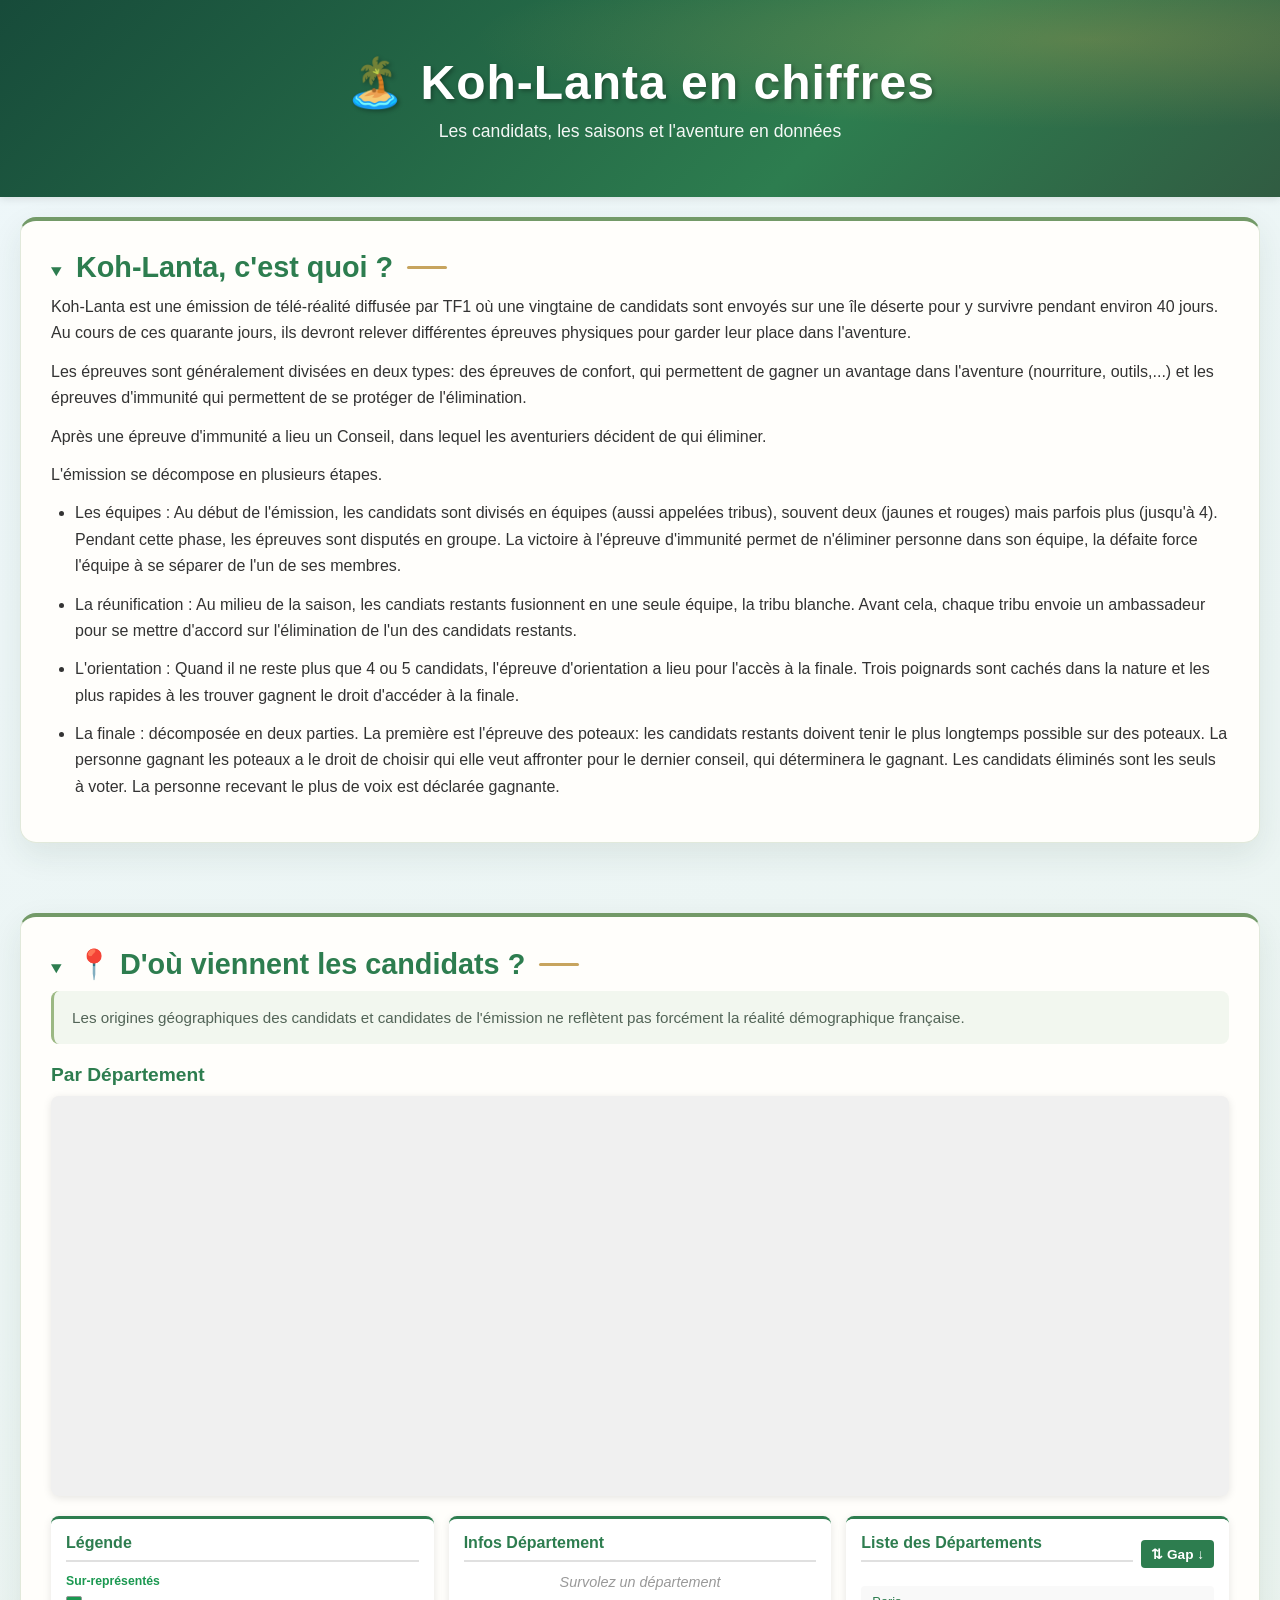
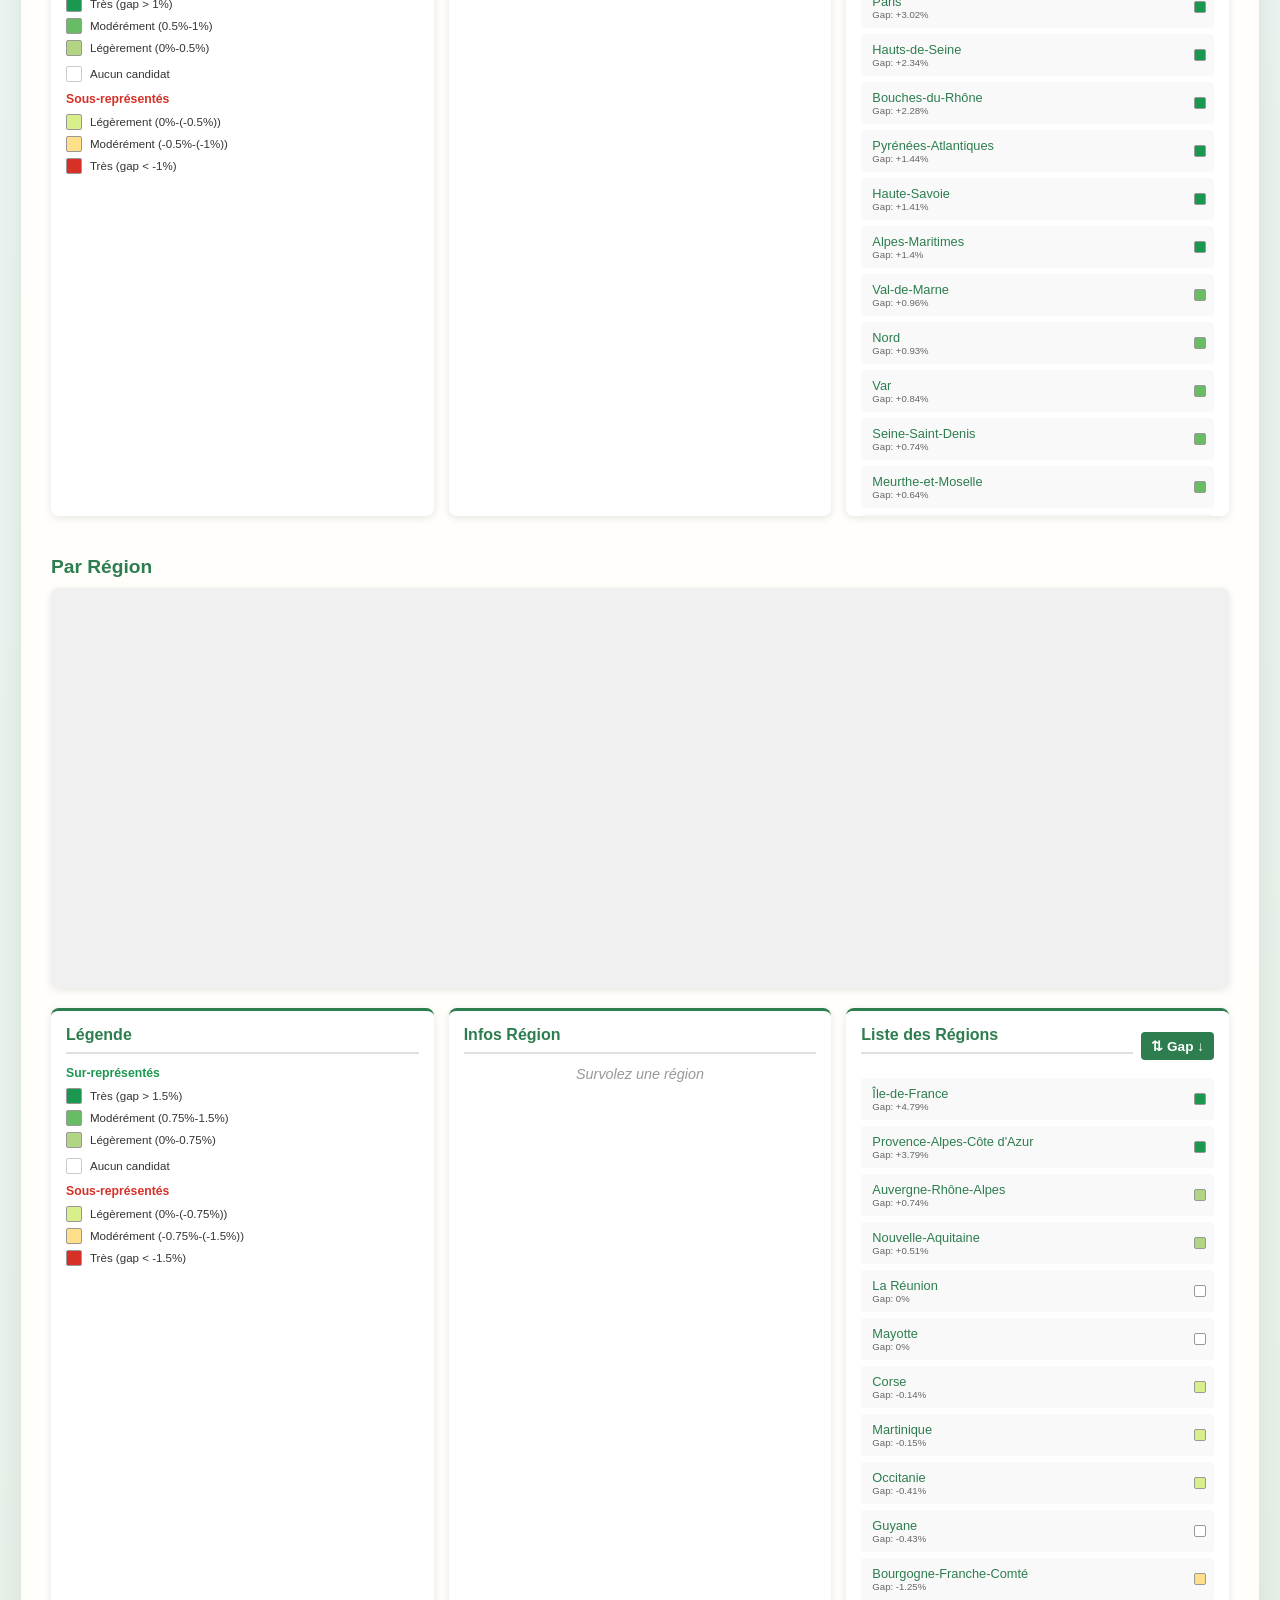
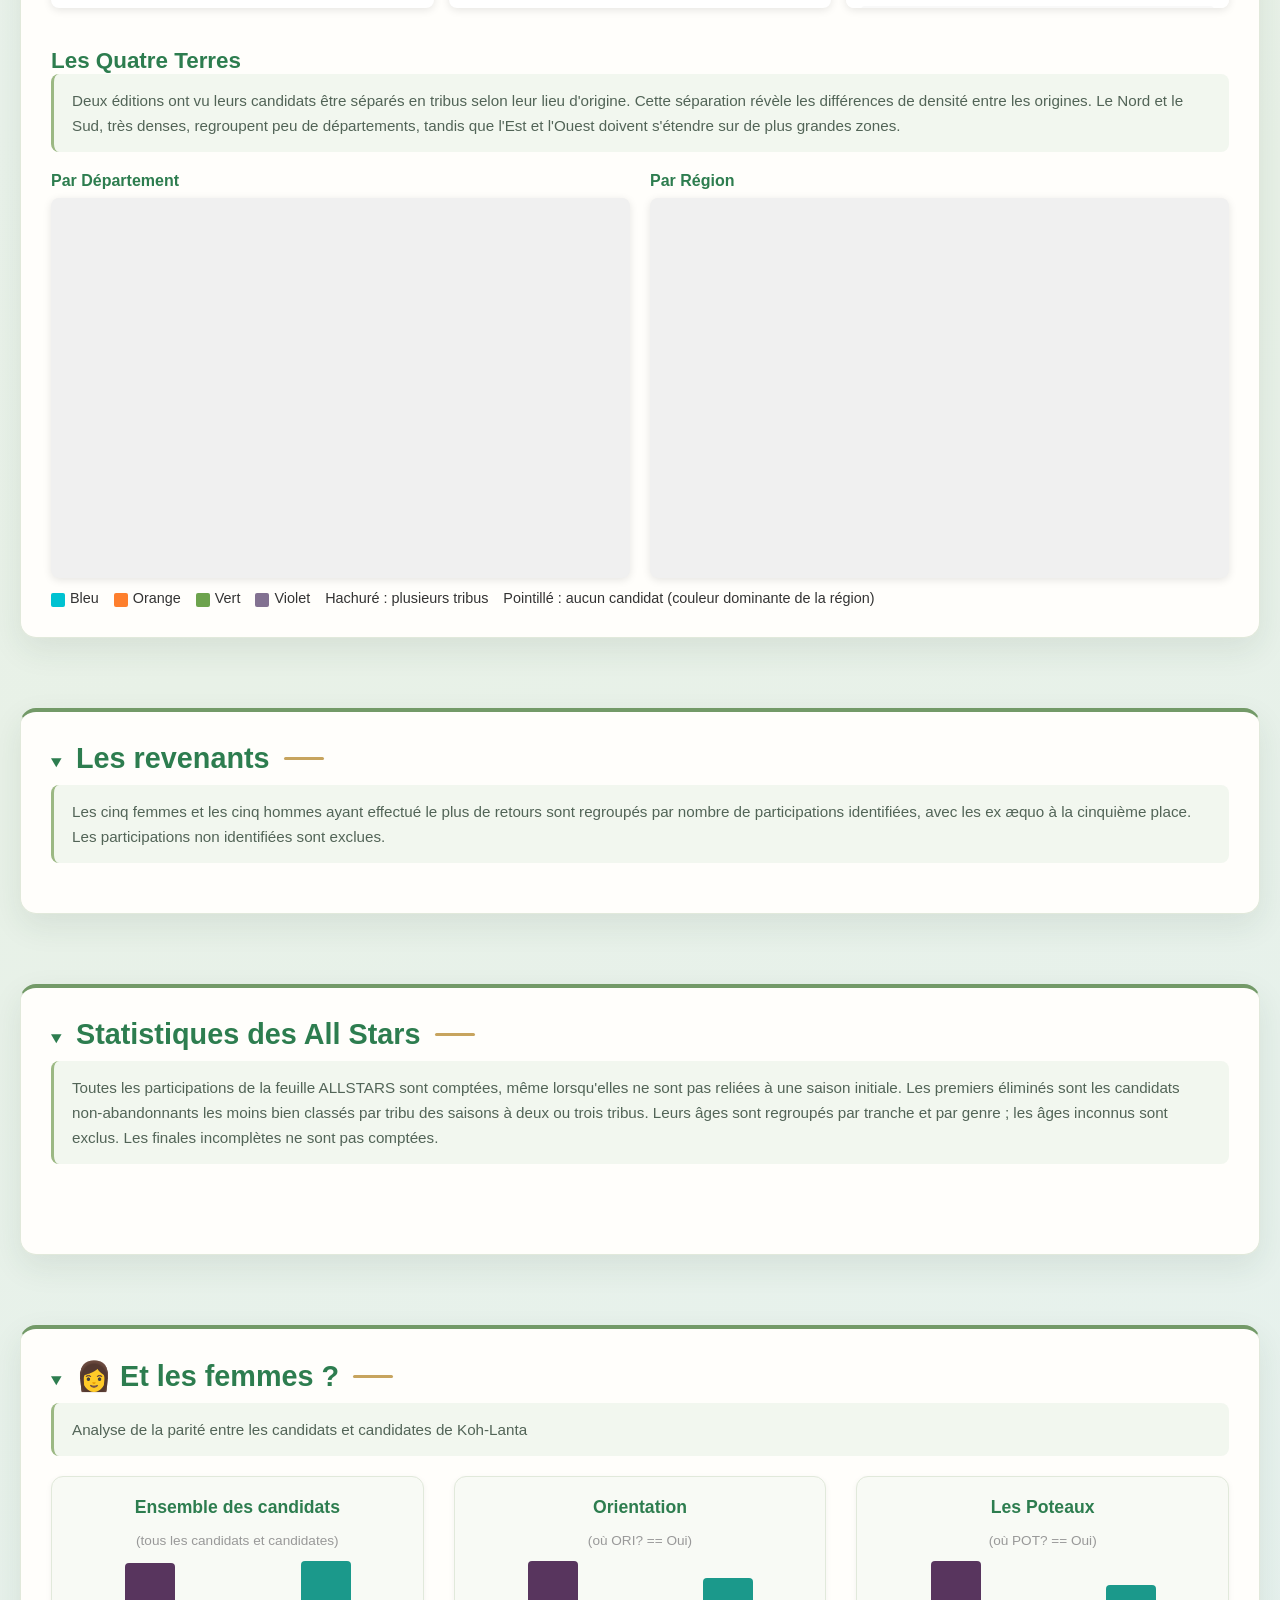
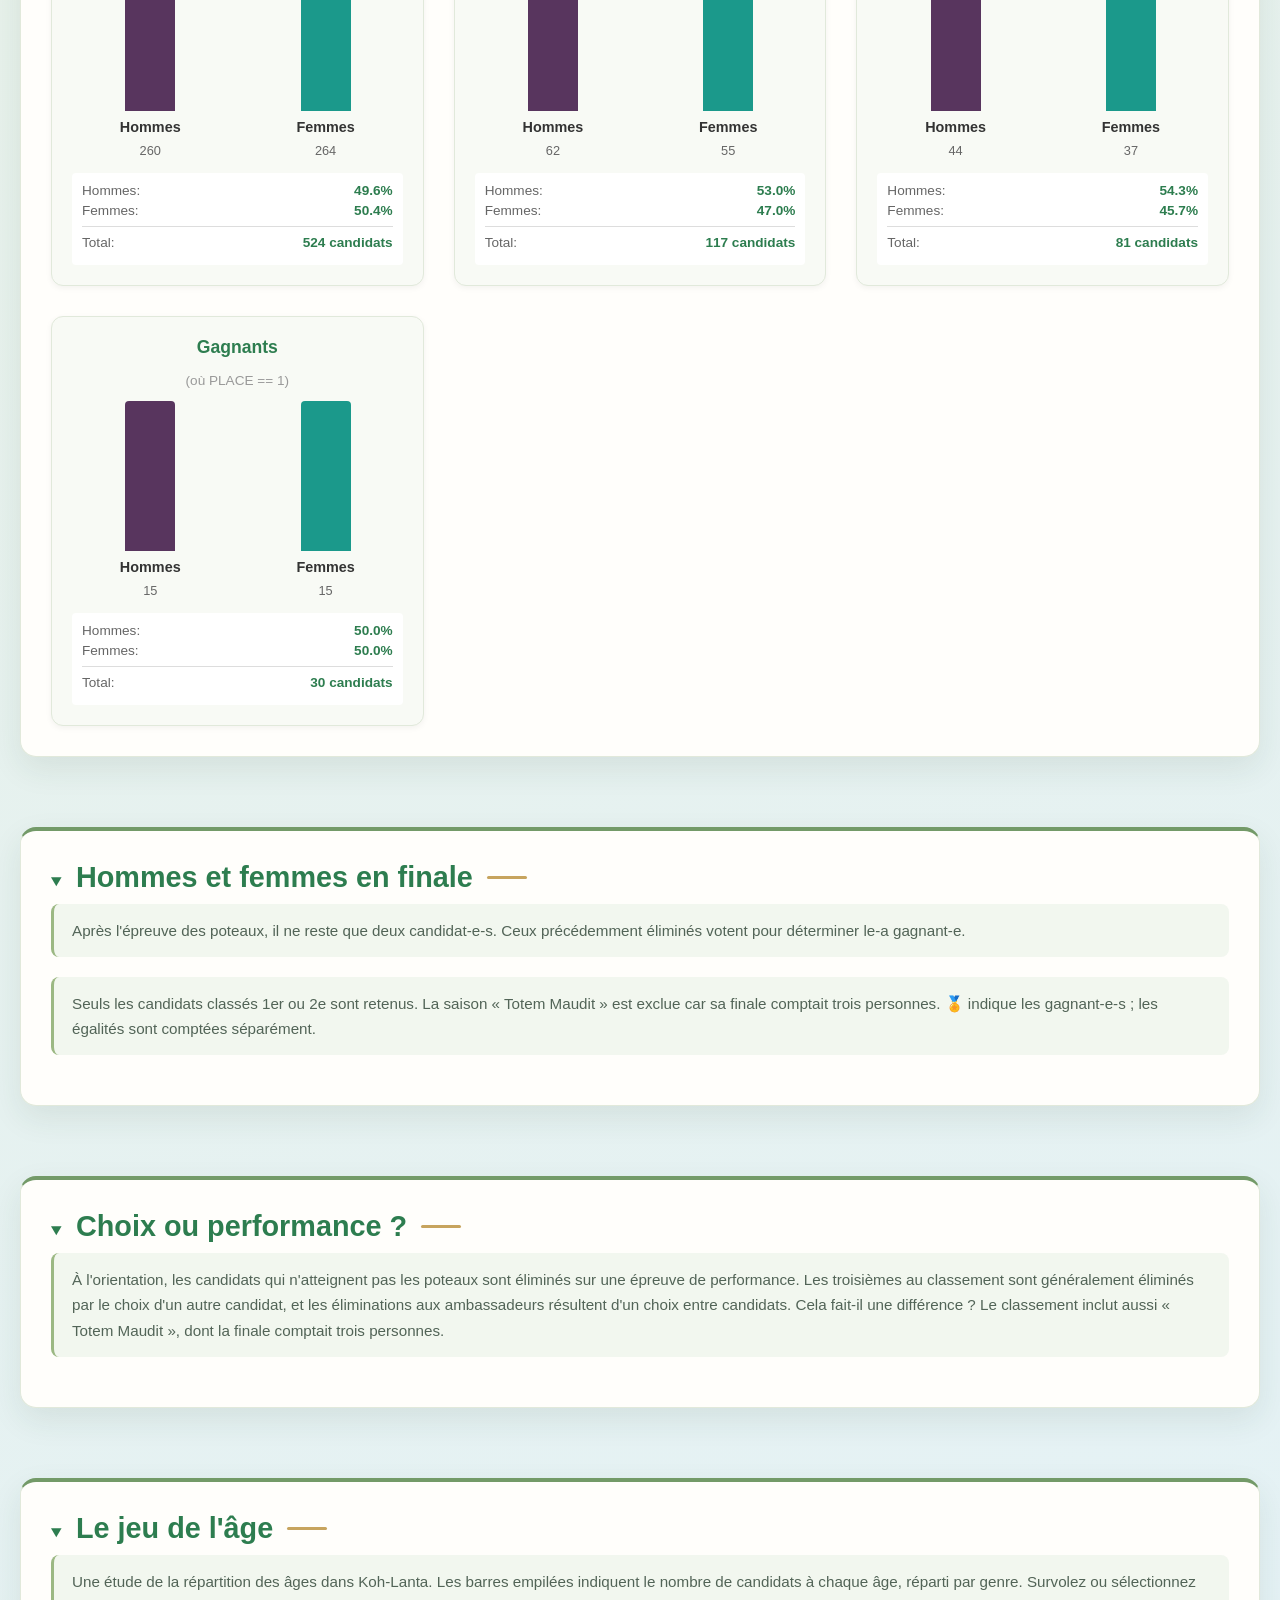
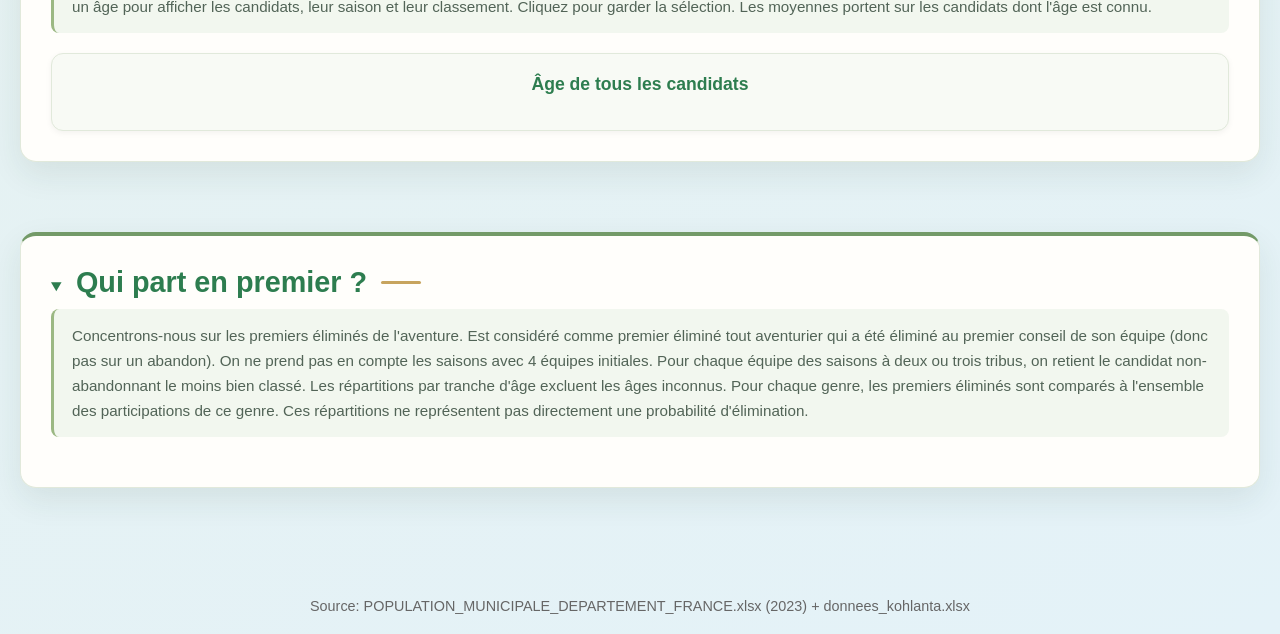
==== index.html @ 8ea06be0 "ajout stats all stars" ====
<!DOCTYPE html>
<html lang="fr">
<head>
    <meta charset="UTF-8">
    <meta name="viewport" content="width=device-width, initial-scale=1.0">
    <title>Koh-Lanta en chiffres</title>
    <style>
        * {
            margin: 0;
            padding: 0;
            box-sizing: border-box;
        }

        body {
            font-family: 'Segoe UI', Tahoma, Geneva, Verdana, sans-serif;
            background: linear-gradient(155deg, #eef7fa 0%, #e8f1e7 52%, #e4f2f8 100%);
            min-height: 100vh;
            color: #333;
        }

        .header {
            background: radial-gradient(ellipse at 85% 20%, rgba(196, 163, 83, 0.3), transparent 40%),
                        linear-gradient(135deg, #174b3a 0%, #2d7d4f 65%, #315c42 100%);
            color: white;
            padding: 55px 20px;
            text-align: center;
            box-shadow: 0 2px 8px rgba(0, 0, 0, 0.1);
        }

        .header h1 {
            font-size: 3em;
            margin-bottom: 10px;
            text-shadow: 2px 2px 4px rgba(0, 0, 0, 0.3);
            font-weight: 700;
            letter-spacing: 1px;
        }

        .header p {
            font-size: 1.1em;
            opacity: 0.95;
        }

        .container {
            max-width: 1800px;
            margin: 0 auto;
            padding: 20px 20px;
        }

        .section {
            background: #fffefb;
            border-radius: 16px;
            box-shadow: 0 12px 32px rgba(34, 69, 46, 0.09);
            padding: 30px;
            margin-bottom: 30px;
            border: 1px solid #e1e9db;
            border-top: 4px solid #739a68;
        }
        .section > summary { cursor: pointer; color: #2d7d4f; }
        .section > summary h2 { display: inline-flex; margin-left: 8px; }
        .section > summary:focus-visible { outline: 3px solid #247aa1; outline-offset: 4px; }
        .introduction p, .introduction li { line-height: 1.65; margin-bottom: 12px; }
        .introduction ul { padding-left: 24px; }

        .section h2 {
            font-size: 1.8em;
            color: #2d7d4f;
            margin-bottom: 10px;
            display: flex;
            align-items: center;
            gap: 10px;
        }

        .section h2::after {
            content: '';
            width: 40px;
            height: 3px;
            background: #c7a45e;
            border-radius: 3px;
            margin-left: 4px;
        }

        .section-description {
            color: #526457;
            font-size: 0.95em;
            margin-bottom: 20px;
            line-height: 1.65;
            padding: 14px 18px;
            background: #f2f7ef;
            border-radius: 8px;
            border-left: 3px solid #9bb883;
        }

        .maps-container {
            display: flex;
            gap: 20px;
            margin-top: 20px;
        }

        .map-item {
            flex: 1;
            display: flex;
            flex-direction: column;
        }

        .tribe-maps {
            display: flex;
            gap: 20px;
            margin-top: 15px;
        }

        .tribe-map-item {
            flex: 1;
            min-width: 0;
        }

        .tribe-map-item h4 {
            color: #2d7d4f;
            margin-bottom: 8px;
        }

        .tribe-map {
            height: 380px;
            border-radius: 8px;
            background: #f0f0f0;
            box-shadow: 0 2px 8px rgba(0, 0, 0, 0.1);
        }

        .tribe-legend {
            display: flex;
            flex-wrap: wrap;
            gap: 15px;
            margin-top: 12px;
            font-size: 0.9em;
        }

        .tribe-legend i {
            display: inline-block;
            width: 14px;
            height: 14px;
            margin-right: 5px;
            vertical-align: middle;
            border-radius: 2px;
        }

        .subsection-title {
            font-size: 1.4em;
            color: #2d7d4f;
            margin-top: 40px;
        }

        .map-item h3 {
            font-size: 1.2em;
            color: #2d7d4f;
            margin-bottom: 10px;
        }

        .map-wrapper {
            flex: 1;
            display: flex;
            gap: 20px;
            min-height: 600px;
        }

        #map-dept, #map-region {
            flex: 2;
            border-radius: 8px;
            background: #f0f0f0;
            box-shadow: 0 2px 8px rgba(0, 0, 0, 0.1);
            min-height: 600px;
            min-width: 400px;
        }

        #map-dept svg, #map-region svg {
            width: 100%;
            height: 100%;
        }

        .department {
            stroke: #999;
            stroke-width: 0.5px;
            cursor: pointer;
            transition: all 0.2s ease;
        }

        .department:hover {
            stroke: #2d7d4f;
            stroke-width: 1.5px;
            filter: brightness(0.95);
        }

        .region {
            stroke: #999;
            stroke-width: 0.5px;
            cursor: pointer;
            transition: all 0.2s ease;
        }

        .region:hover {
            stroke: #2d7d4f;
            stroke-width: 1.5px;
            filter: brightness(0.95);
        }

        .sidebars {
            flex: 0 0 900px;
            display: flex;
            flex-direction: row;
            gap: 15px;
            max-height: 600px;
        }

        .sidebar {
            background: white;
            padding: 15px;
            border-radius: 8px;
            box-shadow: 0 2px 8px rgba(0, 0, 0, 0.1);
            overflow-y: auto;
            flex: 1 1 280px;
            min-height: 200px;
            max-height: 600px;
            border-top: 3px solid #2d7d4f;
        }

        .sidebar h3 {
            font-size: 1em;
            color: #2d7d4f;
            margin-bottom: 12px;
            font-weight: 600;
            padding-bottom: 8px;
            border-bottom: 2px solid #e0e0e0;
        }

        .legend {
            font-size: 0.85em;
        }

        .legend h4 {
            font-size: 0.9em;
            margin-top: 10px;
            margin-bottom: 8px;
            font-weight: 600;
            color: #333;
        }

        .legend-item {
            display: flex;
            align-items: center;
            margin-bottom: 6px;
        }

        .legend-color {
            width: 16px;
            height: 16px;
            border-radius: 2px;
            margin-right: 8px;
            border: 1px solid #999;
            flex-shrink: 0;
        }

        .legend-item span {
            font-size: 0.85em;
        }

        .info-row {
            display: flex;
            justify-content: space-between;
            padding: 6px 0;
            border-bottom: 1px solid #e8e8e8;
            gap: 10px;
            font-size: 0.85em;
        }

        .info-row:last-of-type {
            border-bottom: none;
        }

        .label {
            font-weight: 600;
            color: #555;
            flex-shrink: 0;
        }

        .value {
            color: #333;
            text-align: right;
        }

        .candidates-list {
            margin-top: 12px;
            padding-top: 12px;
            border-top: 2px solid #2d7d4f;
        }

        .candidates-list h4 {
            color: #2d7d4f;
            font-size: 0.85em;
            margin-bottom: 6px;
        }

        .candidate-name {
            padding: 2px 0;
            font-size: 0.8em;
            color: #555;
        }

        .placeholder {
            color: #999;
            font-style: italic;
            text-align: center;
            font-size: 0.9em;
        }

        .dept-list {
            display: flex;
            flex-direction: column;
            gap: 6px;
            font-size: 0.8em;
            overflow-y: visible;
        }

        .dept-item {
            padding: 8px;
            background: #f9f9f9;
            border-radius: 4px;
            cursor: pointer;
            transition: all 0.2s ease;
            display: flex;
            justify-content: space-between;
            align-items: center;
            border-left: 3px solid transparent;
        }

        .dept-item.locked {
            background: #fff3e0;
            border-left-color: #d73027;
        }

        .dept-item:hover {
            background: #f0f8f5;
            border-left-color: #2d7d4f;
            padding-left: 12px;
        }

        .dept-name {
            font-weight: 500;
            color: #2d7d4f;
        }

        .dept-gap {
            font-size: 0.75em;
            color: #666;
        }

        .dept-color {
            width: 12px;
            height: 12px;
            border-radius: 2px;
            border: 1px solid #999;
        }

        .gender-charts-container {
            display: grid;
            grid-template-columns: repeat(auto-fit, minmax(300px, 1fr));
            gap: 30px;
            margin-top: 20px;
        }

        .gender-chart {
            background: #f8faf5;
            border-radius: 12px;
            padding: 20px;
            text-align: center;
            box-shadow: 0 2px 6px rgba(0, 0, 0, 0.05);
            border: 1px solid #e1e9db;
        }

        .gender-chart h3 {
            font-size: 1.1em;
            color: #2d7d4f;
            margin-bottom: 15px;
        }

        .returnee-group h3 { color: #2d7d4f; margin-bottom: 12px; }
        .returnee-card { background: #f8faf5; border: 1px solid #e1e9db; border-radius: 12px; padding: 16px; margin-bottom: 12px; }
        .returnee-card h4 { color: #2d7d4f; margin-bottom: 8px; }
        .returnee-card p { line-height: 1.6; }

        .chart-bars {
            display: flex;
            justify-content: space-around;
            align-items: flex-end;
            height: 200px;
            margin-bottom: 15px;
            gap: 20px;
        }

        .bar-container {
            display: flex;
            flex-direction: column;
            align-items: center;
            gap: 8px;
        }

        .bar {
            width: 50px;
            background: #58355e;
            border-radius: 4px 4px 0 0;
            transition: all 0.3s ease;
            position: relative;
        }

        .bar.female {
            background: #1b998b;
        }

        .age-charts-container {
            display: grid;
            grid-template-columns: 1fr;
            gap: 30px;
        }

        .age-chart-layout { display: flex; gap: 16px; align-items: flex-start; }
        .age-chart-graph { flex: 2; min-width: 0; }
        .age-details { flex: 1; min-width: 180px; max-height: 300px; overflow-y: auto; text-align: left; background: white; border-radius: 6px; padding: 12px; font-size: 0.85em; }
        .age-details ul { padding-left: 18px; margin: 8px 0 0; }
        .age-details li { margin-bottom: 5px; }
        .age-hit-area { cursor: pointer; }
        .age-hit-area:hover, .age-hit-area:focus, .age-hit-area.selected { fill: rgba(0, 0, 0, 0.12); outline: none; }
        .chart-note { color: #526457; font-size: 0.9em; margin: 10px 0 16px; }
        .finale-note { grid-column: 1 / -1; margin: 0; }
        .percentage-row { display: grid; grid-template-columns: minmax(110px, 1fr) 2fr auto; gap: 10px; align-items: center; width: 100%; padding: 8px 4px; border: 0; background: transparent; text-align: left; cursor: pointer; font: inherit; font-size: 0.85em; }
        .percentage-row:hover, .percentage-row:focus { background: #e6ece2; outline: 2px solid #2d7d4f; }
        .percentage-track { height: 20px; background: #e6ece2; border-radius: 3px; overflow: hidden; }
        .percentage-fill { display: block; height: 100%; }
        .finale-details { margin-top: 12px; padding: 10px; background: white; border-radius: 6px; text-align: left; font-size: 0.85em; max-height: 220px; overflow-y: auto; }
        .finale-details ul { padding-left: 18px; margin-top: 8px; }
        .finale-details li { margin-bottom: 5px; }
        #first-out-charts { display: flex; flex-direction: column; }
        .first-out-gender-chart { max-width: 500px; width: 100%; align-self: center; }
        .pie-comparison-section { background: #f8faf5; border: 1px solid #e1e9db; border-radius: 12px; padding: 24px; }
        .pie-comparison-section > h3 { color: #2d7d4f; text-align: center; margin-bottom: 20px; font-size: 1.15em; }
        .pie-comparison { display: grid; grid-template-columns: repeat(2, minmax(0, 1fr)); gap: 30px; }
        .pie-comparison-chart { text-align: center; min-width: 0; }
        .pie-comparison-chart h4 { color: #526457; font-size: 1em; margin-bottom: 12px; }
        .pie-comparison-chart + .pie-comparison-chart { border-left: 1px solid #dce7d7; }
        .pie-slice { cursor: pointer; }
        .pie-slice:hover, .pie-slice:focus { filter: brightness(1.15); stroke: #333; outline: none; }
        .pie-hover-info { min-height: 1.5em; font-size: 0.85em; margin: 5px 0 10px; }
        @media (max-width: 700px) {
            .age-chart-layout { flex-direction: column; }
            .age-chart-graph, .age-details { width: 100%; }
            .pie-comparison { grid-template-columns: 1fr; }
            .pie-comparison-chart + .pie-comparison-chart { border-left: 0; border-top: 1px solid #dce7d7; padding-top: 24px; }
        }

        .stats-svg { width: 100%; height: auto; font-size: 12px; }
        .pie-svg { width: min(100%, 240px); height: auto; }
        .stats-legend { display: flex; flex-wrap: wrap; justify-content: center; gap: 8px 16px; font-size: 0.85em; }
        .stats-legend span { display: inline-flex; align-items: center; gap: 5px; }
        .stats-legend i { width: 12px; height: 12px; flex: none; border-radius: 2px; }

        .bar:hover {
            filter: brightness(1.1);
            box-shadow: 0 2px 8px rgba(0, 0, 0, 0.2);
        }

        .bar-label {
            font-weight: 600;
            color: #333;
            font-size: 0.9em;
        }

        .bar-count {
            font-size: 0.8em;
            color: #666;
        }

        .chart-stats {
            text-align: left;
            background: white;
            padding: 10px;
            border-radius: 4px;
            font-size: 0.85em;
        }

        .chart-stats div {
            display: flex;
            justify-content: space-between;
            margin-bottom: 5px;
            color: #666;
        }

        .chart-stats strong {
            color: #2d7d4f;
        }

        .footer {
            text-align: center;
            color: #666;
            font-size: 0.9em;
            margin-top: 40px;
            padding: 20px;
        }

        @media (max-width: 1400px) {
            .maps-container {
                flex-direction: column;
            }

            .map-wrapper {
                flex-direction: column;
            }

            #map-dept, #map-region {
                min-height: 400px;
            }

            .sidebars {
                min-width: 100%;
                flex-direction: row;
            }
        }

        .sidebar-header {
            display: flex;
            align-items: center;
            justify-content: space-between;
            margin-bottom: 12px;
            gap: 8px;
        }

        .sidebar h3 {
            flex: 1;
        }

        .sort-btn {
            background: #2d7d4f;
            color: white;
            border: none;
            padding: 6px 10px;
            border-radius: 4px;
            cursor: pointer;
            font-size: 0.85em;
            font-weight: 600;
            transition: all 0.2s ease;
            display: flex;
            align-items: center;
            gap: 4px;
            position: relative;
        }

        .sort-btn:hover {
            background: #1b5e3f;
            transform: scale(1.05);
        }

        .sort-menu {
            display: none;
            position: absolute;
            top: 100%;
            right: 0;
            background: white;
            border: 1px solid #2d7d4f;
            border-radius: 4px;
            box-shadow: 0 4px 12px rgba(0, 0, 0, 0.15);
            z-index: 1000;
            min-width: 200px;
        }

        .sort-menu.open {
            display: block;
        }

        .sort-item {
            padding: 10px 16px;
            cursor: pointer;
            border: none;
            background: none;
            width: 100%;
            text-align: left;
            font-size: 0.9em;
            color: #333;
            transition: background 0.2s ease;
        }

        .sort-item:first-child {
            border-radius: 4px 4px 0 0;
        }

        .sort-item:last-child {
            border-radius: 0 0 4px 4px;
        }

        .sort-item:hover {
            background: #f0f8f5;
        }

        .sort-item.active {
            background: #e0f2ec;
            color: #2d7d4f;
            font-weight: 600;
        }

        .highlighted-region {
            stroke: #1f77b4 !important;
            stroke-width: 2.5px !important;
            filter: brightness(1.1) !important;
        }

        .locked-label {
            font-size: 0.75em;
            color: #d73027;
            margin-top: 4px;
            font-weight: 600;
        }
    </style>
</head>
<body>
    <div class="header">
        <h1>🏝️ Koh-Lanta en chiffres</h1>
        <p>Les candidats, les saisons et l'aventure en données</p>
    </div>

    <div class="container">
        <details class="section" open>
            <summary><h2>Koh-Lanta, c'est quoi ?</h2></summary>
            <div class="introduction">
                <p>Koh-Lanta est une émission de télé-réalité diffusée par TF1 où une vingtaine de candidats sont envoyés sur une île déserte pour y survivre pendant environ 40 jours. Au cours de ces quarante jours, ils devront relever différentes épreuves physiques pour garder leur place dans l'aventure.</p>
                <p>Les épreuves sont généralement divisées en deux types: des épreuves de confort, qui permettent de gagner un avantage dans l'aventure (nourriture, outils,...) et les épreuves d'immunité qui permettent de se protéger de l'élimination.</p>
                <p>Après une épreuve d'immunité a lieu un Conseil, dans lequel les aventuriers décident de qui éliminer.</p>
                <p>L'émission se décompose en plusieurs étapes.</p>
                <ul>
                    <li>Les équipes : Au début de l'émission, les candidats sont divisés en équipes (aussi appelées tribus), souvent deux (jaunes et rouges) mais parfois plus (jusqu'à 4). Pendant cette phase, les épreuves sont disputés en groupe. La victoire à l'épreuve d'immunité permet de n'éliminer personne dans son équipe, la défaite force l'équipe à se séparer de l'un de ses membres.</li>
                    <li>La réunification : Au milieu de la saison, les candiats restants fusionnent en une seule équipe, la tribu blanche. Avant cela, chaque tribu envoie un ambassadeur pour se mettre d'accord sur l'élimination de l'un des candidats restants.</li>
                    <li>L'orientation : Quand il ne reste plus que 4 ou 5 candidats, l'épreuve d'orientation a lieu pour l'accès à la finale. Trois poignards sont cachés dans la nature et les plus rapides à les trouver gagnent le droit d'accéder à la finale.</li>
                    <li>La finale : décomposée en deux parties. La première est l'épreuve des poteaux: les candidats restants doivent tenir le plus longtemps possible sur des poteaux. La personne gagnant les poteaux a le droit de choisir qui elle veut affronter pour le dernier conseil, qui déterminera le gagnant. Les candidats éliminés sont les seuls à voter. La personne recevant le plus de voix est déclarée gagnante.</li>
                </ul>
            </div>
        </details>
    </div>

    <div class="container">
        <details class="section" open>
            <summary><h2>📍 D'où viennent les candidats ?</h2></summary>
            <div class="section-description">
                Les origines géographiques des candidats et candidates de l'émission ne reflètent pas forcément la réalité démographique française.
            </div>

            <div class="maps-container">
                <!-- Departments Map -->
                <div class="map-item">
                    <h3>Par Département</h3>
                    <div class="map-wrapper">
                        <div id="map-dept"></div>
                        <div class="sidebars">
                            <div class="sidebar">
                                <h3>Légende</h3>
                                <div class="legend">
                                    <h4 style="color: #1a9850;">Sur-représentés</h4>
                                    <div class="legend-item">
                                        <div class="legend-color" style="background: #1a9850;"></div>
                                        <span>Très (gap > 1%)</span>
                                    </div>
                                    <div class="legend-item">
                                        <div class="legend-color" style="background: #66bd63;"></div>
                                        <span>Modérément (0.5%-1%)</span>
                                    </div>
                                    <div class="legend-item">
                                        <div class="legend-color" style="background: #b1d582;"></div>
                                        <span>Légèrement (0%-0.5%)</span>
                                    </div>

                                    <div class="legend-item" style="margin-top: 10px;">
                                        <div class="legend-color" style="background: #ffffff; border: 1px solid #ccc;"></div>
                                        <span>Aucun candidat</span>
                                    </div>

                                    <h4 style="color: #d73027; margin-top: 10px;">Sous-représentés</h4>
                                    <div class="legend-item">
                                        <div class="legend-color" style="background: #d9ef8b;"></div>
                                        <span>Légèrement (0%-(-0.5%))</span>
                                    </div>
                                    <div class="legend-item">
                                        <div class="legend-color" style="background: #fee08b;"></div>
                                        <span>Modérément (-0.5%-(-1%))</span>
                                    </div>
                                    <div class="legend-item">
                                        <div class="legend-color" style="background: #d73027;"></div>
                                        <span>Très (gap < -1%)</span>
                                    </div>
                                </div>
                            </div>

                            <div class="sidebar">
                                <h3>Infos Département</h3>
                                <div class="info-content" id="dept-info">
                                    <p class="placeholder">Survolez un département</p>
                                </div>
                            </div>

                            <div class="sidebar">
                                <div class="sidebar-header">
                                    <h3>Liste des Départements</h3>
                                    <div class="sort-btn" onclick="toggleDeptSortMenu(event)" title="Trier par">
                                        ⇅ <span id="dept-sort-label">Gap ↓</span>
                                    </div>
                                    <div class="sort-menu" id="dept-sort-menu">
                                        <button class="sort-item active" onclick="setDeptSort('gap-desc')">Gap (Plus → Moins)</button>
                                        <button class="sort-item" onclick="setDeptSort('gap-asc')">Gap (Moins → Plus)</button>
                                        <button class="sort-item" onclick="setDeptSort('alpha')">Alphabétique (A → Z)</button>
                                    </div>
                                </div>
                                <div class="dept-list" id="dept-list"></div>
                            </div>
                        </div>
                    </div>
                </div>
            </div>

            <div class="maps-container" style="margin-top: 40px;">
                <!-- Regions Map -->
                <div class="map-item">
                    <h3>Par Région</h3>
                    <div class="map-wrapper">
                        <div id="map-region"></div>
                        <div class="sidebars">
                            <div class="sidebar">
                                <h3>Légende</h3>
                                <div class="legend">
                                    <h4 style="color: #1a9850;">Sur-représentés</h4>
                                    <div class="legend-item">
                                        <div class="legend-color" style="background: #1a9850;"></div>
                                        <span>Très (gap > 1.5%)</span>
                                    </div>
                                    <div class="legend-item">
                                        <div class="legend-color" style="background: #66bd63;"></div>
                                        <span>Modérément (0.75%-1.5%)</span>
                                    </div>
                                    <div class="legend-item">
                                        <div class="legend-color" style="background: #b1d582;"></div>
                                        <span>Légèrement (0%-0.75%)</span>
                                    </div>

                                    <div class="legend-item" style="margin-top: 10px;">
                                        <div class="legend-color" style="background: #ffffff; border: 1px solid #ccc;"></div>
                                        <span>Aucun candidat</span>
                                    </div>

                                    <h4 style="color: #d73027; margin-top: 10px;">Sous-représentés</h4>
                                    <div class="legend-item">
                                        <div class="legend-color" style="background: #d9ef8b;"></div>
                                        <span>Légèrement (0%-(-0.75%))</span>
                                    </div>
                                    <div class="legend-item">
                                        <div class="legend-color" style="background: #fee08b;"></div>
                                        <span>Modérément (-0.75%-(-1.5%))</span>
                                    </div>
                                    <div class="legend-item">
                                        <div class="legend-color" style="background: #d73027;"></div>
                                        <span>Très (gap < -1.5%)</span>
                                    </div>
                                </div>
                            </div>

                            <div class="sidebar">
                                <h3>Infos Région</h3>
                                <div class="info-content" id="region-info">
                                    <p class="placeholder">Survolez une région</p>
                                </div>
                            </div>

                            <div class="sidebar">
                                <div class="sidebar-header">
                                    <h3>Liste des Régions</h3>
                                    <div class="sort-btn" onclick="toggleRegionSortMenu(event)" title="Trier par">
                                        ⇅ <span id="region-sort-label">Gap ↓</span>
                                    </div>
                                    <div class="sort-menu" id="region-sort-menu">
                                        <button class="sort-item active" onclick="setRegionSort('gap-desc')">Gap (Plus → Moins)</button>
                                        <button class="sort-item" onclick="setRegionSort('gap-asc')">Gap (Moins → Plus)</button>
                                        <button class="sort-item" onclick="setRegionSort('alpha')">Alphabétique (A → Z)</button>
                                    </div>
                                </div>
                                <div class="dept-list" id="region-list"></div>
                            </div>
                        </div>
                    </div>
                </div>
            </div>

            <h3 class="subsection-title">Les Quatre Terres</h3>
            <p class="section-description">Deux éditions ont vu leurs candidats être séparés en tribus selon leur lieu d'origine. Cette séparation révèle les différences de densité entre les origines. Le Nord et le Sud, très denses, regroupent peu de départements, tandis que l'Est et l'Ouest doivent s'étendre sur de plus grandes zones.</p>
            <div class="tribe-maps">
                <div class="tribe-map-item">
                    <h4>Par Département</h4>
                    <div id="map-tribe-dept" class="tribe-map"></div>
                </div>
                <div class="tribe-map-item">
                    <h4>Par Région</h4>
                    <div id="map-tribe-region" class="tribe-map"></div>
                </div>
            </div>
            <div class="tribe-legend">
                <span><i style="background:#00C2D1"></i>Bleu</span>
                <span><i style="background:#FE7F2D"></i>Orange</span>
                <span><i style="background:#6DA34D"></i>Vert</span>
                <span><i style="background:#827191"></i>Violet</span>
                <span>Hachuré : plusieurs tribus</span>
                <span>Pointillé : aucun candidat (couleur dominante de la région)</span>
            </div>
        </details>
    </div>

    <div class="container">
        <details class="section" open>
            <summary><h2>Les revenants</h2></summary>
            <p class="section-description">Les cinq femmes et les cinq hommes ayant effectué le plus de retours sont regroupés par nombre de participations identifiées, avec les ex æquo à la cinquième place. Les participations non identifiées sont exclues.</p>
            <div id="returnee-charts" class="gender-charts-container"></div>
        </details>
    </div>

    <div class="container">
        <details class="section" open>
            <summary><h2>Statistiques des All Stars</h2></summary>
            <p class="section-description">Toutes les participations de la feuille ALLSTARS sont comptées, même lorsqu'elles ne sont pas reliées à une saison initiale. Les premiers éliminés sont les candidats non-abandonnants les moins bien classés par tribu des saisons à deux ou trois tribus. Leurs âges sont regroupés par tranche et par genre ; les âges inconnus sont exclus. Les finales incomplètes ne sont pas comptées.</p>
            <div id="allstar-age-charts" class="gender-charts-container"></div>
            <div id="allstar-gender-charts" class="gender-charts-container"></div>
            <div id="allstar-finale-charts" class="gender-charts-container"></div>
        </details>
    </div>

    <!-- New section: Et les femmes ? -->
    <div class="container">
        <details class="section" open>
            <summary><h2>👩 Et les femmes ?</h2></summary>
            <p class="section-description">Analyse de la parité entre les candidats et candidates de Koh-Lanta</p>
            
            <div id="gender-charts" class="gender-charts-container"></div>
        </details>
    </div>

    <div class="container">
        <details class="section" open>
            <summary><h2>Hommes et femmes en finale</h2></summary>
            <p class="section-description">Après l'épreuve des poteaux, il ne reste que deux candidat-e-s. Ceux précédemment éliminés votent pour déterminer le-a gagnant-e.</p>
            <p class="section-description">Seuls les candidats classés 1er ou 2e sont retenus. La saison « Totem Maudit » est exclue car sa finale comptait trois personnes. 🏅 indique les gagnant-e-s ; les égalités sont comptées séparément.</p>
            <div id="finale-charts" class="gender-charts-container"></div>
        </details>
    </div>

    <div class="container">
        <details class="section" open>
            <summary><h2>Choix ou performance ?</h2></summary>
            <p class="section-description">À l'orientation, les candidats qui n'atteignent pas les poteaux sont éliminés sur une épreuve de performance. Les troisièmes au classement sont généralement éliminés par le choix d'un autre candidat, et les éliminations aux ambassadeurs résultent d'un choix entre candidats. Cela fait-il une différence ? Le classement inclut aussi « Totem Maudit », dont la finale comptait trois personnes.</p>
            <div id="choice-charts" class="gender-charts-container"></div>
        </details>
    </div>

    <div class="container">
        <details class="section" open>
            <summary><h2>Le jeu de l'âge</h2></summary>
            <p class="section-description">Une étude de la répartition des âges dans Koh-Lanta. Les barres empilées indiquent le nombre de candidats à chaque âge, réparti par genre. Survolez ou sélectionnez un âge pour afficher les candidats, leur saison et leur classement. Cliquez pour garder la sélection. Les moyennes portent sur les candidats dont l'âge est connu.</p>
            <div id="age-charts" class="age-charts-container"></div>
        </details>
    </div>

    <div class="container">
        <details class="section" open>
            <summary><h2>Qui part en premier ?</h2></summary>
            <p class="section-description">Concentrons-nous sur les premiers éliminés de l'aventure. Est considéré comme premier éliminé tout aventurier qui a été éliminé au premier conseil de son équipe (donc pas sur un abandon). On ne prend pas en compte les saisons avec 4 équipes initiales. Pour chaque équipe des saisons à deux ou trois tribus, on retient le candidat non-abandonnant le moins bien classé. Les répartitions par tranche d'âge excluent les âges inconnus. Pour chaque genre, les premiers éliminés sont comparés à l'ensemble des participations de ce genre. Ces répartitions ne représentent pas directement une probabilité d'élimination.</p>
            <div id="first-out-charts" class="gender-charts-container"></div>
        </details>
    </div>

    <div class="footer">
        <p>Source: POPULATION_MUNICIPALE_DEPARTEMENT_FRANCE.xlsx (2023) + donnees_kohlanta.xlsx</p>
    </div>

    <script src="https://d3js.org/d3.v7.min.js"></script>
    <script src="app.js"></script>

</body>
</html>
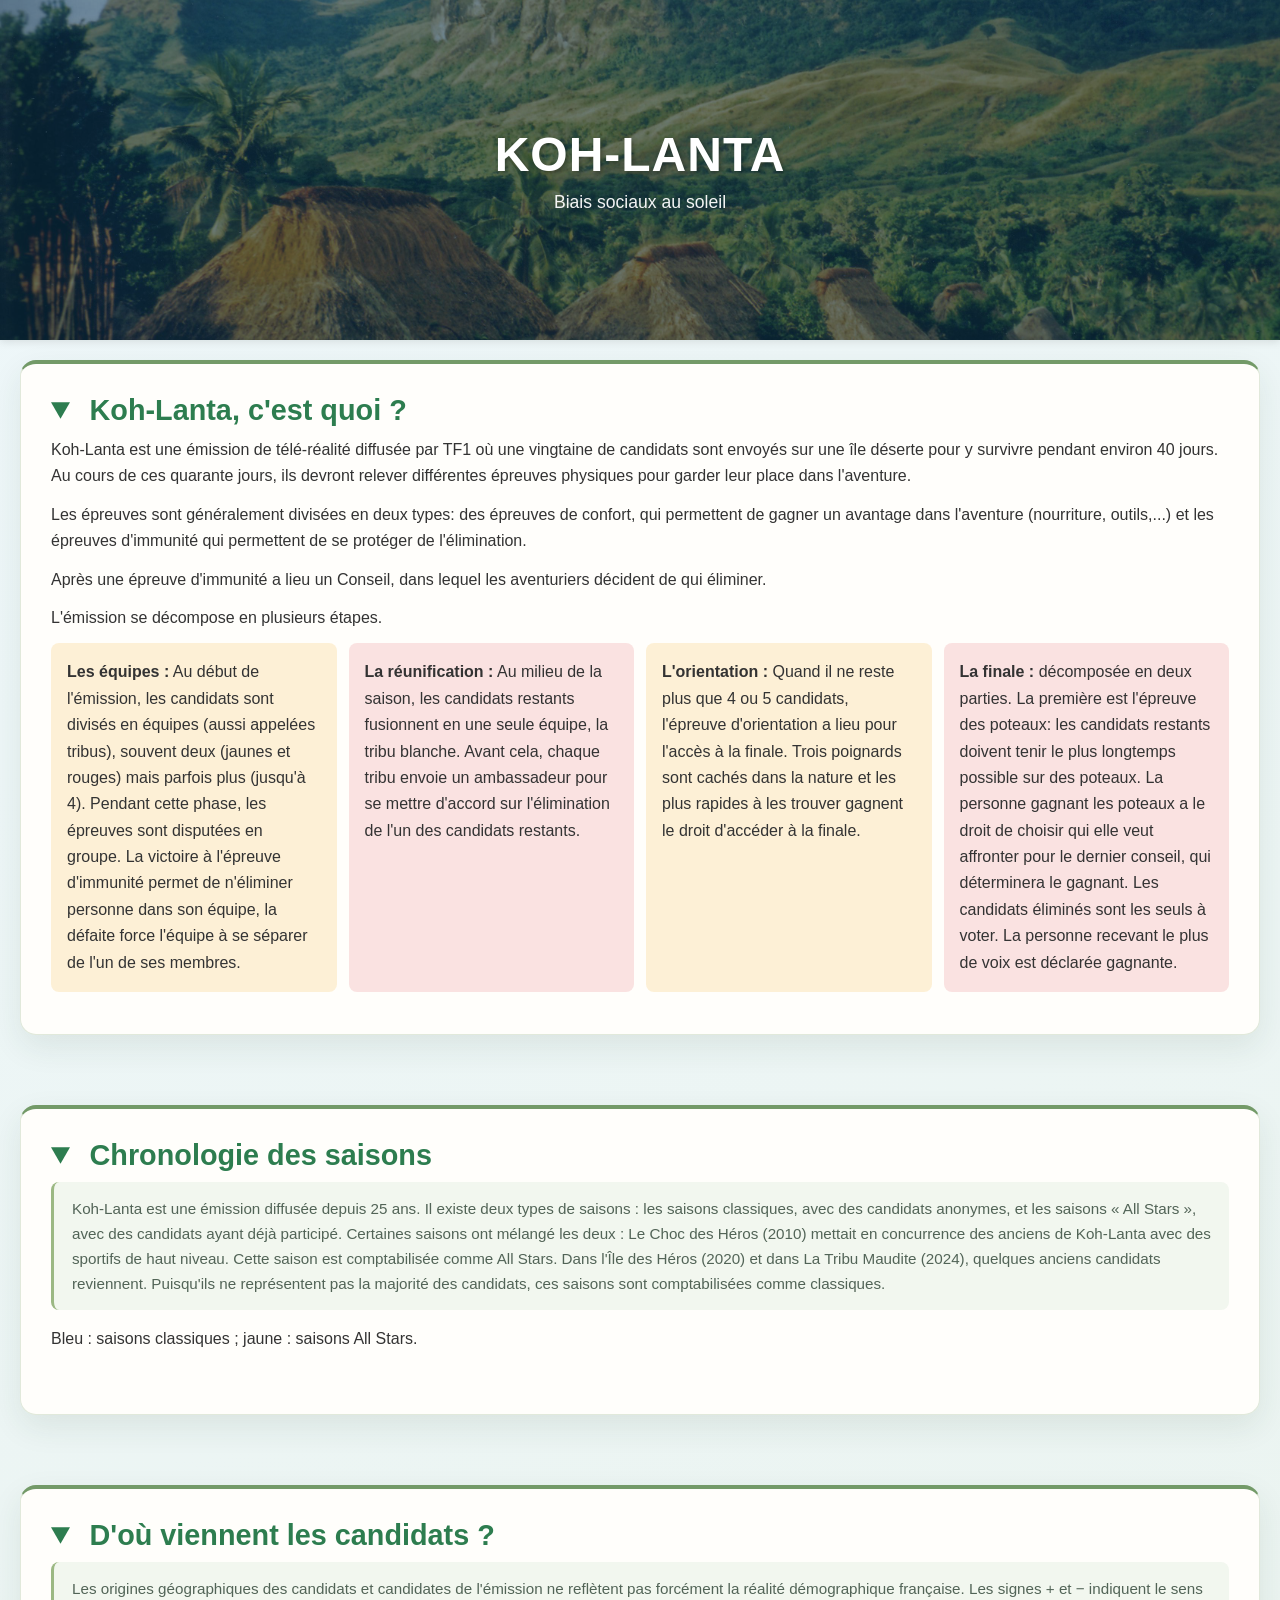
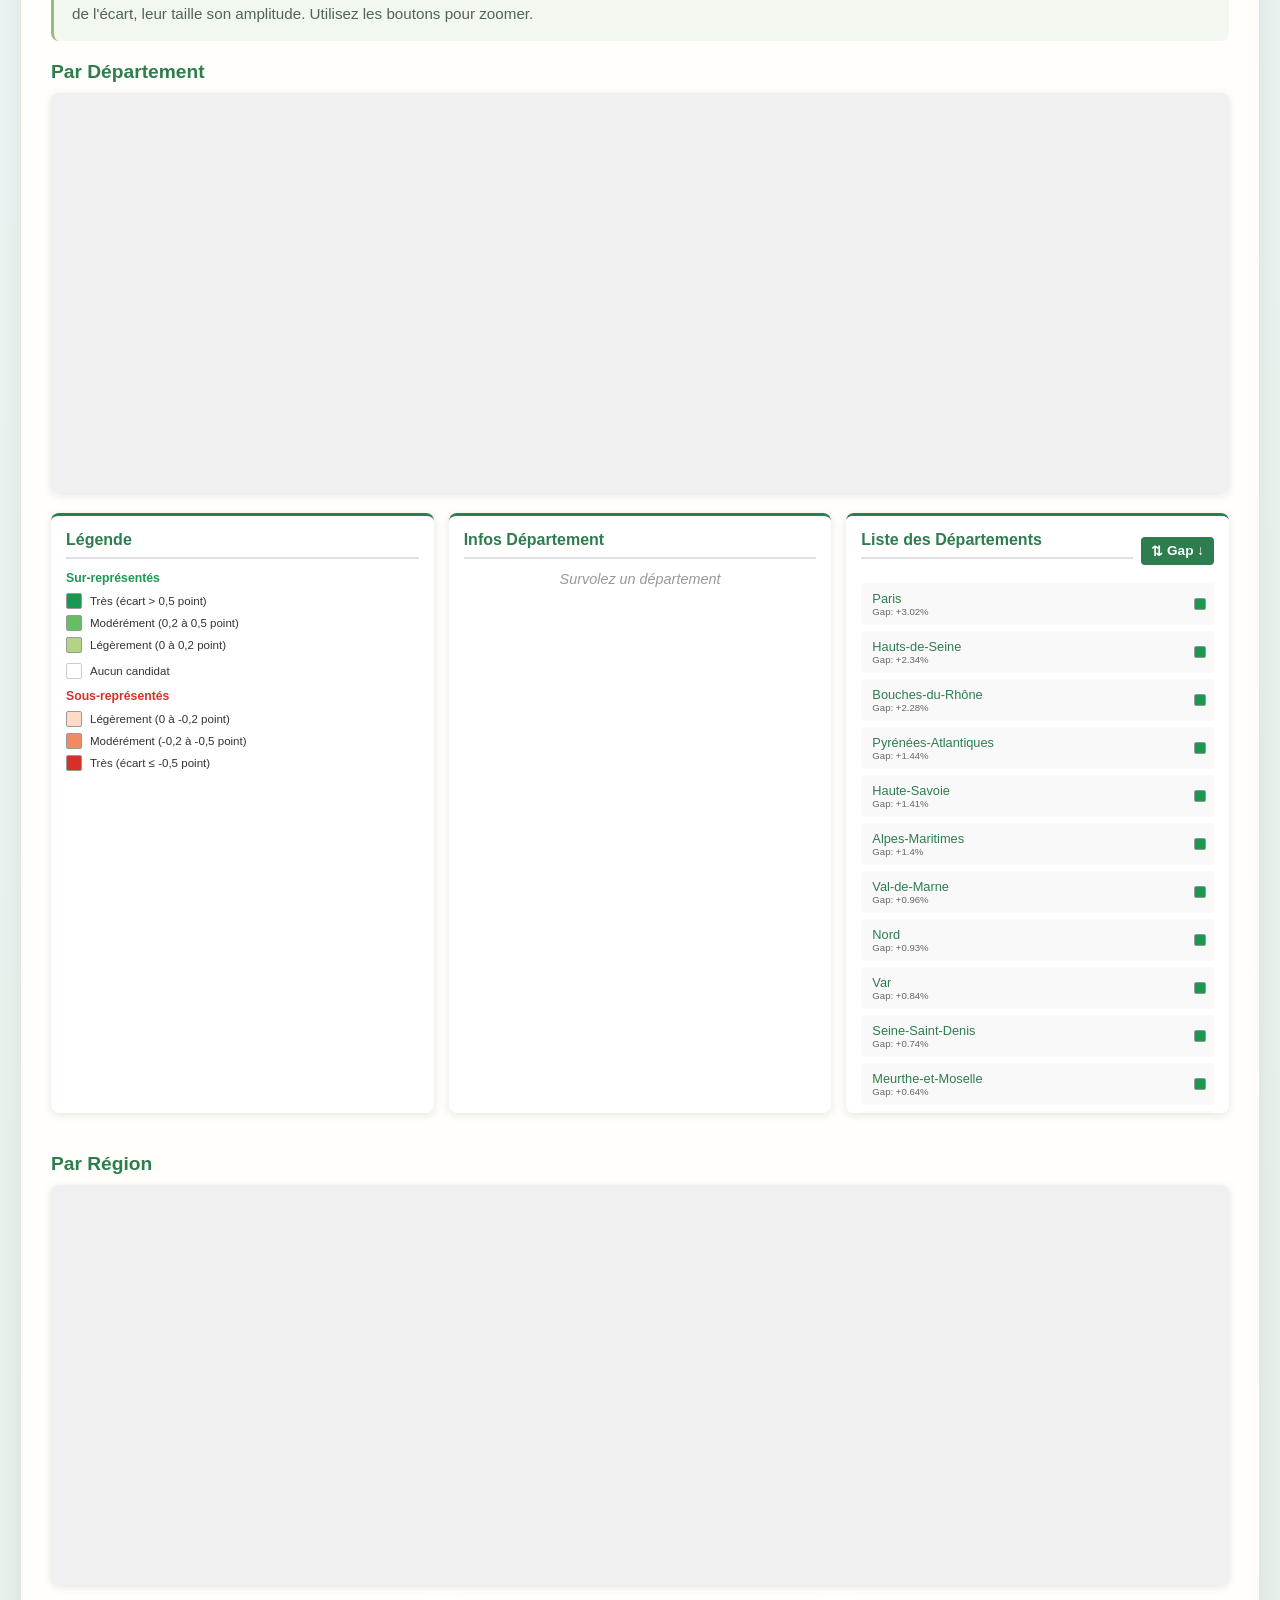
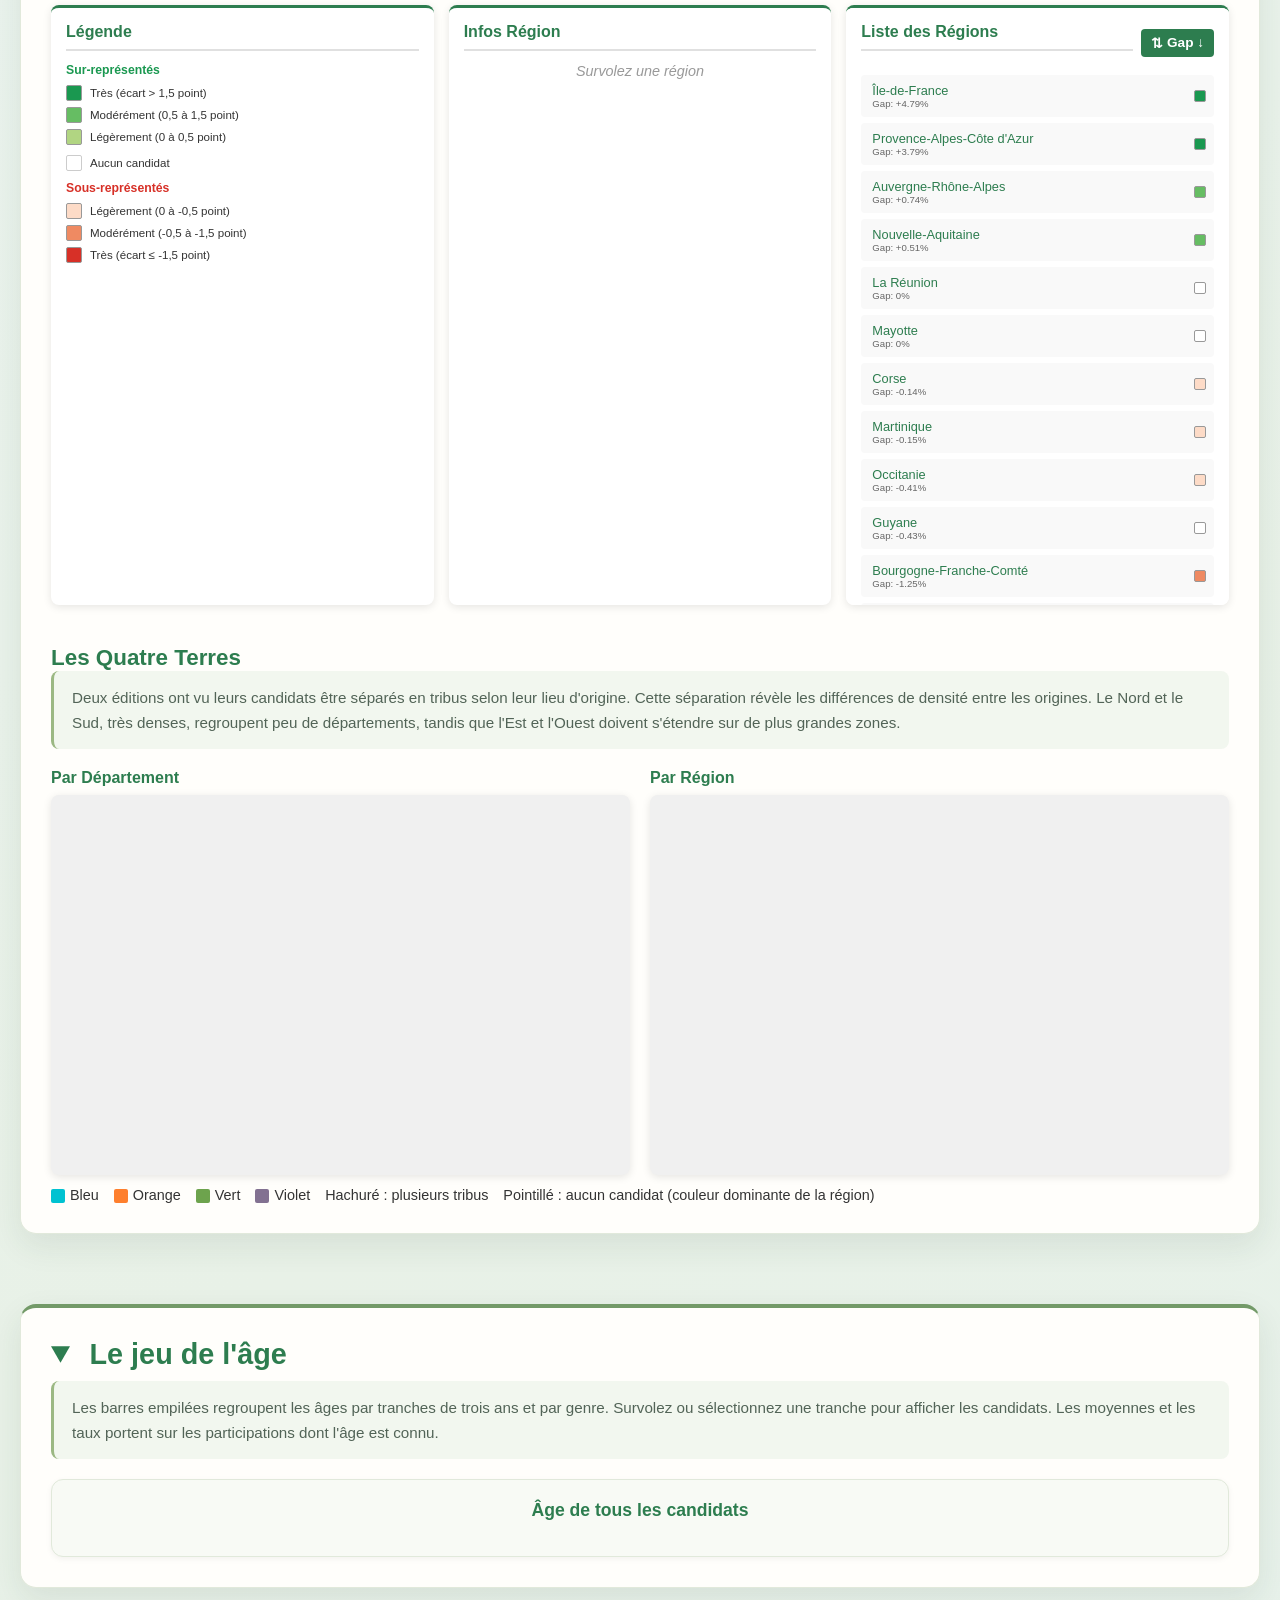
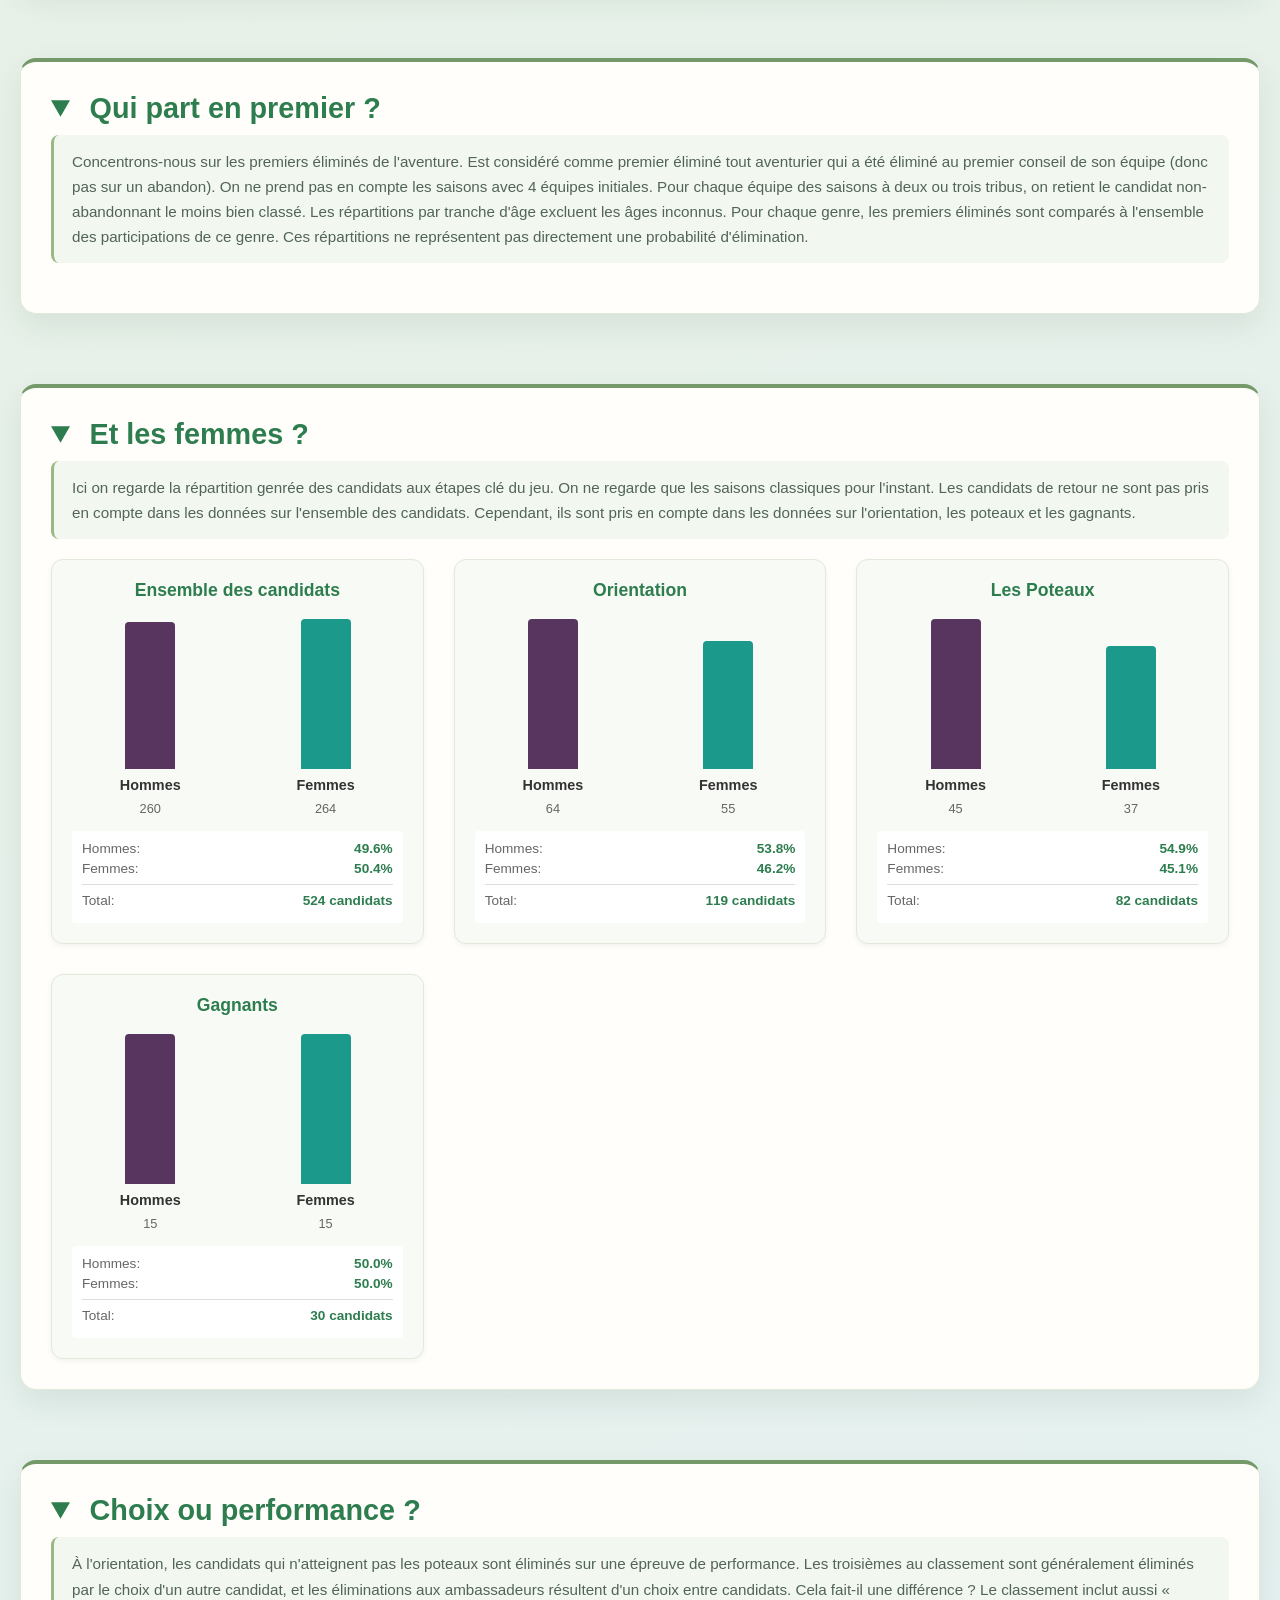
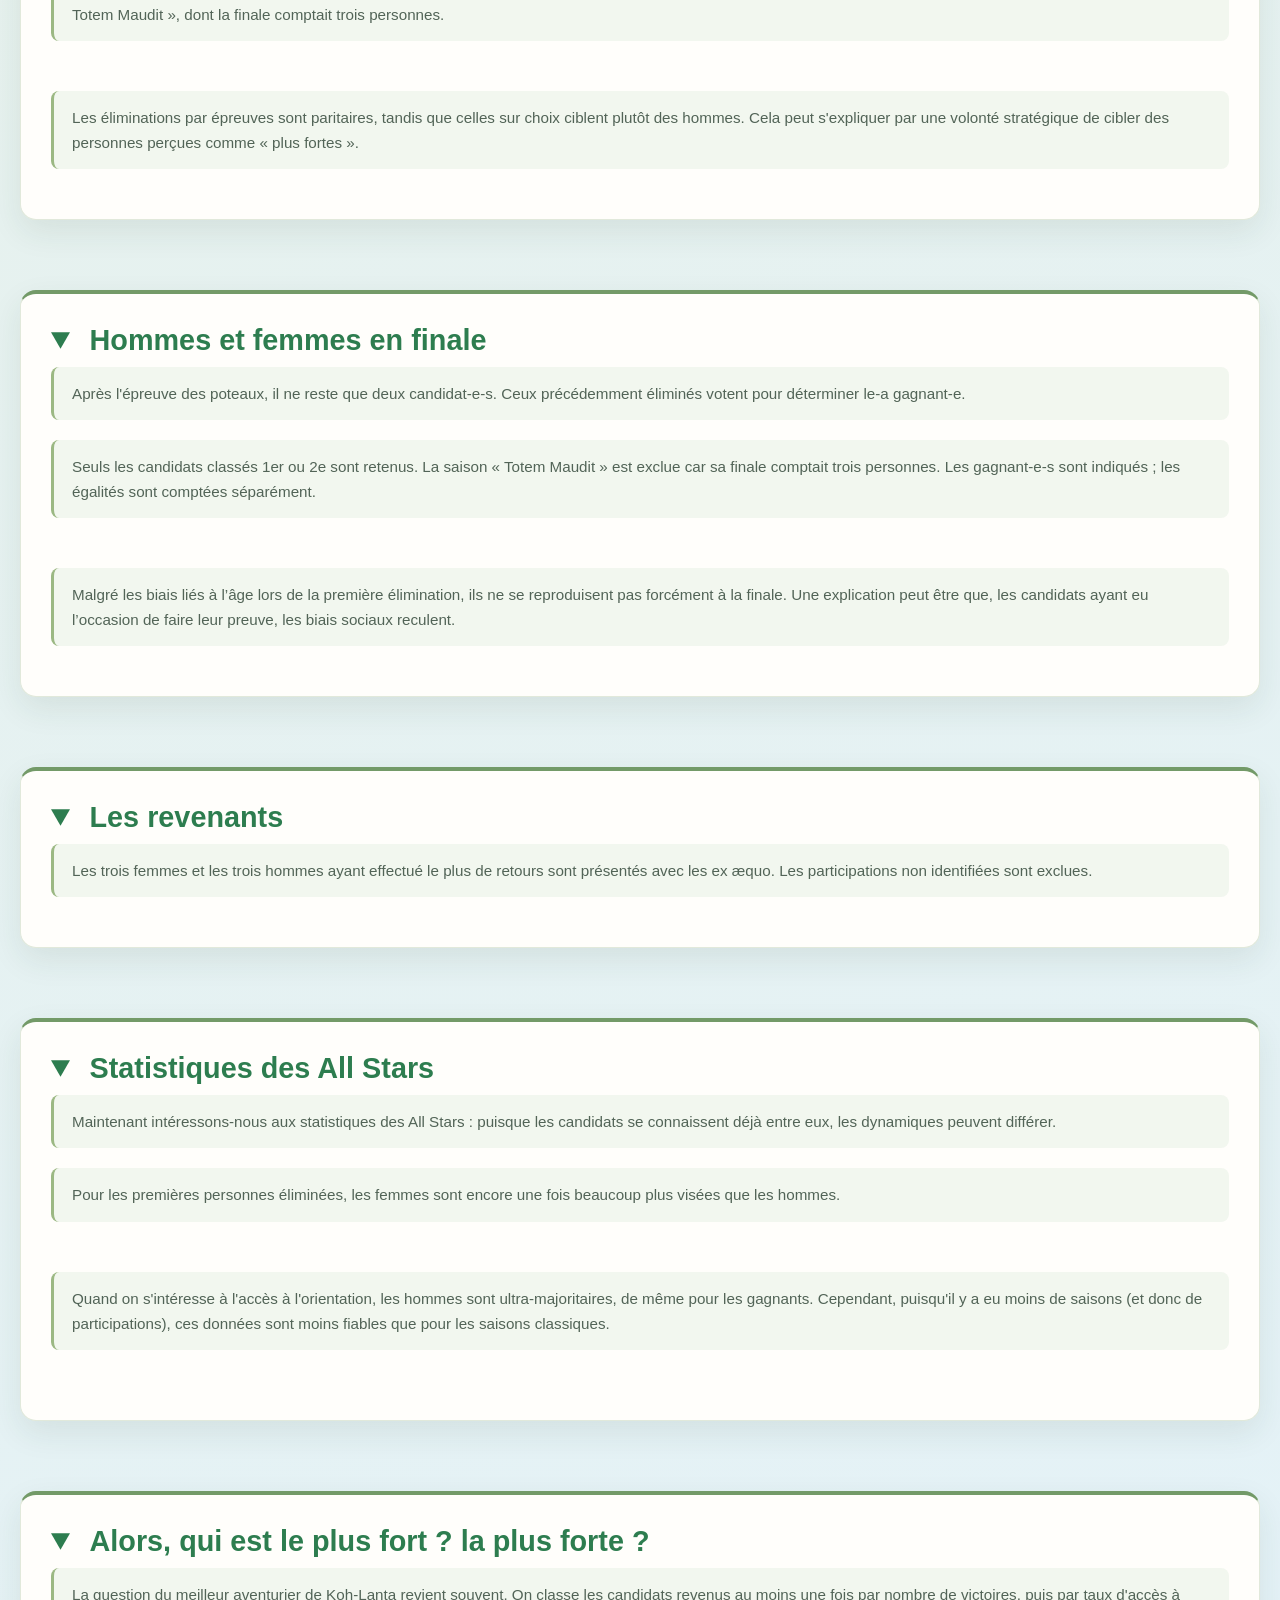
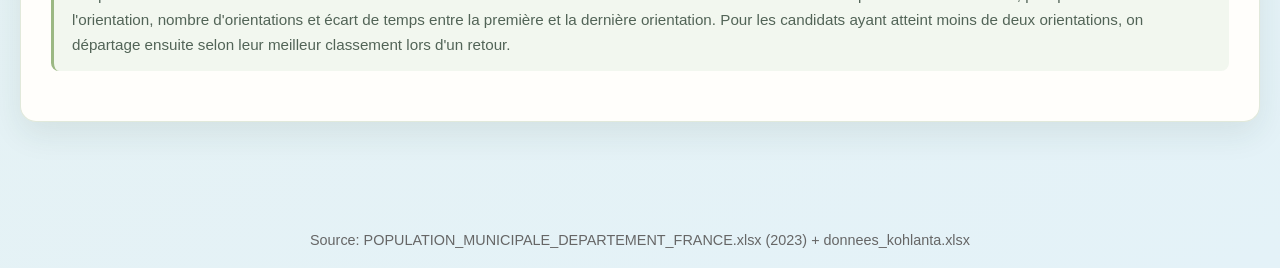
==== commit 248a7233: "mise en page bcp" ====
--- a/index.html
+++ b/index.html
@@ -19,13 +19,17 @@
         }
 
         .header {
-            background: radial-gradient(ellipse at 85% 20%, rgba(196, 163, 83, 0.3), transparent 40%),
-                        linear-gradient(135deg, #174b3a 0%, #2d7d4f 65%, #315c42 100%);
+            position: relative;
+            background: #0B3954;
             color: white;
-            padding: 55px 20px;
+            min-height: 340px;
+            display: grid;
+            place-items: center;
             text-align: center;
             box-shadow: 0 2px 8px rgba(0, 0, 0, 0.1);
         }
+        .header::after { content: ''; position: absolute; inset: 0; background: rgba(11, 57, 84, 0.55); }
+        .header-text { position: relative; z-index: 1; padding: 30px 20px; }
 
         .header h1 {
             font-size: 3em;
@@ -39,6 +43,7 @@
             font-size: 1.1em;
             opacity: 0.95;
         }
+        .header img { position: absolute; inset: 0; width: 100%; height: 100%; object-fit: cover; }
 
         .container {
             max-width: 1800px;
@@ -56,6 +61,7 @@
             border-top: 4px solid #739a68;
         }
         .section > summary { cursor: pointer; color: #2d7d4f; }
+        .section > summary::marker { font-size: 1.8em; }
         .section > summary h2 { display: inline-flex; margin-left: 8px; }
         .section > summary:focus-visible { outline: 3px solid #247aa1; outline-offset: 4px; }
         .introduction p, .introduction li { line-height: 1.65; margin-bottom: 12px; }
@@ -70,14 +76,29 @@
             gap: 10px;
         }
 
-        .section h2::after {
-            content: '';
-            width: 40px;
-            height: 3px;
-            background: #c7a45e;
-            border-radius: 3px;
-            margin-left: 4px;
-        }
+        .introduction ul { list-style: none; padding: 0; display: grid; grid-template-columns: repeat(auto-fit, minmax(min(240px, 100%), 1fr)); gap: 12px; }
+        .introduction li { padding: 16px; border-radius: 8px; background: rgba(244, 185, 66, 0.2); color: #333; }
+        .introduction li:nth-child(even) { background: rgba(209, 29, 35, 0.12); color: #333; }
+        .map-zoom { position: absolute; top: 10px; left: 10px; z-index: 1; display: flex; gap: 4px; }
+        .map-zoom button { width: 36px; height: 36px; font-size: 1.4em; cursor: pointer; }
+        #map-dept, #map-region, .tribe-map { position: relative; overflow: hidden; }
+        .map-sign { pointer-events: none; font-weight: bold; text-anchor: middle; dominant-baseline: central; paint-order: stroke; stroke: white; stroke-width: 3px; stroke-linejoin: round; fill: #111; }
+        .timeline { display: flex; gap: 12px; overflow-x: auto; padding: 18px 0; }
+        .timeline-year { min-width: 155px; border-top: 3px solid #0B3954; padding-top: 10px; }
+        .timeline-season { padding: 8px; margin-top: 8px; border-radius: 5px; background: #0B3954; color: white; }
+        .timeline-season.allstar { background: #F4B942; color: #222; }
+        .timeline-season small { display: block; margin-top: 5px; }
+        .ranking { list-style: none; padding: 0; display: grid; gap: 12px; }
+        .ranking li { text-align: left; background: #f8faf5; border: 1px solid #e1e9db; border-radius: 10px; padding: 14px; }
+        .ranking-name { color: #2d7d4f; font-size: 1.05em; }
+        .ranking-metrics { display: flex; flex-wrap: wrap; gap: 8px 18px; margin-top: 8px; font-size: 0.9em; }
+        .data-table { width: 100%; border-collapse: collapse; text-align: left; }
+        .data-table th, .data-table td { border-bottom: 1px solid #dce7d7; padding: 10px; }
+        .data-table th { color: #2d7d4f; }
+        .chart-scroll { overflow-x: auto; }
+        .chart-scroll > svg, .age-chart-graph svg { min-width: 550px; }
+        #returnee-flow .gender-chart { overflow-x: auto; }
+        #returnee-flow svg { min-width: 800px; }
 
         .section-description {
             color: #526457;
@@ -170,7 +191,7 @@
             min-width: 400px;
         }
 
-        #map-dept svg, #map-region svg {
+        #map-dept svg, #map-region svg, .tribe-map svg {
             width: 100%;
             height: 100%;
         }
@@ -360,12 +381,14 @@
 
         .gender-charts-container {
             display: grid;
-            grid-template-columns: repeat(auto-fit, minmax(300px, 1fr));
+            grid-template-columns: repeat(auto-fit, minmax(min(300px, 100%), 1fr));
             gap: 30px;
             margin-top: 20px;
         }
+        .gender-charts-container + .section-description { margin-top: 30px; }
 
         .gender-chart {
+            min-width: 0;
             background: #f8faf5;
             border-radius: 12px;
             padding: 20px;
@@ -415,12 +438,12 @@
 
         .age-charts-container {
             display: grid;
-            grid-template-columns: 1fr;
+            grid-template-columns: minmax(0, 1fr);
             gap: 30px;
         }
 
         .age-chart-layout { display: flex; gap: 16px; align-items: flex-start; }
-        .age-chart-graph { flex: 2; min-width: 0; }
+        .age-chart-graph { flex: 2; min-width: 0; overflow-x: auto; }
         .age-details { flex: 1; min-width: 180px; max-height: 300px; overflow-y: auto; text-align: left; background: white; border-radius: 6px; padding: 12px; font-size: 0.85em; }
         .age-details ul { padding-left: 18px; margin: 8px 0 0; }
         .age-details li { margin-bottom: 5px; }
@@ -500,12 +523,30 @@
             font-size: 0.9em;
             margin-top: 40px;
             padding: 20px;
+            overflow-wrap: anywhere;
         }
 
         @media (max-width: 1400px) {
             .maps-container {
                 flex-direction: column;
             }
+            @media (max-width: 700px) {
+                .header { min-height: 260px; }
+                .header h1 { font-size: 2.2em; }
+                .container { padding: 10px; }
+                .section { padding: 18px; margin-bottom: 10px; }
+                .section h2 { font-size: 1.4em; }
+                .map-item, .map-wrapper { min-width: 0; }
+                .map-wrapper { min-height: 0; }
+                #map-dept, #map-region { min-width: 0; width: 100%; flex: none; height: 380px; min-height: 380px; }
+                .sidebars { flex: none; min-width: 0; max-height: none; display: grid; grid-template-columns: 1fr; }
+                .sidebar { min-width: 0; max-height: 320px; }
+                .tribe-maps { flex-direction: column; }
+                .tribe-map-item { width: 100%; }
+                .percentage-row { grid-template-columns: minmax(70px, 1fr) minmax(50px, 1fr) auto; gap: 5px; }
+                .gender-chart { min-width: 0; padding: 14px; }
+                .data-table th, .data-table td { padding: 6px; font-size: 0.85em; }
+            }
 
             .map-wrapper {
                 flex-direction: column;
@@ -518,7 +559,11 @@
             .sidebars {
                 min-width: 100%;
                 flex-direction: row;
+                flex: none;
+                flex-wrap: wrap;
+                max-height: none;
             }
+            .sidebar { flex: 1 1 240px; min-width: 0; }
         }
 
         .sidebar-header {
@@ -617,8 +662,11 @@
 </head>
 <body>
     <div class="header">
-        <h1>🏝️ Koh-Lanta en chiffres</h1>
-        <p>Les candidats, les saisons et l'aventure en données</p>
+        <img src="pictures/BureNavala2.jpg" alt="Paysage de Bure Navala">
+        <div class="header-text">
+            <h1>KOH-LANTA</h1>
+            <p>Biais sociaux au soleil</p>
+        </div>
     </div>
 
     <div class="container">
@@ -630,10 +678,10 @@
                 <p>Après une épreuve d'immunité a lieu un Conseil, dans lequel les aventuriers décident de qui éliminer.</p>
                 <p>L'émission se décompose en plusieurs étapes.</p>
                 <ul>
-                    <li>Les équipes : Au début de l'émission, les candidats sont divisés en équipes (aussi appelées tribus), souvent deux (jaunes et rouges) mais parfois plus (jusqu'à 4). Pendant cette phase, les épreuves sont disputés en groupe. La victoire à l'épreuve d'immunité permet de n'éliminer personne dans son équipe, la défaite force l'équipe à se séparer de l'un de ses membres.</li>
-                    <li>La réunification : Au milieu de la saison, les candiats restants fusionnent en une seule équipe, la tribu blanche. Avant cela, chaque tribu envoie un ambassadeur pour se mettre d'accord sur l'élimination de l'un des candidats restants.</li>
-                    <li>L'orientation : Quand il ne reste plus que 4 ou 5 candidats, l'épreuve d'orientation a lieu pour l'accès à la finale. Trois poignards sont cachés dans la nature et les plus rapides à les trouver gagnent le droit d'accéder à la finale.</li>
-                    <li>La finale : décomposée en deux parties. La première est l'épreuve des poteaux: les candidats restants doivent tenir le plus longtemps possible sur des poteaux. La personne gagnant les poteaux a le droit de choisir qui elle veut affronter pour le dernier conseil, qui déterminera le gagnant. Les candidats éliminés sont les seuls à voter. La personne recevant le plus de voix est déclarée gagnante.</li>
+                    <li><strong>Les équipes :</strong> Au début de l'émission, les candidats sont divisés en équipes (aussi appelées tribus), souvent deux (jaunes et rouges) mais parfois plus (jusqu'à 4). Pendant cette phase, les épreuves sont disputées en groupe. La victoire à l'épreuve d'immunité permet de n'éliminer personne dans son équipe, la défaite force l'équipe à se séparer de l'un de ses membres.</li>
+                    <li><strong>La réunification :</strong> Au milieu de la saison, les candidats restants fusionnent en une seule équipe, la tribu blanche. Avant cela, chaque tribu envoie un ambassadeur pour se mettre d'accord sur l'élimination de l'un des candidats restants.</li>
+                    <li><strong>L'orientation :</strong> Quand il ne reste plus que 4 ou 5 candidats, l'épreuve d'orientation a lieu pour l'accès à la finale. Trois poignards sont cachés dans la nature et les plus rapides à les trouver gagnent le droit d'accéder à la finale.</li>
+                    <li><strong>La finale :</strong> décomposée en deux parties. La première est l'épreuve des poteaux: les candidats restants doivent tenir le plus longtemps possible sur des poteaux. La personne gagnant les poteaux a le droit de choisir qui elle veut affronter pour le dernier conseil, qui déterminera le gagnant. Les candidats éliminés sont les seuls à voter. La personne recevant le plus de voix est déclarée gagnante.</li>
                 </ul>
             </div>
         </details>
@@ -641,9 +689,19 @@
 
     <div class="container">
         <details class="section" open>
-            <summary><h2>📍 D'où viennent les candidats ?</h2></summary>
+            <summary><h2>Chronologie des saisons</h2></summary>
+            <p class="section-description">Koh-Lanta est une émission diffusée depuis 25 ans. Il existe deux types de saisons : les saisons classiques, avec des candidats anonymes, et les saisons « All Stars », avec des candidats ayant déjà participé. Certaines saisons ont mélangé les deux : Le Choc des Héros (2010) mettait en concurrence des anciens de Koh-Lanta avec des sportifs de haut niveau. Cette saison est comptabilisée comme All Stars. Dans l'Île des Héros (2020) et dans La Tribu Maudite (2024), quelques anciens candidats reviennent. Puisqu'ils ne représentent pas la majorité des candidats, ces saisons sont comptabilisées comme classiques.</p>
+            <p>Bleu : saisons classiques ; jaune : saisons All Stars.</p>
+            <div id="timeline" class="timeline"></div>
+        </details>
+    </div>
+
+    <div class="container">
+        <details class="section" open>
+            <summary><h2>D'où viennent les candidats ?</h2></summary>
             <div class="section-description">
                 Les origines géographiques des candidats et candidates de l'émission ne reflètent pas forcément la réalité démographique française.
+                Les signes + et − indiquent le sens de l'écart, leur taille son amplitude. Utilisez les boutons pour zoomer.
             </div>
 
             <div class="maps-container">
@@ -659,15 +717,15 @@
                                     <h4 style="color: #1a9850;">Sur-représentés</h4>
                                     <div class="legend-item">
                                         <div class="legend-color" style="background: #1a9850;"></div>
-                                        <span>Très (gap > 1%)</span>
+                                        <span>Très (écart &gt; 0,5 point)</span>
                                     </div>
                                     <div class="legend-item">
                                         <div class="legend-color" style="background: #66bd63;"></div>
-                                        <span>Modérément (0.5%-1%)</span>
+                                        <span>Modérément (0,2 à 0,5 point)</span>
                                     </div>
                                     <div class="legend-item">
                                         <div class="legend-color" style="background: #b1d582;"></div>
-                                        <span>Légèrement (0%-0.5%)</span>
+                                        <span>Légèrement (0 à 0,2 point)</span>
                                     </div>
 
                                     <div class="legend-item" style="margin-top: 10px;">
@@ -677,16 +735,16 @@
 
                                     <h4 style="color: #d73027; margin-top: 10px;">Sous-représentés</h4>
                                     <div class="legend-item">
-                                        <div class="legend-color" style="background: #d9ef8b;"></div>
-                                        <span>Légèrement (0%-(-0.5%))</span>
-                                    </div>
-                                    <div class="legend-item">
-                                        <div class="legend-color" style="background: #fee08b;"></div>
-                                        <span>Modérément (-0.5%-(-1%))</span>
+                                        <div class="legend-color" style="background: #fddbc7;"></div>
+                                        <span>Légèrement (0 à -0,2 point)</span>
+                                    </div>
+                                    <div class="legend-item">
+                                        <div class="legend-color" style="background: #ef8a62;"></div>
+                                        <span>Modérément (-0,2 à -0,5 point)</span>
                                     </div>
                                     <div class="legend-item">
                                         <div class="legend-color" style="background: #d73027;"></div>
-                                        <span>Très (gap < -1%)</span>
+                                        <span>Très (écart ≤ -0,5 point)</span>
                                     </div>
                                 </div>
                             </div>
@@ -730,15 +788,15 @@
                                     <h4 style="color: #1a9850;">Sur-représentés</h4>
                                     <div class="legend-item">
                                         <div class="legend-color" style="background: #1a9850;"></div>
-                                        <span>Très (gap > 1.5%)</span>
+                                        <span>Très (écart &gt; 1,5 point)</span>
                                     </div>
                                     <div class="legend-item">
                                         <div class="legend-color" style="background: #66bd63;"></div>
-                                        <span>Modérément (0.75%-1.5%)</span>
+                                        <span>Modérément (0,5 à 1,5 point)</span>
                                     </div>
                                     <div class="legend-item">
                                         <div class="legend-color" style="background: #b1d582;"></div>
-                                        <span>Légèrement (0%-0.75%)</span>
+                                        <span>Légèrement (0 à 0,5 point)</span>
                                     </div>
 
                                     <div class="legend-item" style="margin-top: 10px;">
@@ -748,16 +806,16 @@
 
                                     <h4 style="color: #d73027; margin-top: 10px;">Sous-représentés</h4>
                                     <div class="legend-item">
-                                        <div class="legend-color" style="background: #d9ef8b;"></div>
-                                        <span>Légèrement (0%-(-0.75%))</span>
-                                    </div>
-                                    <div class="legend-item">
-                                        <div class="legend-color" style="background: #fee08b;"></div>
-                                        <span>Modérément (-0.75%-(-1.5%))</span>
+                                        <div class="legend-color" style="background: #fddbc7;"></div>
+                                        <span>Légèrement (0 à -0,5 point)</span>
+                                    </div>
+                                    <div class="legend-item">
+                                        <div class="legend-color" style="background: #ef8a62;"></div>
+                                        <span>Modérément (-0,5 à -1,5 point)</span>
                                     </div>
                                     <div class="legend-item">
                                         <div class="legend-color" style="background: #d73027;"></div>
-                                        <span>Très (gap < -1.5%)</span>
+                                        <span>Très (écart ≤ -1,5 point)</span>
                                     </div>
                                 </div>
                             </div>
@@ -813,38 +871,26 @@
 
     <div class="container">
         <details class="section" open>
-            <summary><h2>Les revenants</h2></summary>
-            <p class="section-description">Les cinq femmes et les cinq hommes ayant effectué le plus de retours sont regroupés par nombre de participations identifiées, avec les ex æquo à la cinquième place. Les participations non identifiées sont exclues.</p>
-            <div id="returnee-charts" class="gender-charts-container"></div>
-        </details>
-    </div>
-
-    <div class="container">
-        <details class="section" open>
-            <summary><h2>Statistiques des All Stars</h2></summary>
-            <p class="section-description">Toutes les participations de la feuille ALLSTARS sont comptées, même lorsqu'elles ne sont pas reliées à une saison initiale. Les premiers éliminés sont les candidats non-abandonnants les moins bien classés par tribu des saisons à deux ou trois tribus. Leurs âges sont regroupés par tranche et par genre ; les âges inconnus sont exclus. Les finales incomplètes ne sont pas comptées.</p>
-            <div id="allstar-age-charts" class="gender-charts-container"></div>
-            <div id="allstar-gender-charts" class="gender-charts-container"></div>
-            <div id="allstar-finale-charts" class="gender-charts-container"></div>
-        </details>
-    </div>
-
-    <!-- New section: Et les femmes ? -->
-    <div class="container">
-        <details class="section" open>
-            <summary><h2>👩 Et les femmes ?</h2></summary>
-            <p class="section-description">Analyse de la parité entre les candidats et candidates de Koh-Lanta</p>
+            <summary><h2>Le jeu de l'âge</h2></summary>
+            <p class="section-description">Les barres empilées regroupent les âges par tranches de trois ans et par genre. Survolez ou sélectionnez une tranche pour afficher les candidats. Les moyennes et les taux portent sur les participations dont l'âge est connu.</p>
+            <div id="age-charts" class="age-charts-container"></div>
+        </details>
+    </div>
+
+    <div class="container">
+        <details class="section" open>
+            <summary><h2>Qui part en premier ?</h2></summary>
+            <p class="section-description">Concentrons-nous sur les premiers éliminés de l'aventure. Est considéré comme premier éliminé tout aventurier qui a été éliminé au premier conseil de son équipe (donc pas sur un abandon). On ne prend pas en compte les saisons avec 4 équipes initiales. Pour chaque équipe des saisons à deux ou trois tribus, on retient le candidat non-abandonnant le moins bien classé. Les répartitions par tranche d'âge excluent les âges inconnus. Pour chaque genre, les premiers éliminés sont comparés à l'ensemble des participations de ce genre. Ces répartitions ne représentent pas directement une probabilité d'élimination.</p>
+            <div id="first-out-charts" class="gender-charts-container"></div>
+        </details>
+    </div>
+
+    <div class="container">
+        <details class="section" open>
+            <summary><h2>Et les femmes ?</h2></summary>
+            <p class="section-description">Ici on regarde la répartition genrée des candidats aux étapes clé du jeu. On ne regarde que les saisons classiques pour l'instant. Les candidats de retour ne sont pas pris en compte dans les données sur l'ensemble des candidats. Cependant, ils sont pris en compte dans les données sur l'orientation, les poteaux et les gagnants.</p>
             
             <div id="gender-charts" class="gender-charts-container"></div>
-        </details>
-    </div>
-
-    <div class="container">
-        <details class="section" open>
-            <summary><h2>Hommes et femmes en finale</h2></summary>
-            <p class="section-description">Après l'épreuve des poteaux, il ne reste que deux candidat-e-s. Ceux précédemment éliminés votent pour déterminer le-a gagnant-e.</p>
-            <p class="section-description">Seuls les candidats classés 1er ou 2e sont retenus. La saison « Totem Maudit » est exclue car sa finale comptait trois personnes. 🏅 indique les gagnant-e-s ; les égalités sont comptées séparément.</p>
-            <div id="finale-charts" class="gender-charts-container"></div>
         </details>
     </div>
 
@@ -853,22 +899,46 @@
             <summary><h2>Choix ou performance ?</h2></summary>
             <p class="section-description">À l'orientation, les candidats qui n'atteignent pas les poteaux sont éliminés sur une épreuve de performance. Les troisièmes au classement sont généralement éliminés par le choix d'un autre candidat, et les éliminations aux ambassadeurs résultent d'un choix entre candidats. Cela fait-il une différence ? Le classement inclut aussi « Totem Maudit », dont la finale comptait trois personnes.</p>
             <div id="choice-charts" class="gender-charts-container"></div>
-        </details>
-    </div>
-
-    <div class="container">
-        <details class="section" open>
-            <summary><h2>Le jeu de l'âge</h2></summary>
-            <p class="section-description">Une étude de la répartition des âges dans Koh-Lanta. Les barres empilées indiquent le nombre de candidats à chaque âge, réparti par genre. Survolez ou sélectionnez un âge pour afficher les candidats, leur saison et leur classement. Cliquez pour garder la sélection. Les moyennes portent sur les candidats dont l'âge est connu.</p>
-            <div id="age-charts" class="age-charts-container"></div>
-        </details>
-    </div>
-
-    <div class="container">
-        <details class="section" open>
-            <summary><h2>Qui part en premier ?</h2></summary>
-            <p class="section-description">Concentrons-nous sur les premiers éliminés de l'aventure. Est considéré comme premier éliminé tout aventurier qui a été éliminé au premier conseil de son équipe (donc pas sur un abandon). On ne prend pas en compte les saisons avec 4 équipes initiales. Pour chaque équipe des saisons à deux ou trois tribus, on retient le candidat non-abandonnant le moins bien classé. Les répartitions par tranche d'âge excluent les âges inconnus. Pour chaque genre, les premiers éliminés sont comparés à l'ensemble des participations de ce genre. Ces répartitions ne représentent pas directement une probabilité d'élimination.</p>
-            <div id="first-out-charts" class="gender-charts-container"></div>
+            <p class="section-description">Les éliminations par épreuves sont paritaires, tandis que celles sur choix ciblent plutôt des hommes. Cela peut s'expliquer par une volonté stratégique de cibler des personnes perçues comme « plus fortes ».</p>
+        </details>
+    </div>
+
+    <div class="container">
+        <details class="section" open>
+            <summary><h2>Hommes et femmes en finale</h2></summary>
+            <p class="section-description">Après l'épreuve des poteaux, il ne reste que deux candidat-e-s. Ceux précédemment éliminés votent pour déterminer le-a gagnant-e.</p>
+            <p class="section-description">Seuls les candidats classés 1er ou 2e sont retenus. La saison « Totem Maudit » est exclue car sa finale comptait trois personnes. Les gagnant-e-s sont indiqués ; les égalités sont comptées séparément.</p>
+            <div id="finale-charts" class="gender-charts-container"></div>
+            <p class="section-description">Malgré les biais liés à l’âge lors de la première élimination, ils ne se reproduisent pas forcément à la finale. Une explication peut être que, les candidats ayant eu l’occasion de faire leur preuve, les biais sociaux reculent.</p>
+        </details>
+    </div>
+
+    <div class="container">
+        <details class="section" open>
+            <summary><h2>Les revenants</h2></summary>
+            <p class="section-description">Les trois femmes et les trois hommes ayant effectué le plus de retours sont présentés avec les ex æquo. Les participations non identifiées sont exclues.</p>
+            <div id="returnee-flow"></div>
+            <div id="returnee-charts" class="gender-charts-container"></div>
+        </details>
+    </div>
+
+    <div class="container">
+        <details class="section" open>
+            <summary><h2>Statistiques des All Stars</h2></summary>
+            <p class="section-description">Maintenant intéressons-nous aux statistiques des All Stars : puisque les candidats se connaissent déjà entre eux, les dynamiques peuvent différer.</p>
+            <p class="section-description">Pour les premières personnes éliminées, les femmes sont encore une fois beaucoup plus visées que les hommes.</p>
+            <div id="allstar-age-charts" class="gender-charts-container"></div>
+            <p class="section-description">Quand on s'intéresse à l'accès à l'orientation, les hommes sont ultra-majoritaires, de même pour les gagnants. Cependant, puisqu'il y a eu moins de saisons (et donc de participations), ces données sont moins fiables que pour les saisons classiques.</p>
+            <div id="allstar-gender-charts" class="gender-charts-container"></div>
+            <div id="allstar-finale-charts" class="gender-charts-container"></div>
+        </details>
+    </div>
+
+    <div class="container">
+        <details class="section" open>
+            <summary><h2>Alors, qui est le plus fort ? la plus forte ?</h2></summary>
+            <p class="section-description">La question du meilleur aventurier de Koh-Lanta revient souvent. On classe les candidats revenus au moins une fois par nombre de victoires, puis par taux d'accès à l'orientation, nombre d'orientations et écart de temps entre la première et la dernière orientation. Pour les candidats ayant atteint moins de deux orientations, on départage ensuite selon leur meilleur classement lors d'un retour.</p>
+            <div id="ranking"></div>
         </details>
     </div>
 
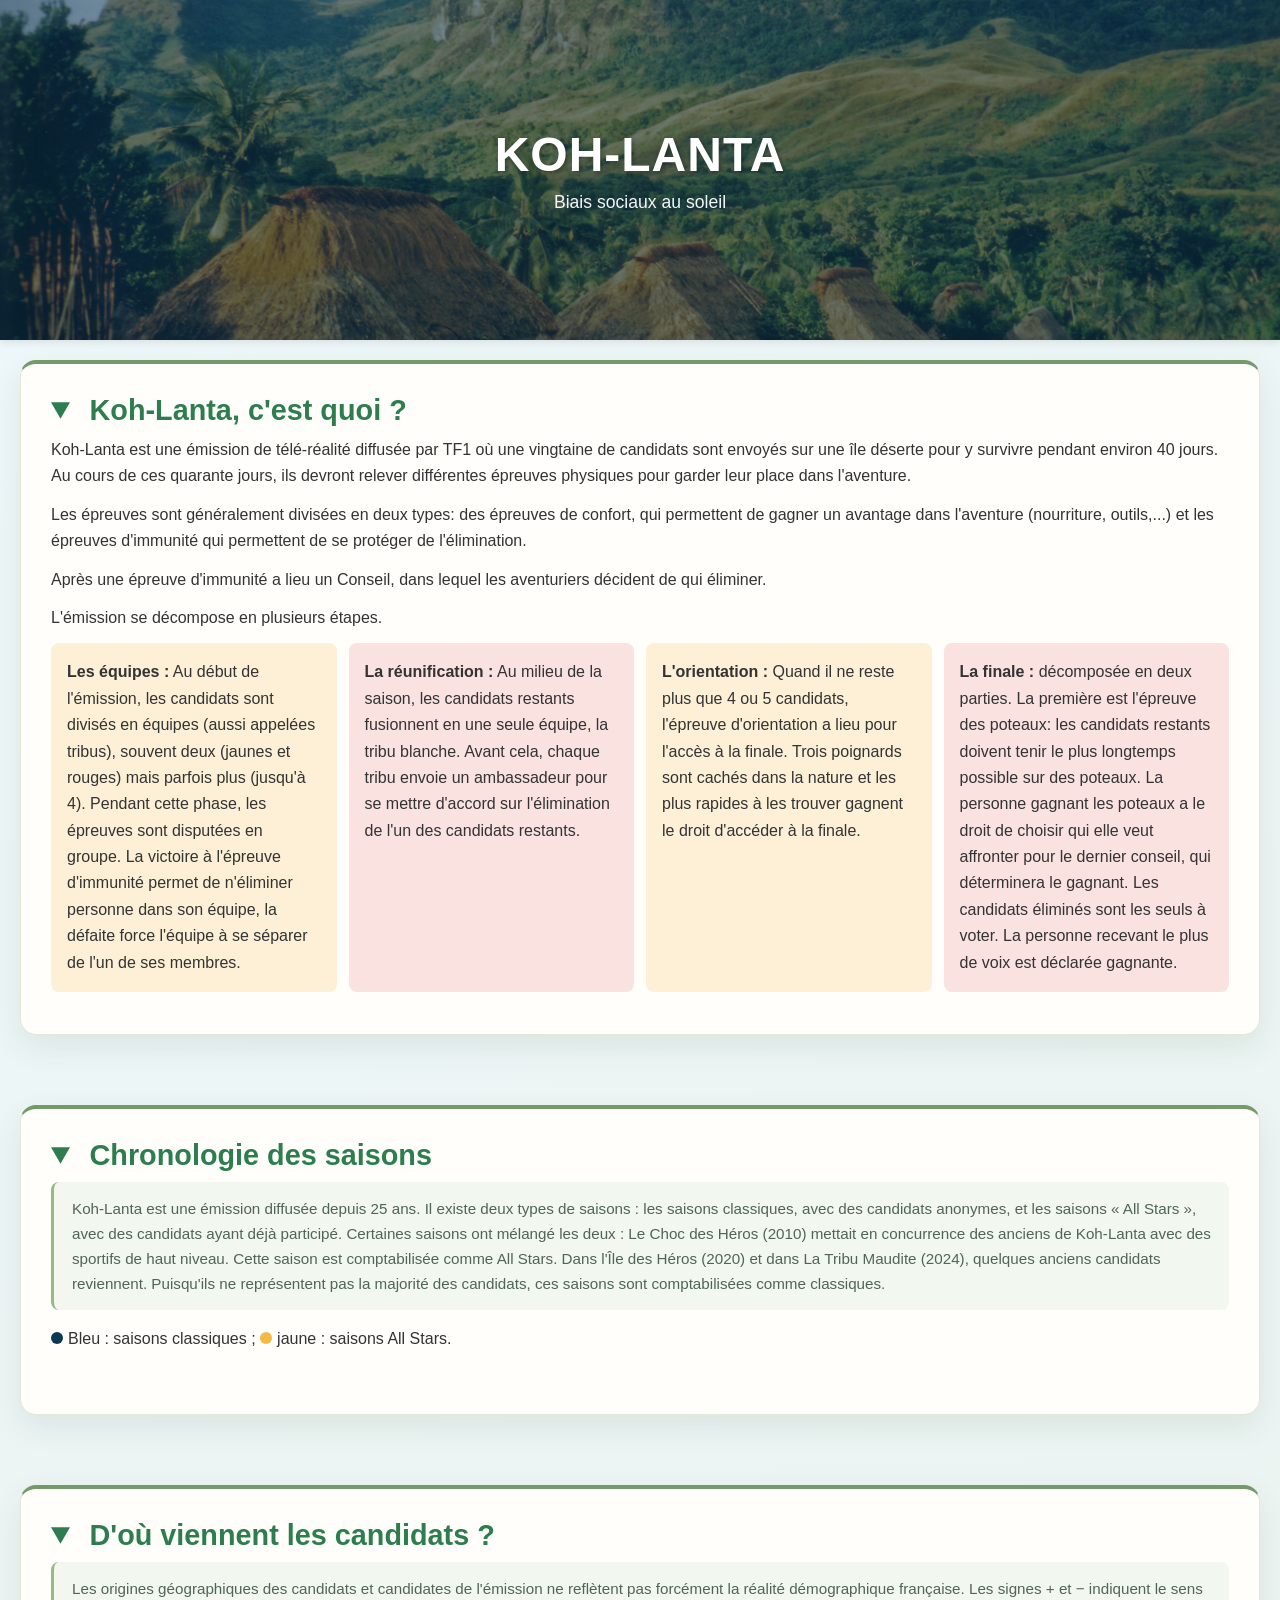
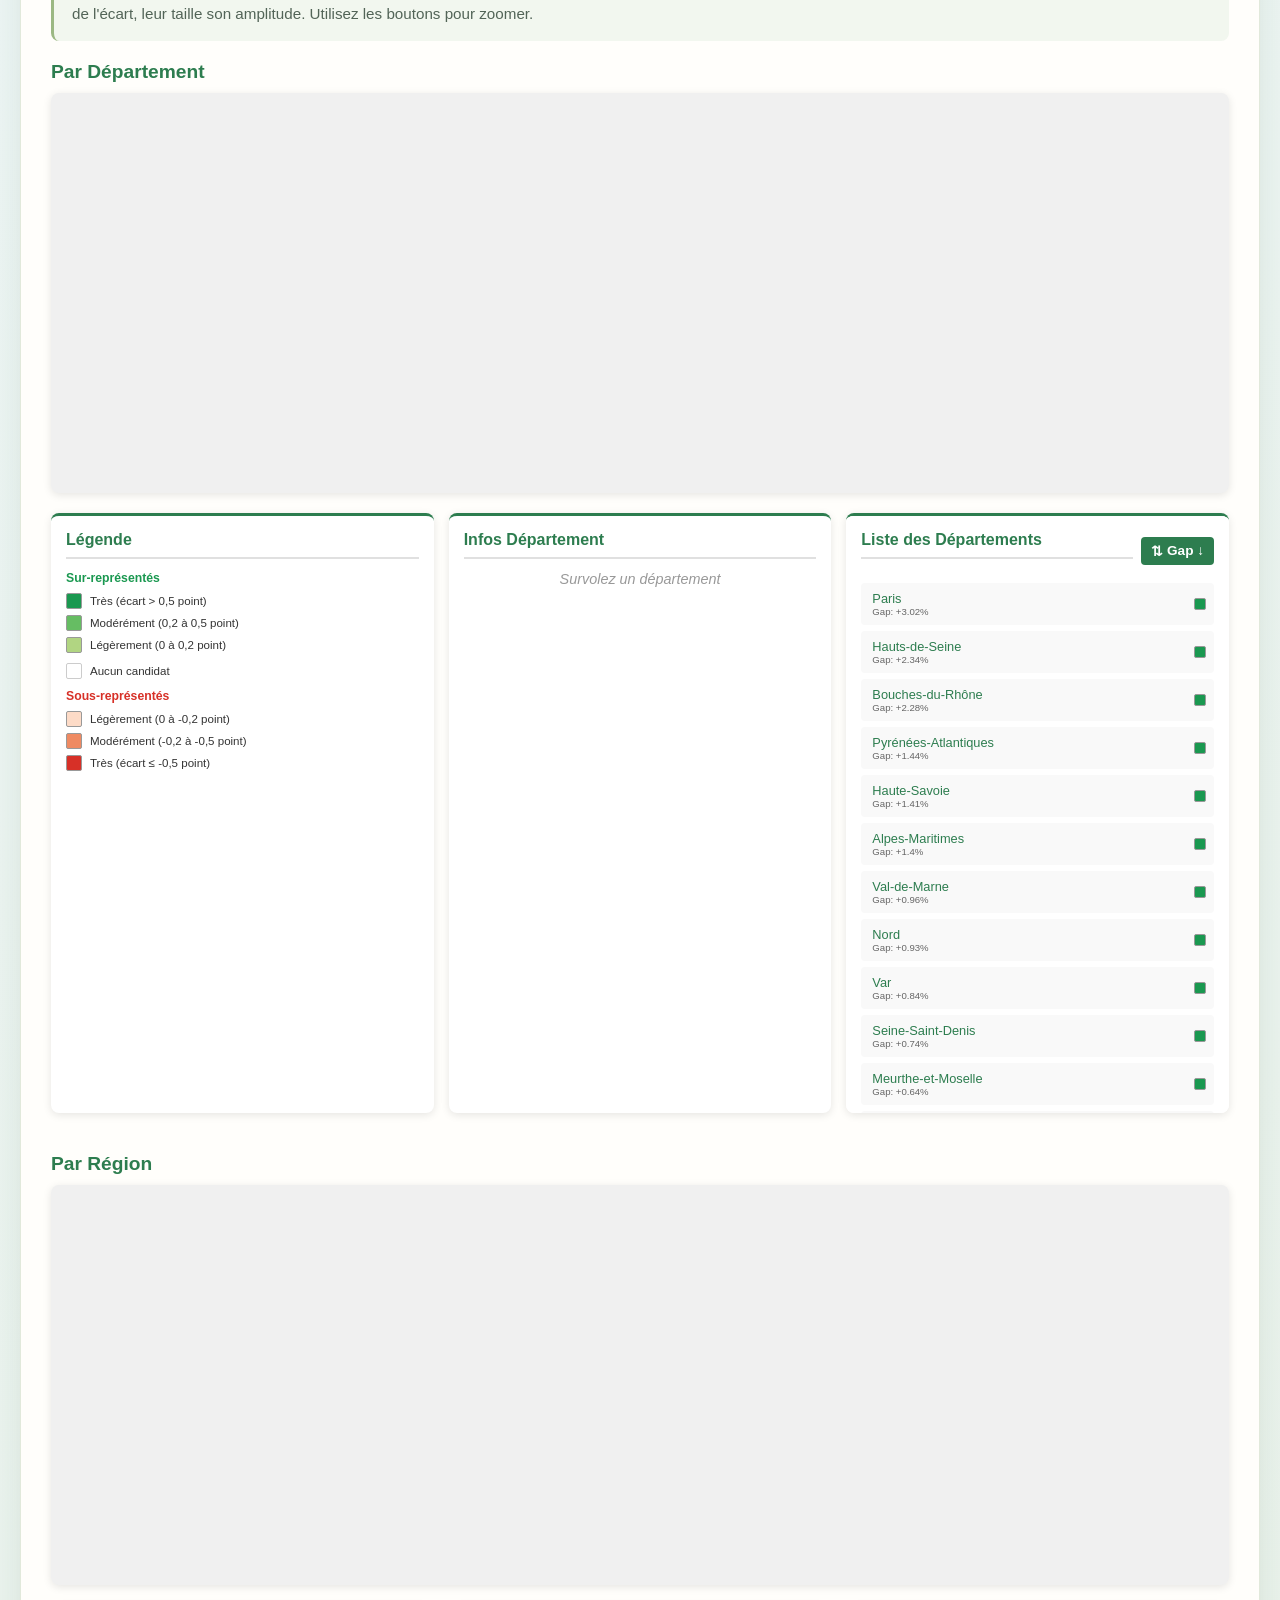
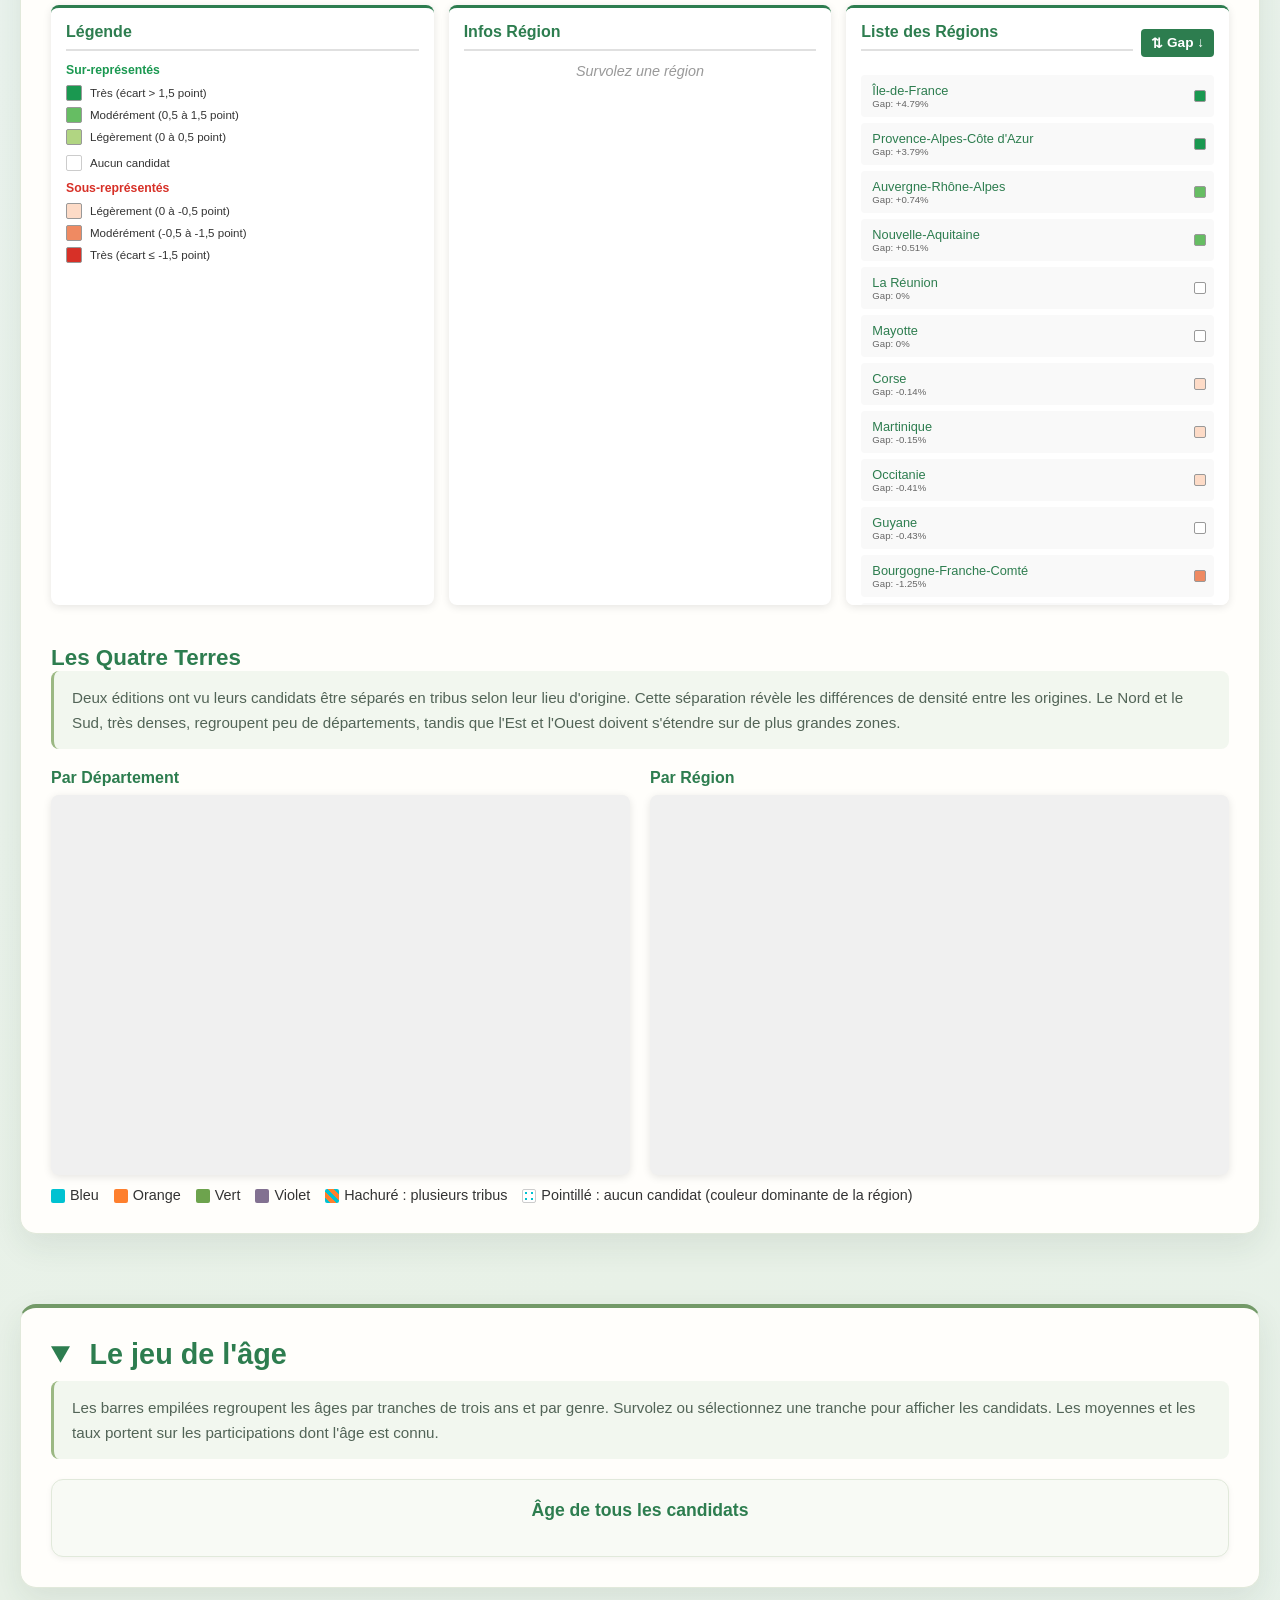
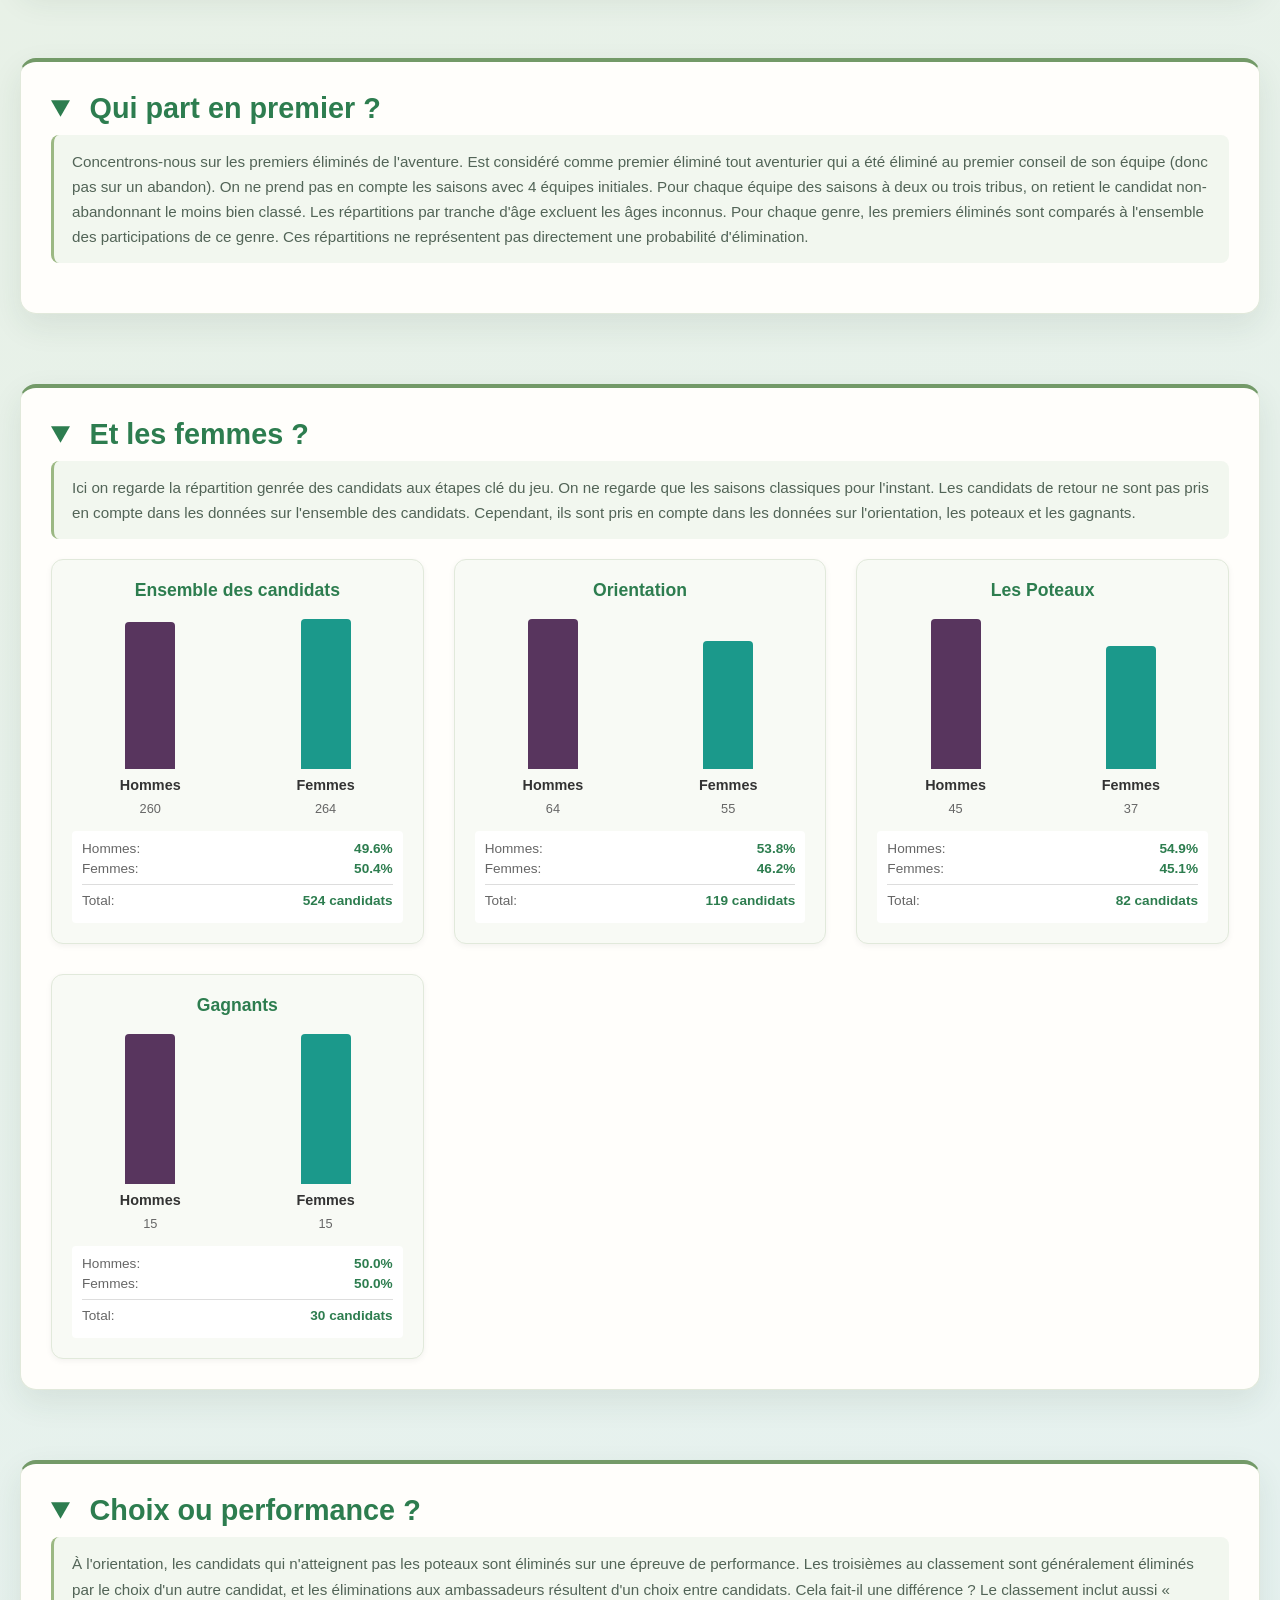
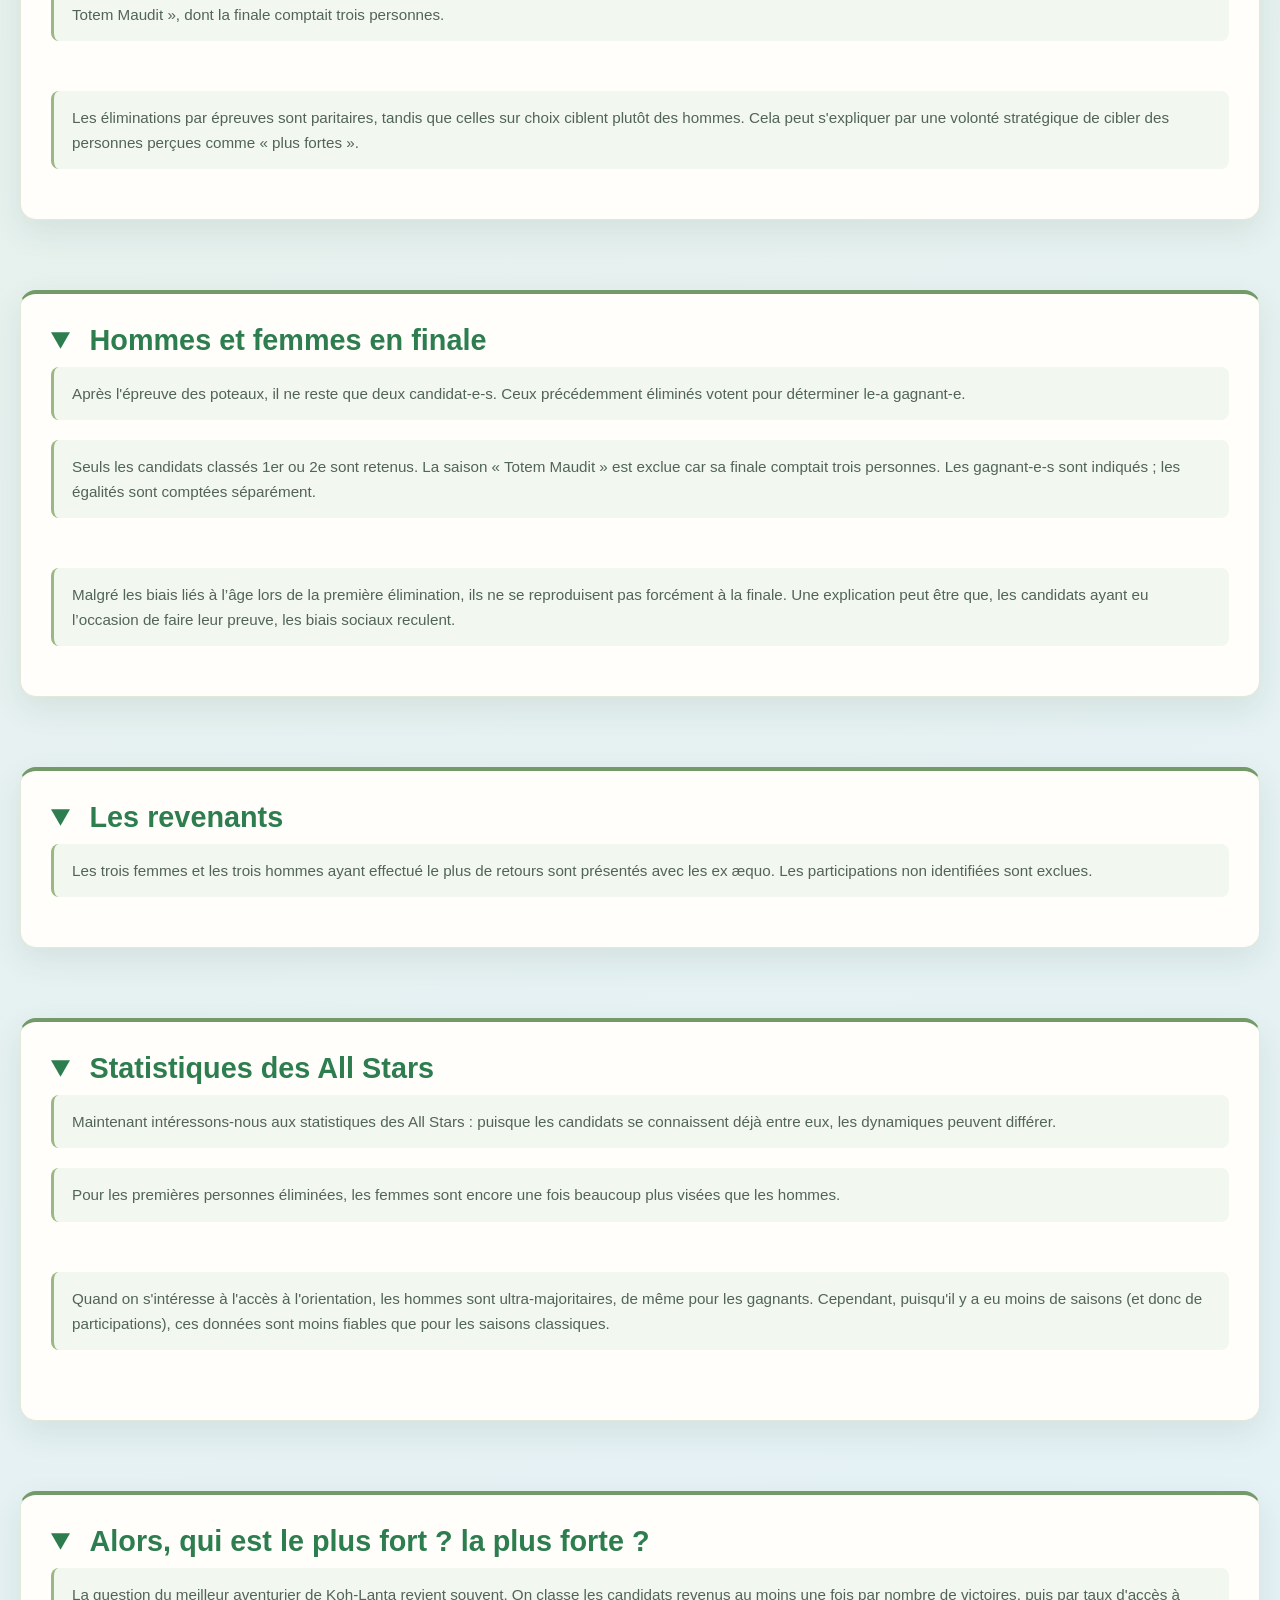
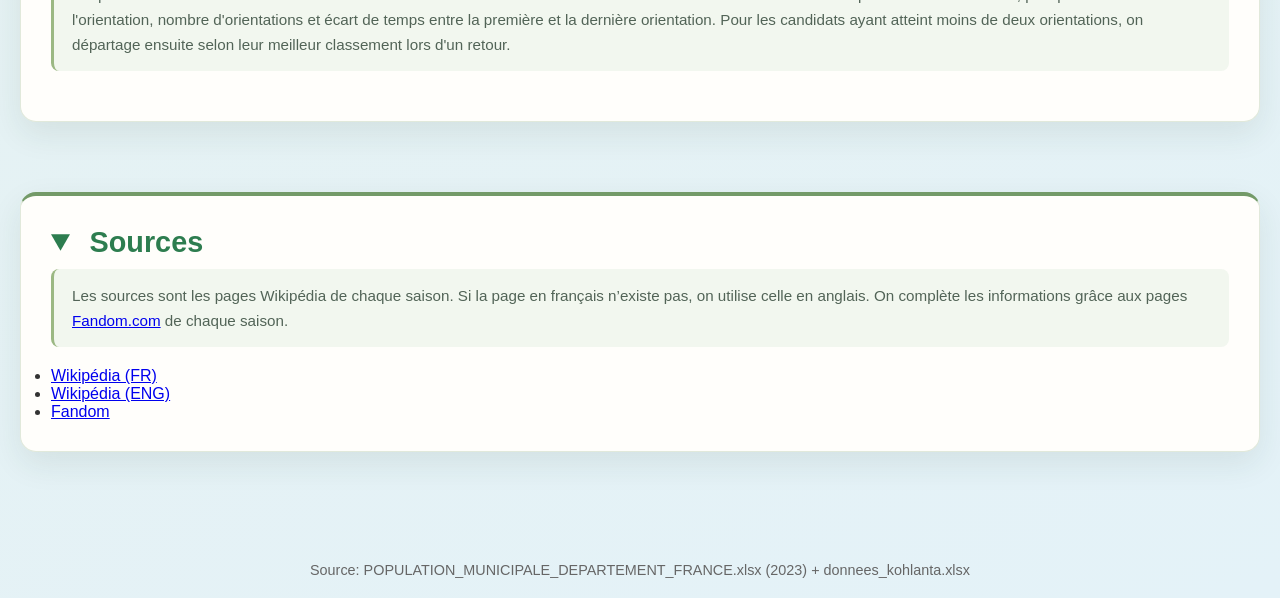
==== commit 8bb9da01: "suite de la mise en page" ====
--- a/index.html
+++ b/index.html
@@ -88,10 +88,14 @@
         .timeline-season { padding: 8px; margin-top: 8px; border-radius: 5px; background: #0B3954; color: white; }
         .timeline-season.allstar { background: #F4B942; color: #222; }
         .timeline-season small { display: block; margin-top: 5px; }
+        .timeline-legend i { display: inline-block; width: 12px; height: 12px; border-radius: 50%; margin-right: 5px; }
         .ranking { list-style: none; padding: 0; display: grid; gap: 12px; }
-        .ranking li { text-align: left; background: #f8faf5; border: 1px solid #e1e9db; border-radius: 10px; padding: 14px; }
+        .ranking > li { text-align: left; background: #f8faf5; border: 1px solid #e1e9db; border-radius: 10px; padding: 14px; }
         .ranking-name { color: #2d7d4f; font-size: 1.05em; }
         .ranking-metrics { display: flex; flex-wrap: wrap; gap: 8px 18px; margin-top: 8px; font-size: 0.9em; }
+        .ranking-appearances { padding-left: 20px; margin-top: 10px; font-size: 0.9em; }
+        #ranking > .gender-chart { margin-top: 30px; }
+        .gap-value { text-shadow: 0 0 2px #333; }
         .data-table { width: 100%; border-collapse: collapse; text-align: left; }
         .data-table th, .data-table td { border-bottom: 1px solid #dce7d7; padding: 10px; }
         .data-table th { color: #2d7d4f; }
@@ -460,6 +464,7 @@
         .finale-details li { margin-bottom: 5px; }
         #first-out-charts { display: flex; flex-direction: column; }
         .first-out-gender-chart { max-width: 500px; width: 100%; align-self: center; }
+        #allstar-age-charts { display: flex; flex-direction: column; }
         .pie-comparison-section { background: #f8faf5; border: 1px solid #e1e9db; border-radius: 12px; padding: 24px; }
         .pie-comparison-section > h3 { color: #2d7d4f; text-align: center; margin-bottom: 20px; font-size: 1.15em; }
         .pie-comparison { display: grid; grid-template-columns: repeat(2, minmax(0, 1fr)); gap: 30px; }
@@ -691,7 +696,7 @@
         <details class="section" open>
             <summary><h2>Chronologie des saisons</h2></summary>
             <p class="section-description">Koh-Lanta est une émission diffusée depuis 25 ans. Il existe deux types de saisons : les saisons classiques, avec des candidats anonymes, et les saisons « All Stars », avec des candidats ayant déjà participé. Certaines saisons ont mélangé les deux : Le Choc des Héros (2010) mettait en concurrence des anciens de Koh-Lanta avec des sportifs de haut niveau. Cette saison est comptabilisée comme All Stars. Dans l'Île des Héros (2020) et dans La Tribu Maudite (2024), quelques anciens candidats reviennent. Puisqu'ils ne représentent pas la majorité des candidats, ces saisons sont comptabilisées comme classiques.</p>
-            <p>Bleu : saisons classiques ; jaune : saisons All Stars.</p>
+            <p class="timeline-legend"><i style="background:#0B3954"></i>Bleu : saisons classiques ; <i style="background:#F4B942"></i>jaune : saisons All Stars.</p>
             <div id="timeline" class="timeline"></div>
         </details>
     </div>
@@ -863,8 +868,8 @@
                 <span><i style="background:#FE7F2D"></i>Orange</span>
                 <span><i style="background:#6DA34D"></i>Vert</span>
                 <span><i style="background:#827191"></i>Violet</span>
-                <span>Hachuré : plusieurs tribus</span>
-                <span>Pointillé : aucun candidat (couleur dominante de la région)</span>
+                <span><i style="background:repeating-linear-gradient(45deg, #00C2D1 0 4px, #FE7F2D 4px 8px)"></i>Hachuré : plusieurs tribus</span>
+                <span><i style="background:radial-gradient(circle, #00C2D1 1.5px, white 1.5px); background-size:6px 6px; border:1px solid #ccc"></i>Pointillé : aucun candidat (couleur dominante de la région)</span>
             </div>
         </details>
     </div>
@@ -942,6 +947,18 @@
         </details>
     </div>
 
+    <div class="container">
+        <details class="section" open>
+            <summary><h2>Sources</h2></summary>
+            <p class="section-description">Les sources sont les pages Wikipédia de chaque saison. Si la page en français n’existe pas, on utilise celle en anglais. On complète les informations grâce aux pages <a href="http://fandom.com">Fandom.com</a> de chaque saison.</p>
+            <ul>
+                <li><a href="https://fr.wikipedia.org/wiki/Koh-Lanta">Wikipédia (FR)</a></li>
+                <li><a href="https://en.wikipedia.org/wiki/Koh-Lanta">Wikipédia (ENG)</a></li>
+                <li><a href="https://kohlanta.fandom.com/fr/wiki/Wiki_Koh_Lanta">Fandom</a></li>
+            </ul>
+        </details>
+    </div>
+
     <div class="footer">
         <p>Source: POPULATION_MUNICIPALE_DEPARTEMENT_FRANCE.xlsx (2023) + donnees_kohlanta.xlsx</p>
     </div>
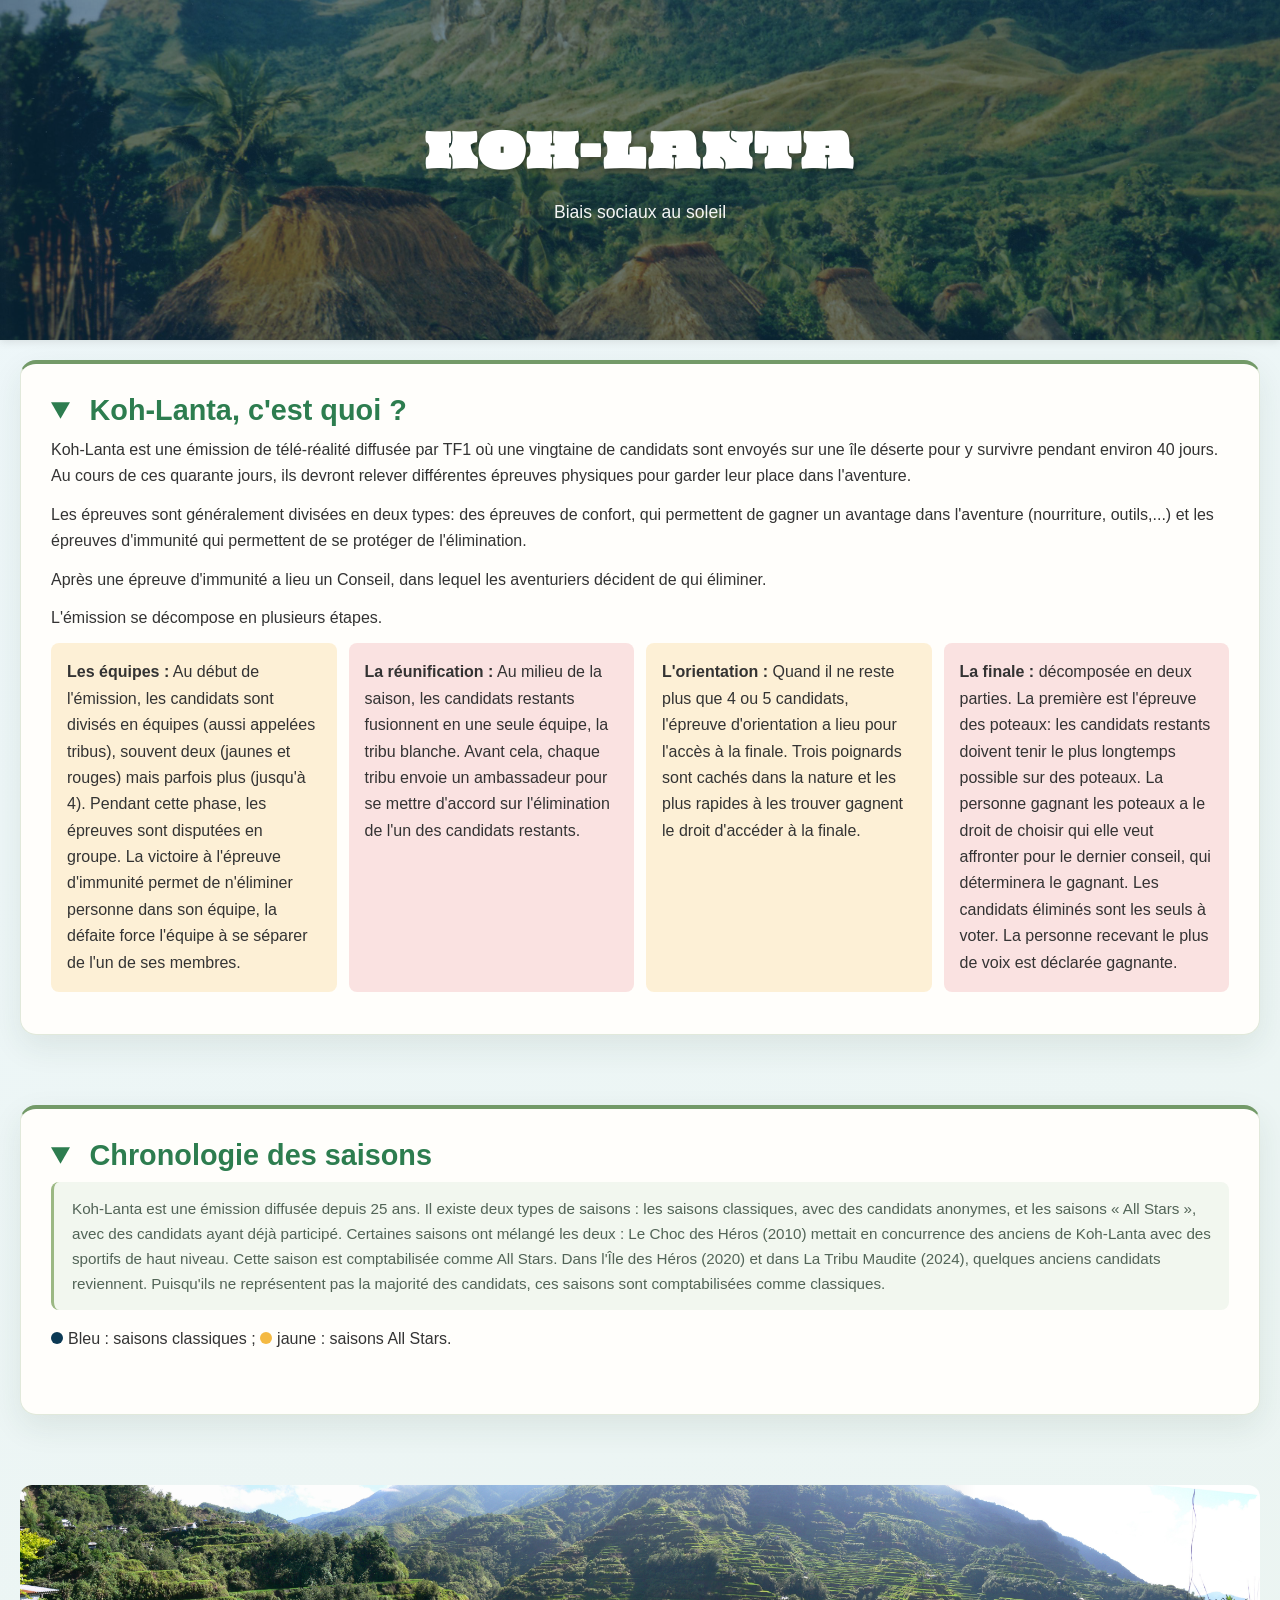
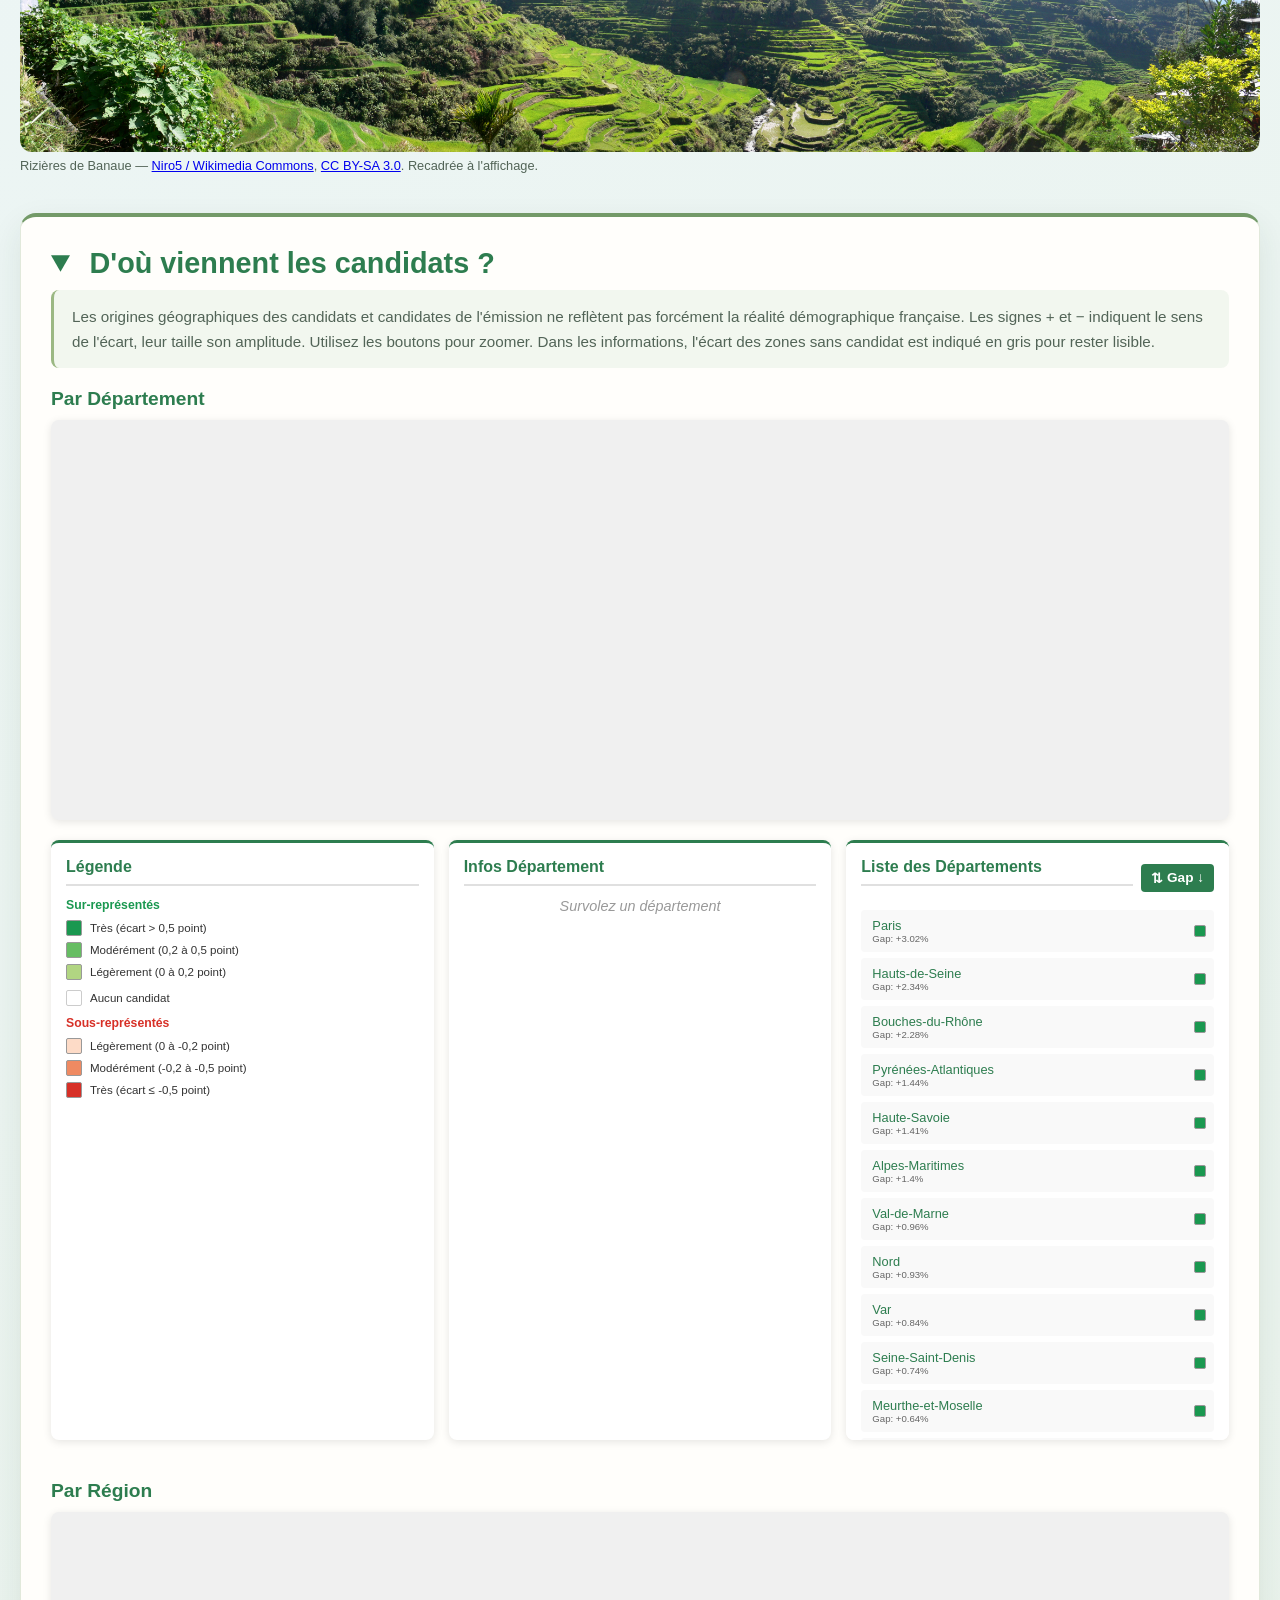
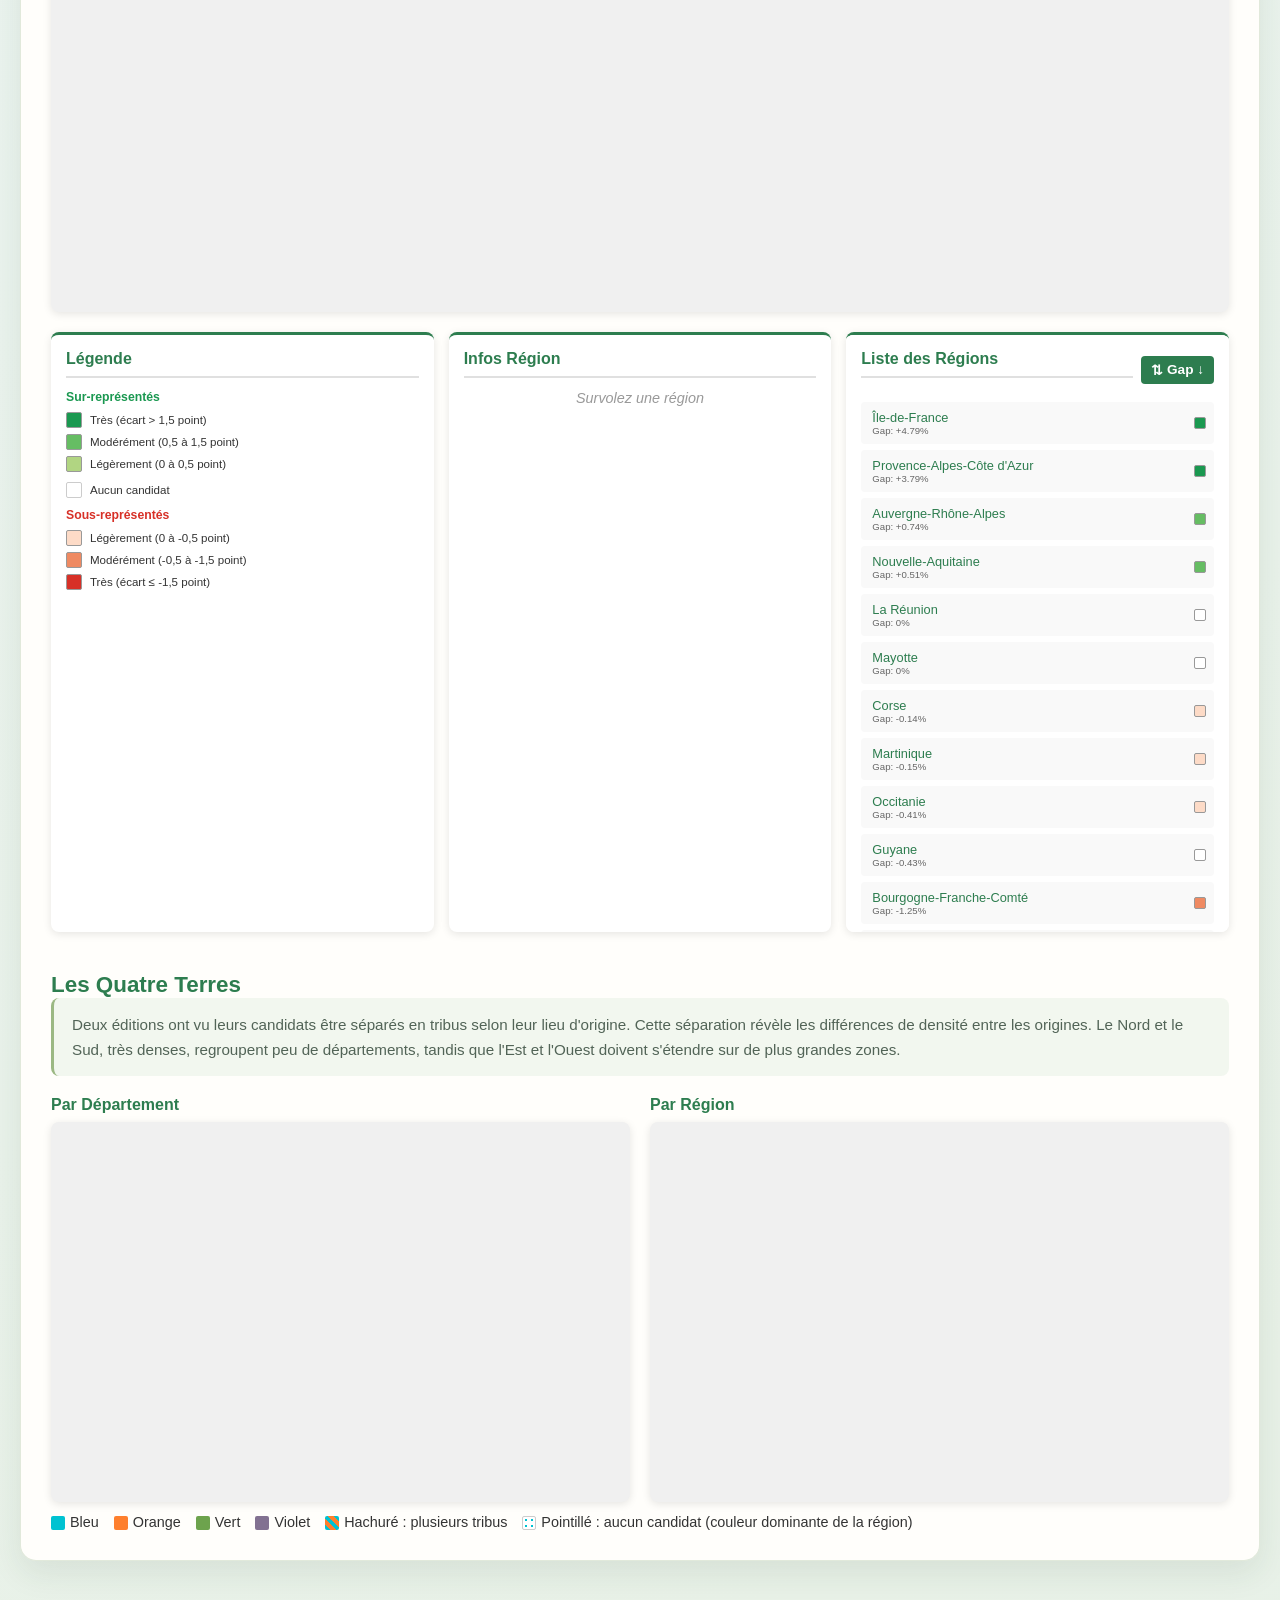
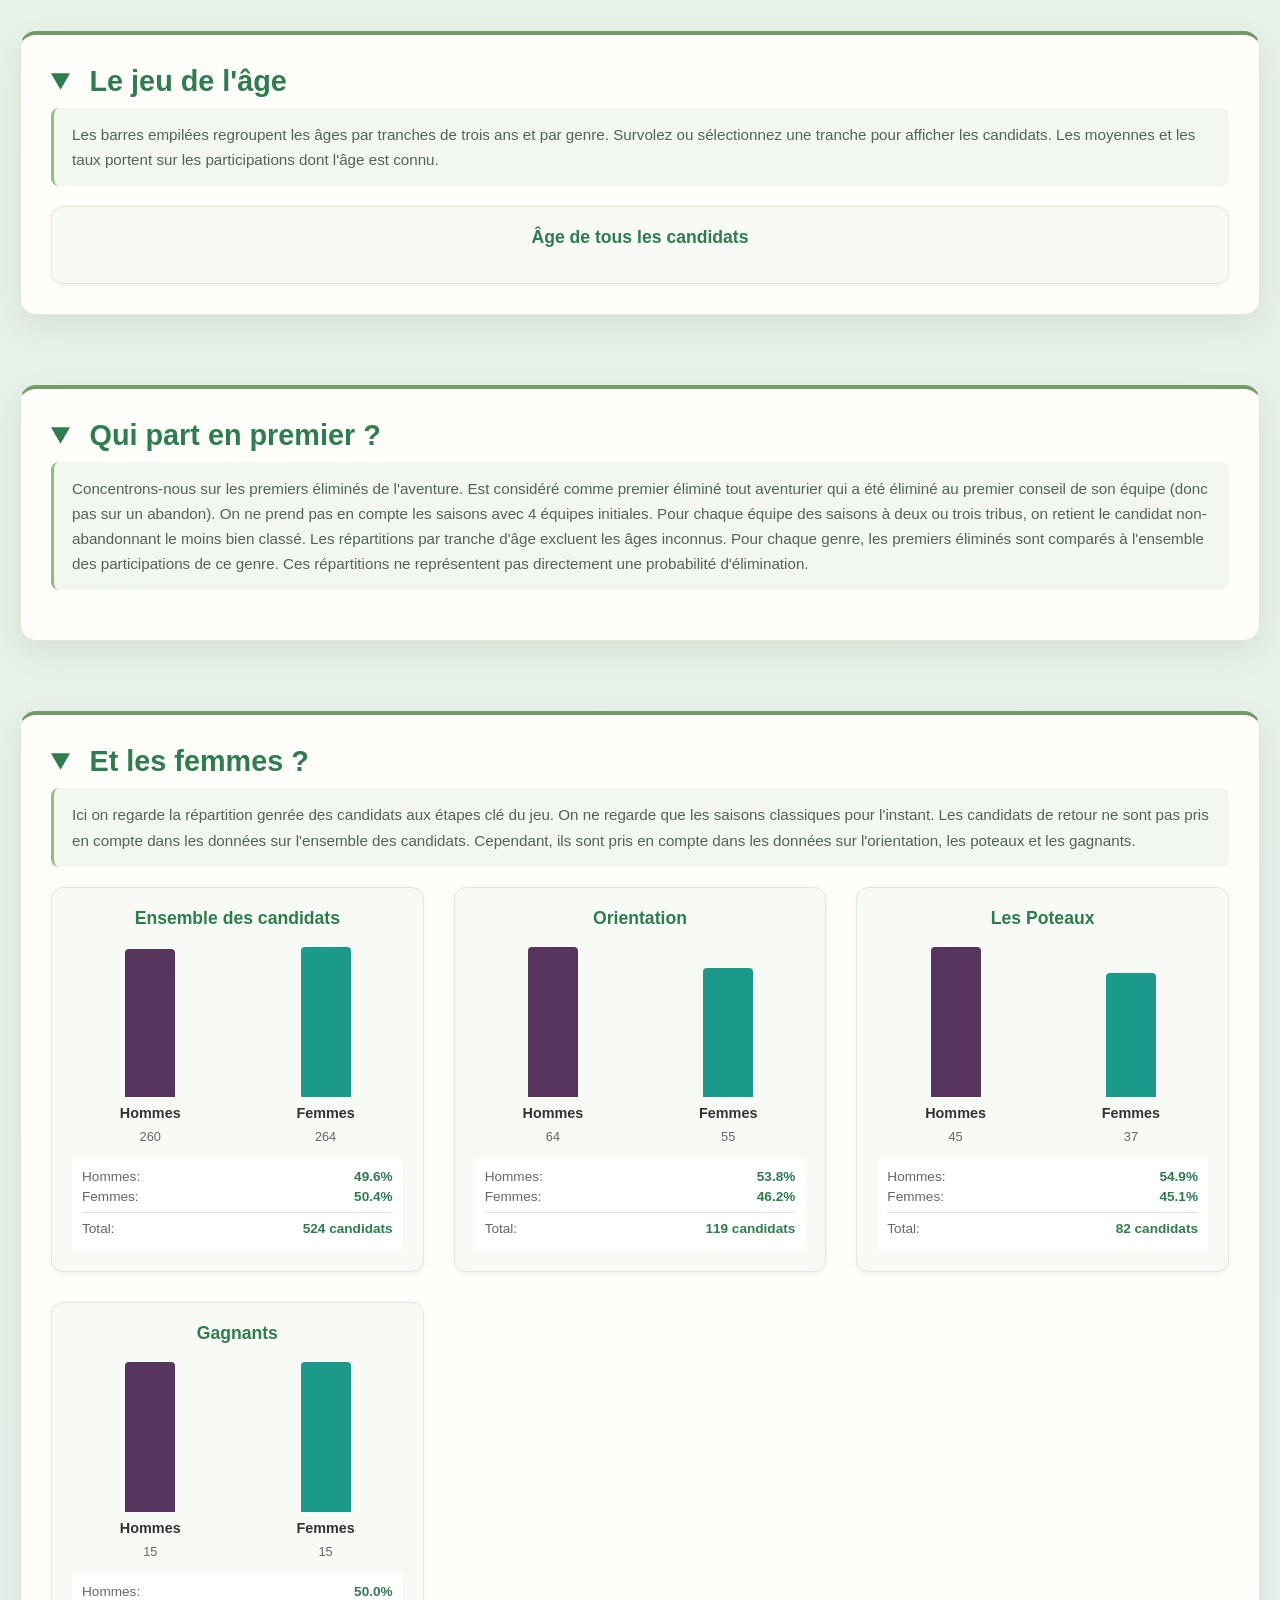
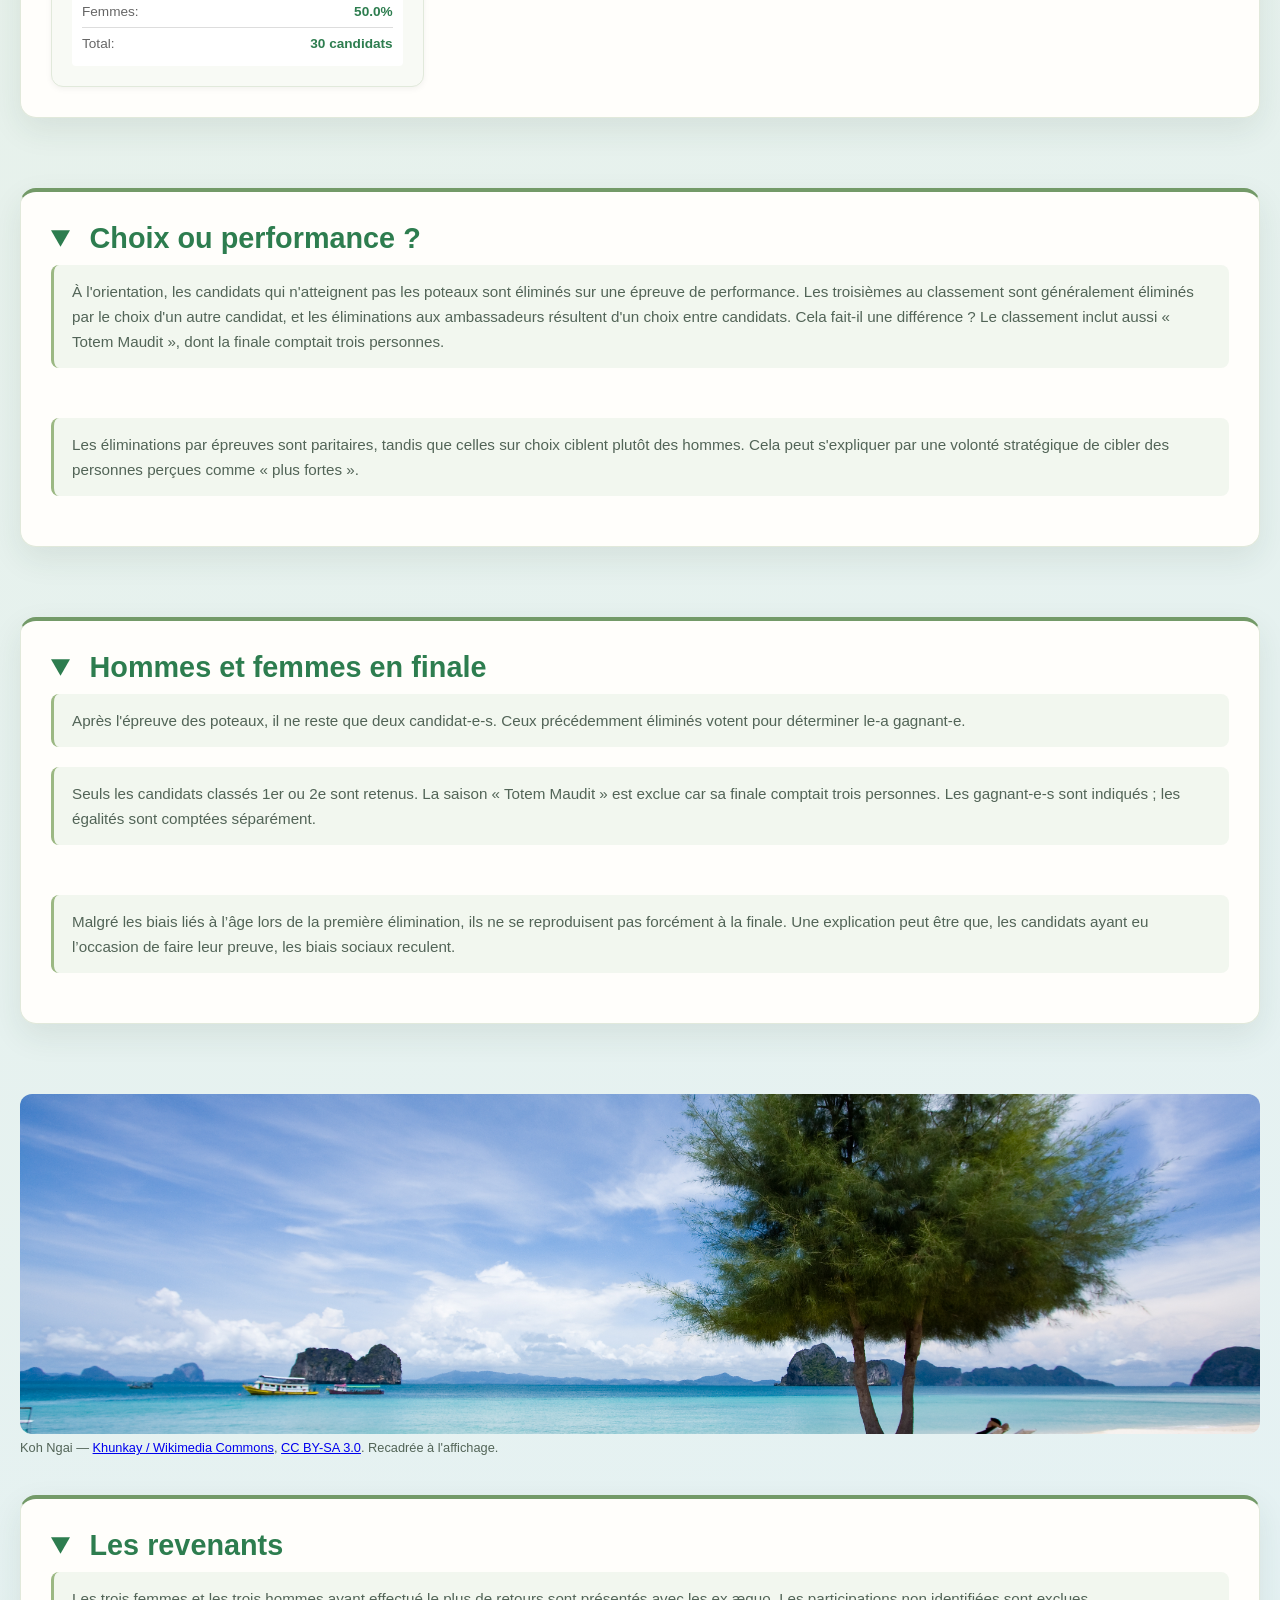
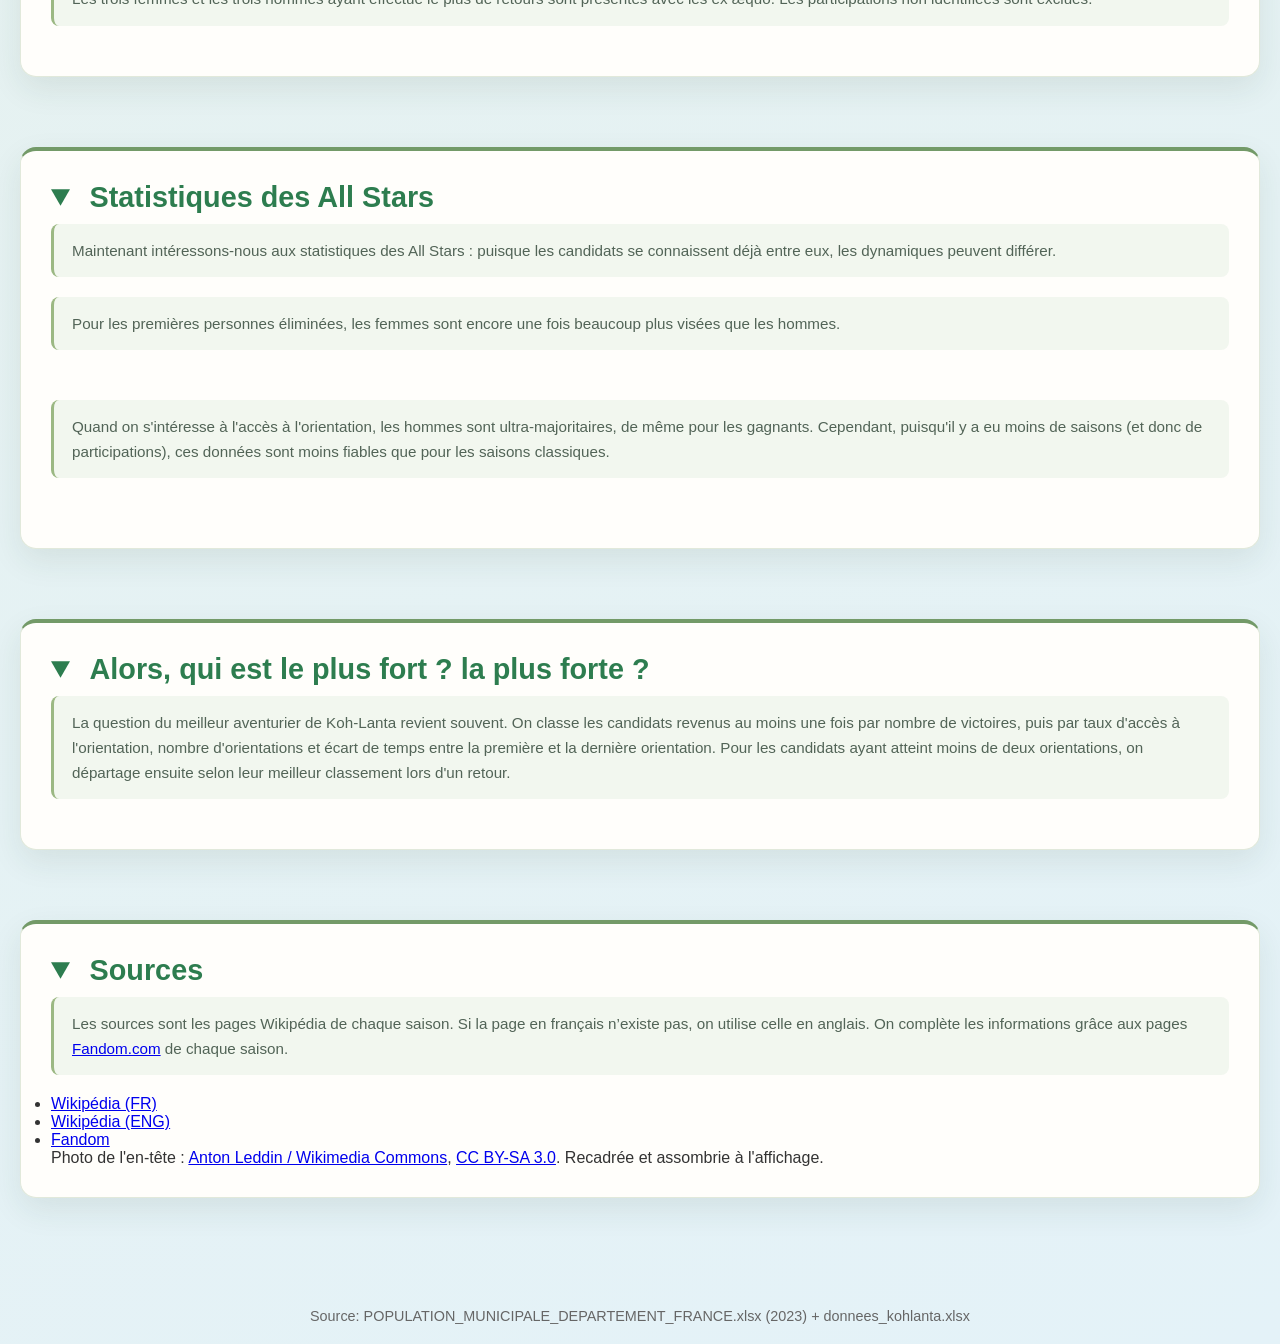
==== commit 9595e544: "Ajout photos" ====
--- a/index.html
+++ b/index.html
@@ -4,6 +4,10 @@
     <meta charset="UTF-8">
     <meta name="viewport" content="width=device-width, initial-scale=1.0">
     <title>Koh-Lanta en chiffres</title>
+    <link rel="icon" href="data:image/svg+xml,%3Csvg xmlns='http://www.w3.org/2000/svg' viewBox='0 0 100 100'%3E%3Ctext y='.9em' font-size='90'%3E%F0%9F%8C%B4%3C/text%3E%3C/svg%3E">
+    <link rel="preconnect" href="https://fonts.googleapis.com">
+    <link rel="preconnect" href="https://fonts.gstatic.com" crossorigin>
+    <link href="https://fonts.googleapis.com/css2?family=Oi&display=swap" rel="stylesheet">
     <style>
         * {
             margin: 0;
@@ -32,10 +36,11 @@
         .header-text { position: relative; z-index: 1; padding: 30px 20px; }
 
         .header h1 {
+            font-family: 'Oi', Georgia, serif;
             font-size: 3em;
             margin-bottom: 10px;
             text-shadow: 2px 2px 4px rgba(0, 0, 0, 0.3);
-            font-weight: 700;
+            font-weight: 400;
             letter-spacing: 1px;
         }
 
@@ -50,6 +55,9 @@
             margin: 0 auto;
             padding: 20px 20px;
         }
+        .landscape { margin: 0; }
+        .landscape img { display: block; width: 100%; max-height: 340px; object-fit: cover; border-radius: 12px; }
+        .landscape figcaption { color: #526457; font-size: 0.8em; margin-top: 6px; }
 
         .section {
             background: #fffefb;
@@ -95,7 +103,6 @@
         .ranking-metrics { display: flex; flex-wrap: wrap; gap: 8px 18px; margin-top: 8px; font-size: 0.9em; }
         .ranking-appearances { padding-left: 20px; margin-top: 10px; font-size: 0.9em; }
         #ranking > .gender-chart { margin-top: 30px; }
-        .gap-value { text-shadow: 0 0 2px #333; }
         .data-table { width: 100%; border-collapse: collapse; text-align: left; }
         .data-table th, .data-table td { border-bottom: 1px solid #dce7d7; padding: 10px; }
         .data-table th { color: #2d7d4f; }
@@ -537,7 +544,7 @@
             }
             @media (max-width: 700px) {
                 .header { min-height: 260px; }
-                .header h1 { font-size: 2.2em; }
+                .header h1 { font-size: clamp(1.35rem, 8vw, 2.2rem); }
                 .container { padding: 10px; }
                 .section { padding: 18px; margin-bottom: 10px; }
                 .section h2 { font-size: 1.4em; }
@@ -702,11 +709,18 @@
     </div>
 
     <div class="container">
+        <figure class="landscape">
+            <img src="pictures/Pana_Banaue_Rice_Terraces.jpg" alt="Rizières en terrasses de Banaue, aux Philippines" loading="lazy">
+            <figcaption>Rizières de Banaue — <a href="https://commons.wikimedia.org/wiki/Special:Redirect/page/3036218">Niro5 / Wikimedia Commons</a>, <a href="https://creativecommons.org/licenses/by-sa/3.0/">CC BY-SA 3.0</a>. Recadrée à l'affichage.</figcaption>
+        </figure>
+    </div>
+
+    <div class="container">
         <details class="section" open>
             <summary><h2>D'où viennent les candidats ?</h2></summary>
             <div class="section-description">
                 Les origines géographiques des candidats et candidates de l'émission ne reflètent pas forcément la réalité démographique française.
-                Les signes + et − indiquent le sens de l'écart, leur taille son amplitude. Utilisez les boutons pour zoomer.
+                Les signes + et − indiquent le sens de l'écart, leur taille son amplitude. Utilisez les boutons pour zoomer. Dans les informations, l'écart des zones sans candidat est indiqué en gris pour rester lisible.
             </div>
 
             <div class="maps-container">
@@ -919,6 +933,13 @@
     </div>
 
     <div class="container">
+        <figure class="landscape">
+            <img src="pictures/Koh_Ngai_07.jpg" alt="Paysage côtier de Koh Ngai, en Thaïlande" loading="lazy">
+            <figcaption>Koh Ngai — <a href="https://commons.wikimedia.org/wiki/Special:Redirect/page/41150001">Khunkay / Wikimedia Commons</a>, <a href="https://creativecommons.org/licenses/by-sa/3.0/">CC BY-SA 3.0</a>. Recadrée à l'affichage.</figcaption>
+        </figure>
+    </div>
+
+    <div class="container">
         <details class="section" open>
             <summary><h2>Les revenants</h2></summary>
             <p class="section-description">Les trois femmes et les trois hommes ayant effectué le plus de retours sont présentés avec les ex æquo. Les participations non identifiées sont exclues.</p>
@@ -956,6 +977,7 @@
                 <li><a href="https://en.wikipedia.org/wiki/Koh-Lanta">Wikipédia (ENG)</a></li>
                 <li><a href="https://kohlanta.fandom.com/fr/wiki/Wiki_Koh_Lanta">Fandom</a></li>
             </ul>
+            <p>Photo de l'en-tête : <a href="https://commons.wikimedia.org/w/index.php?curid=1943651">Anton Leddin / Wikimedia Commons</a>, <a href="https://creativecommons.org/licenses/by-sa/3.0/">CC BY-SA 3.0</a>. Recadrée et assombrie à l'affichage.</p>
         </details>
     </div>
 
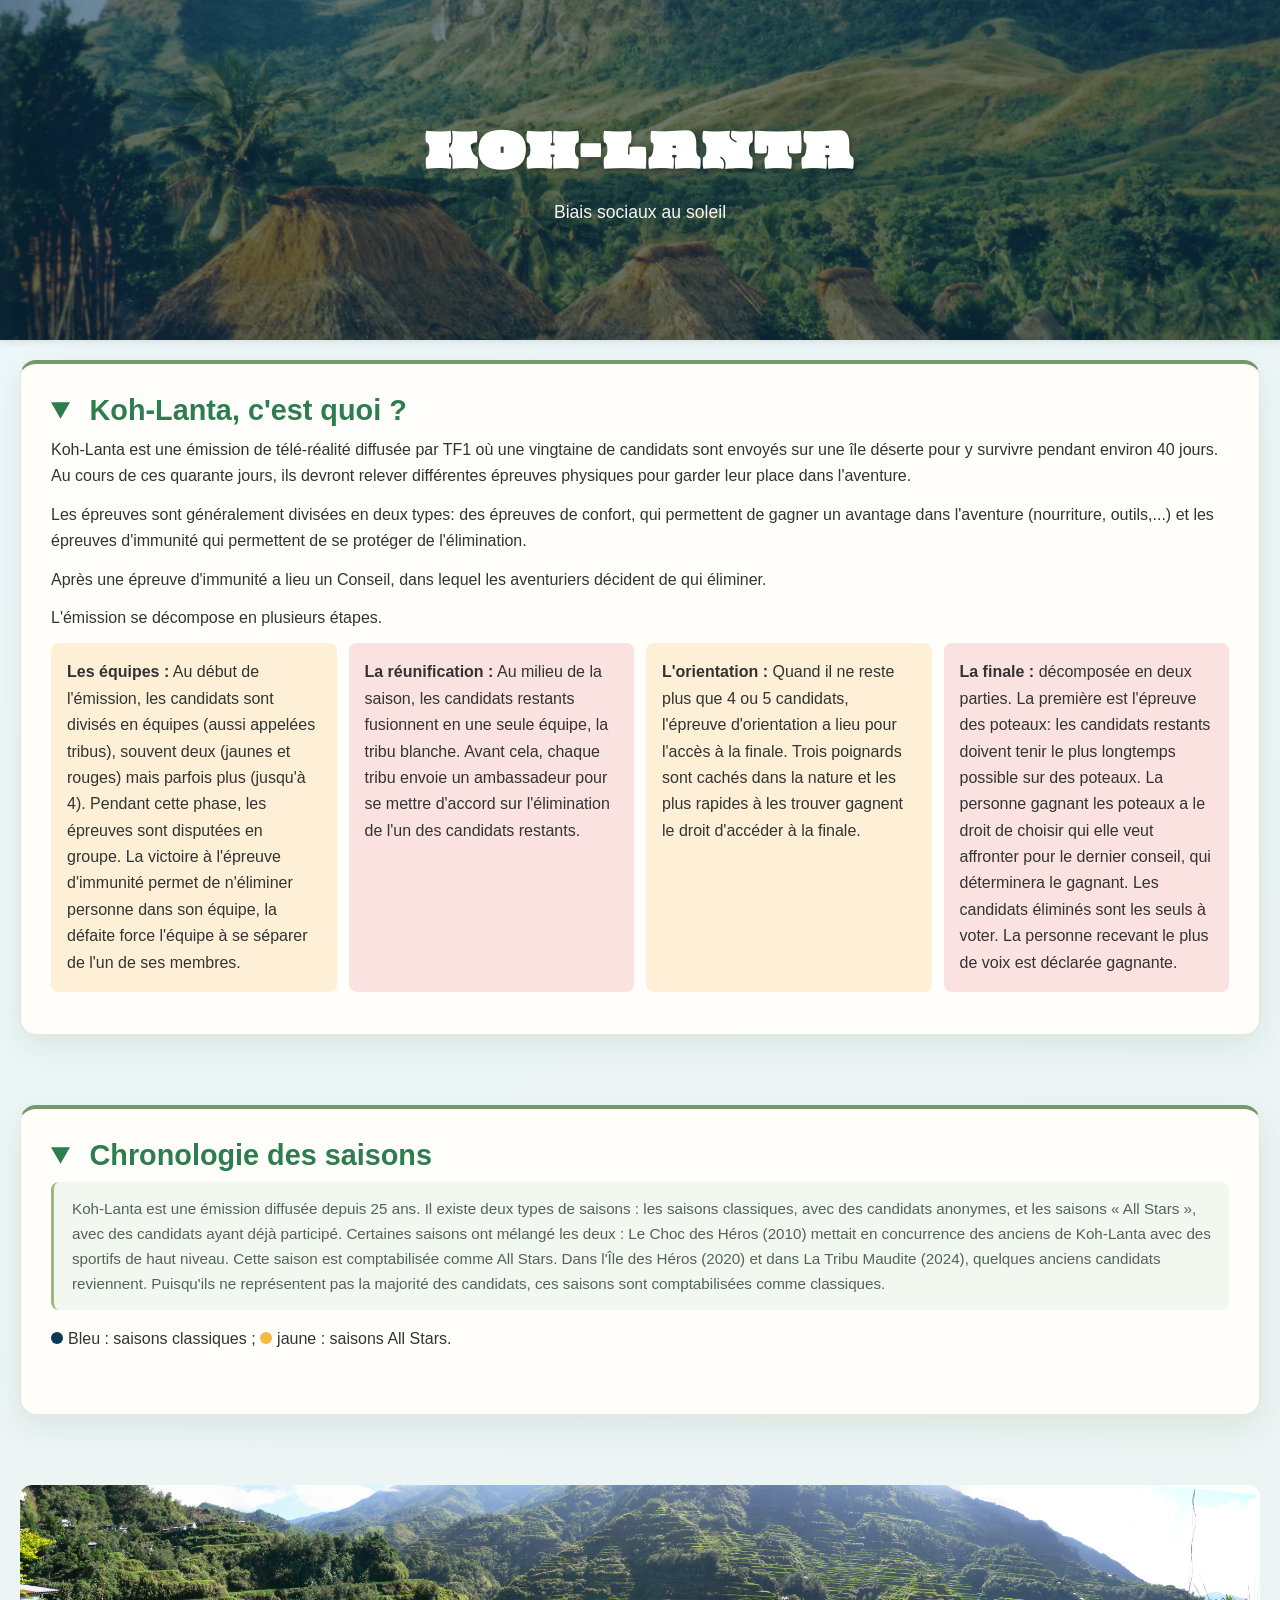
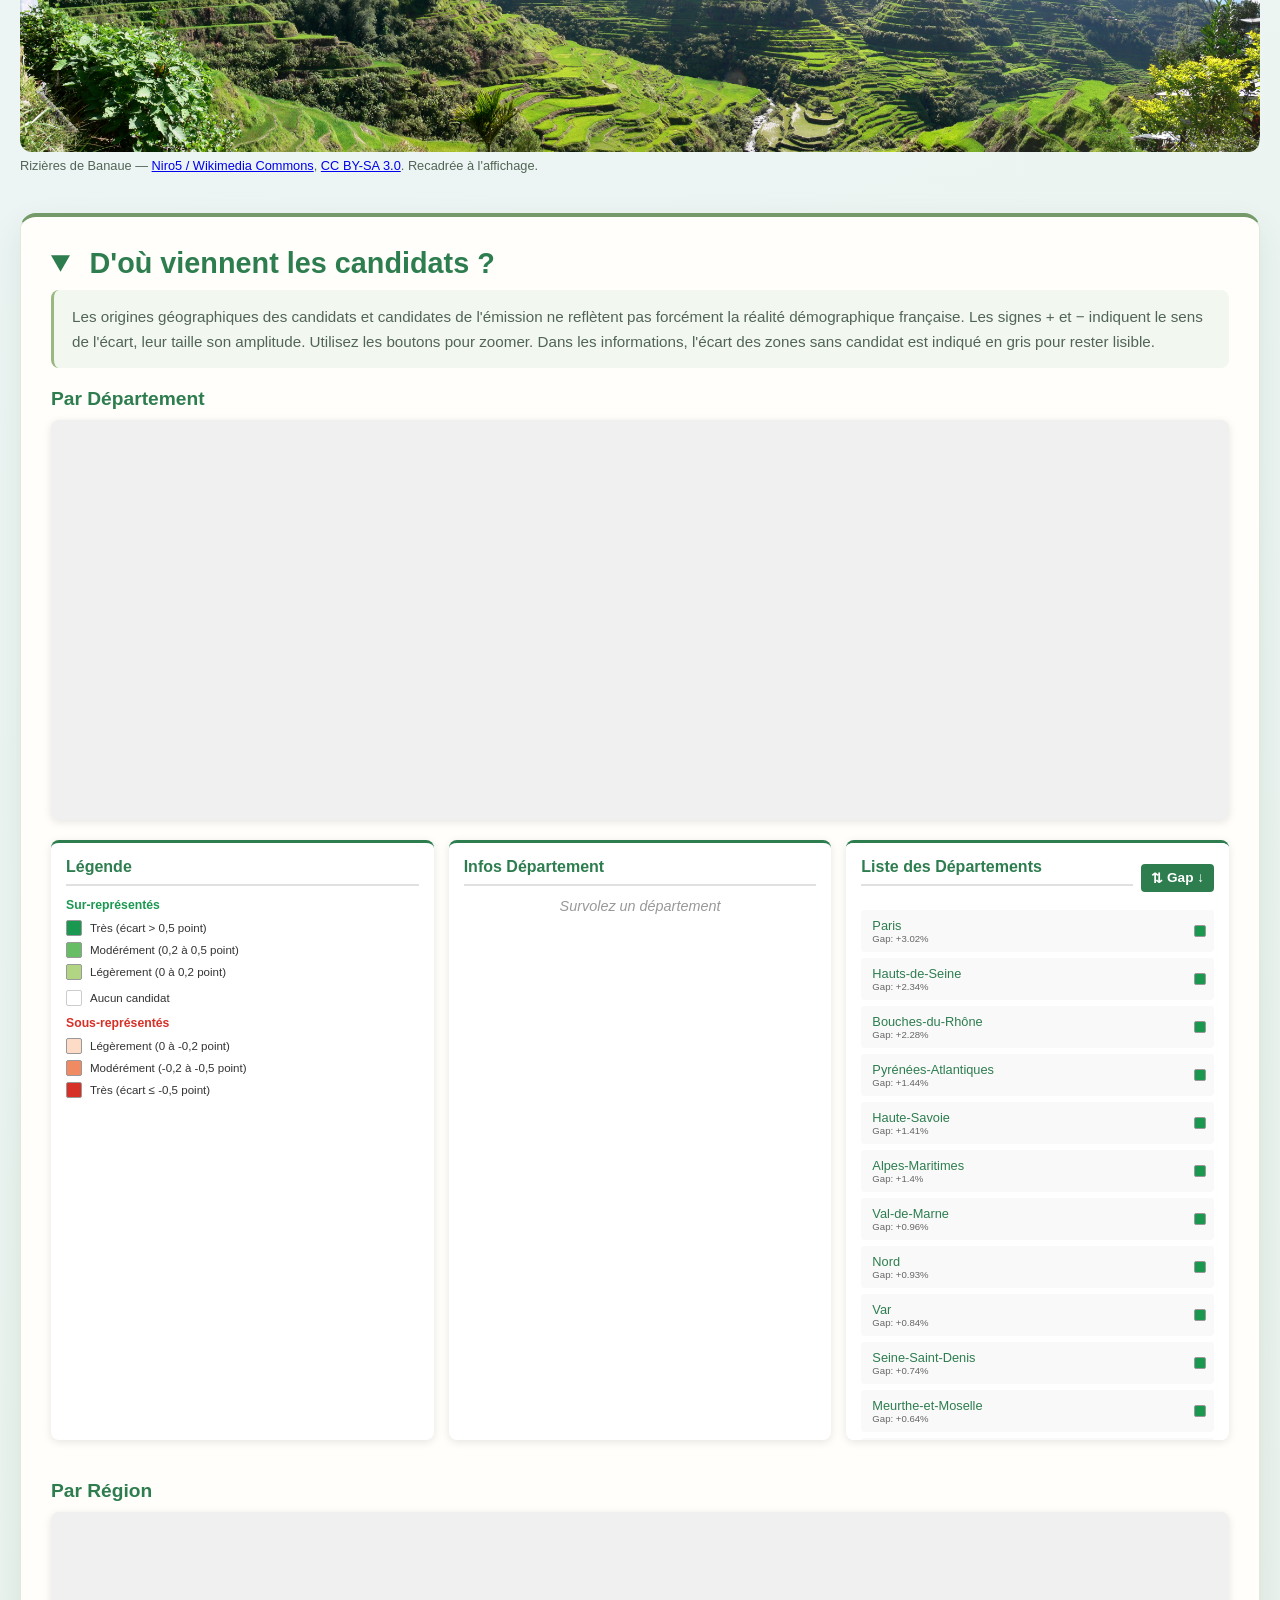
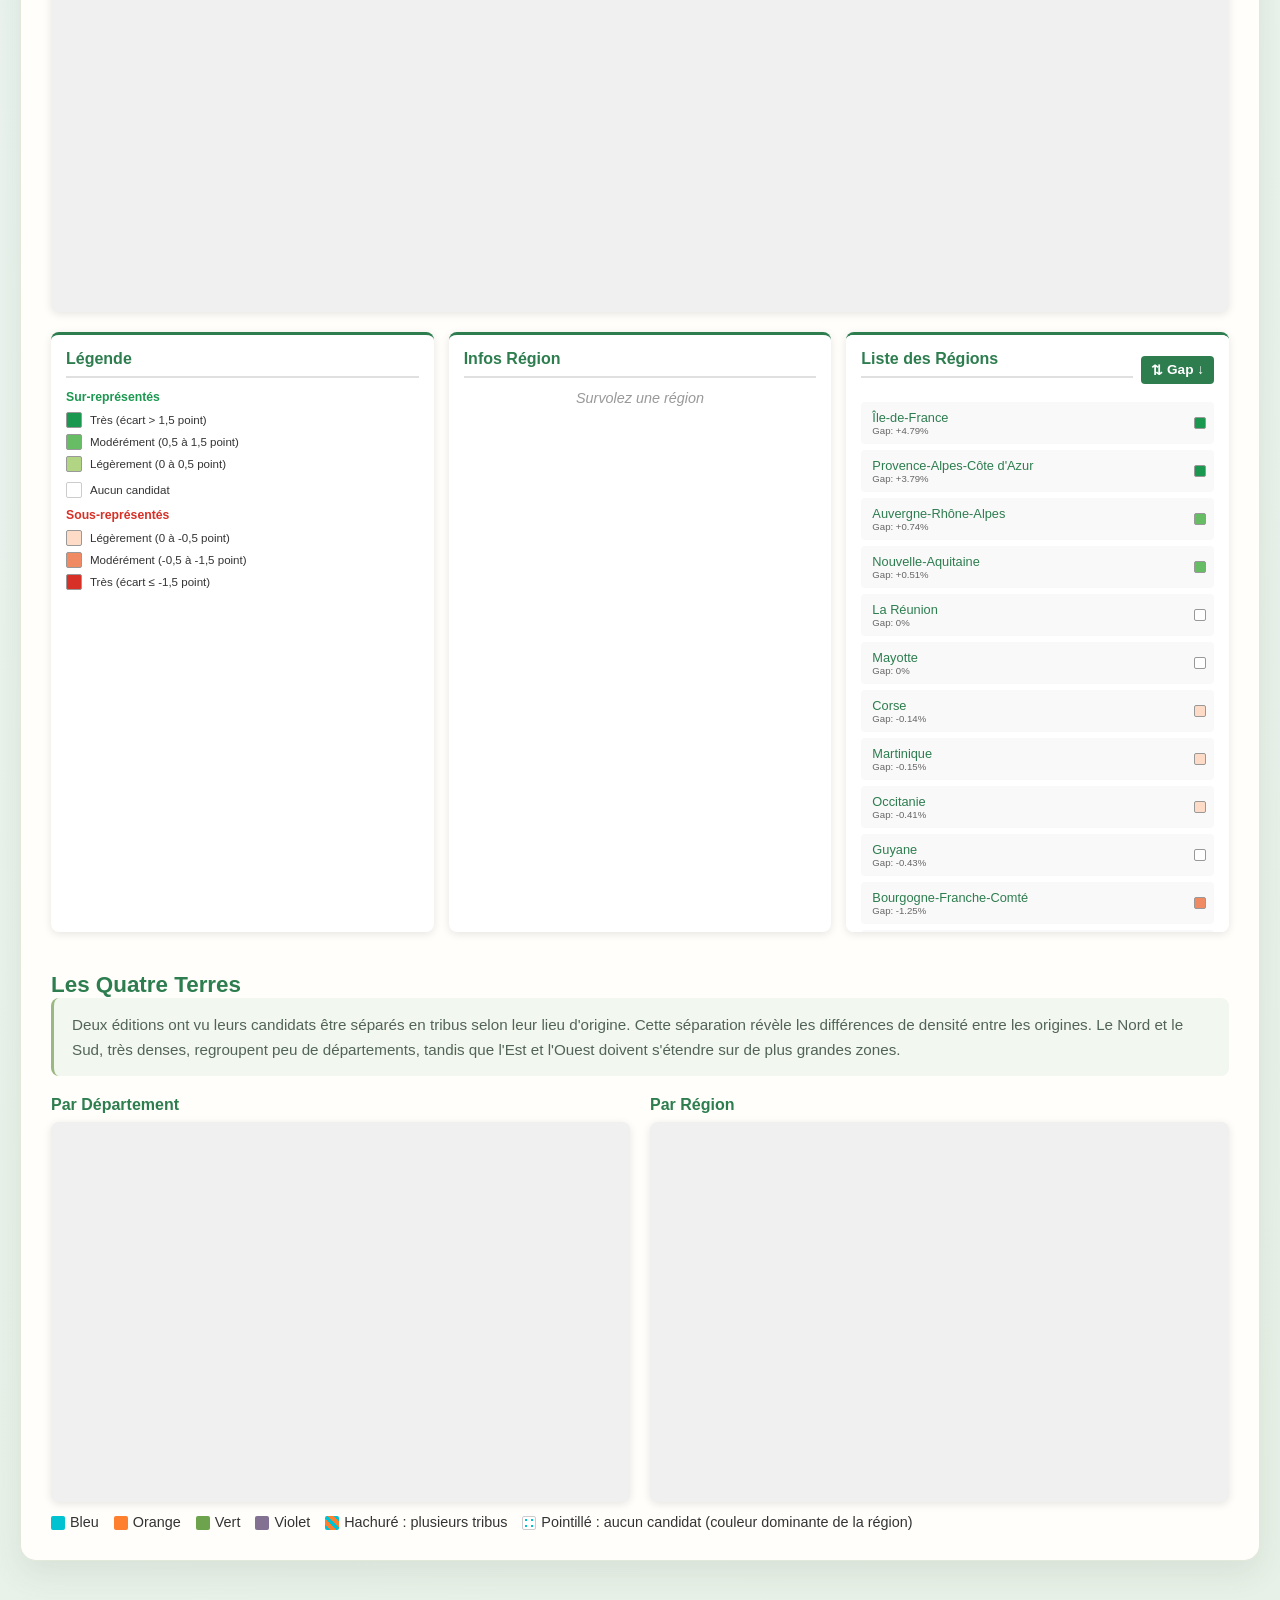
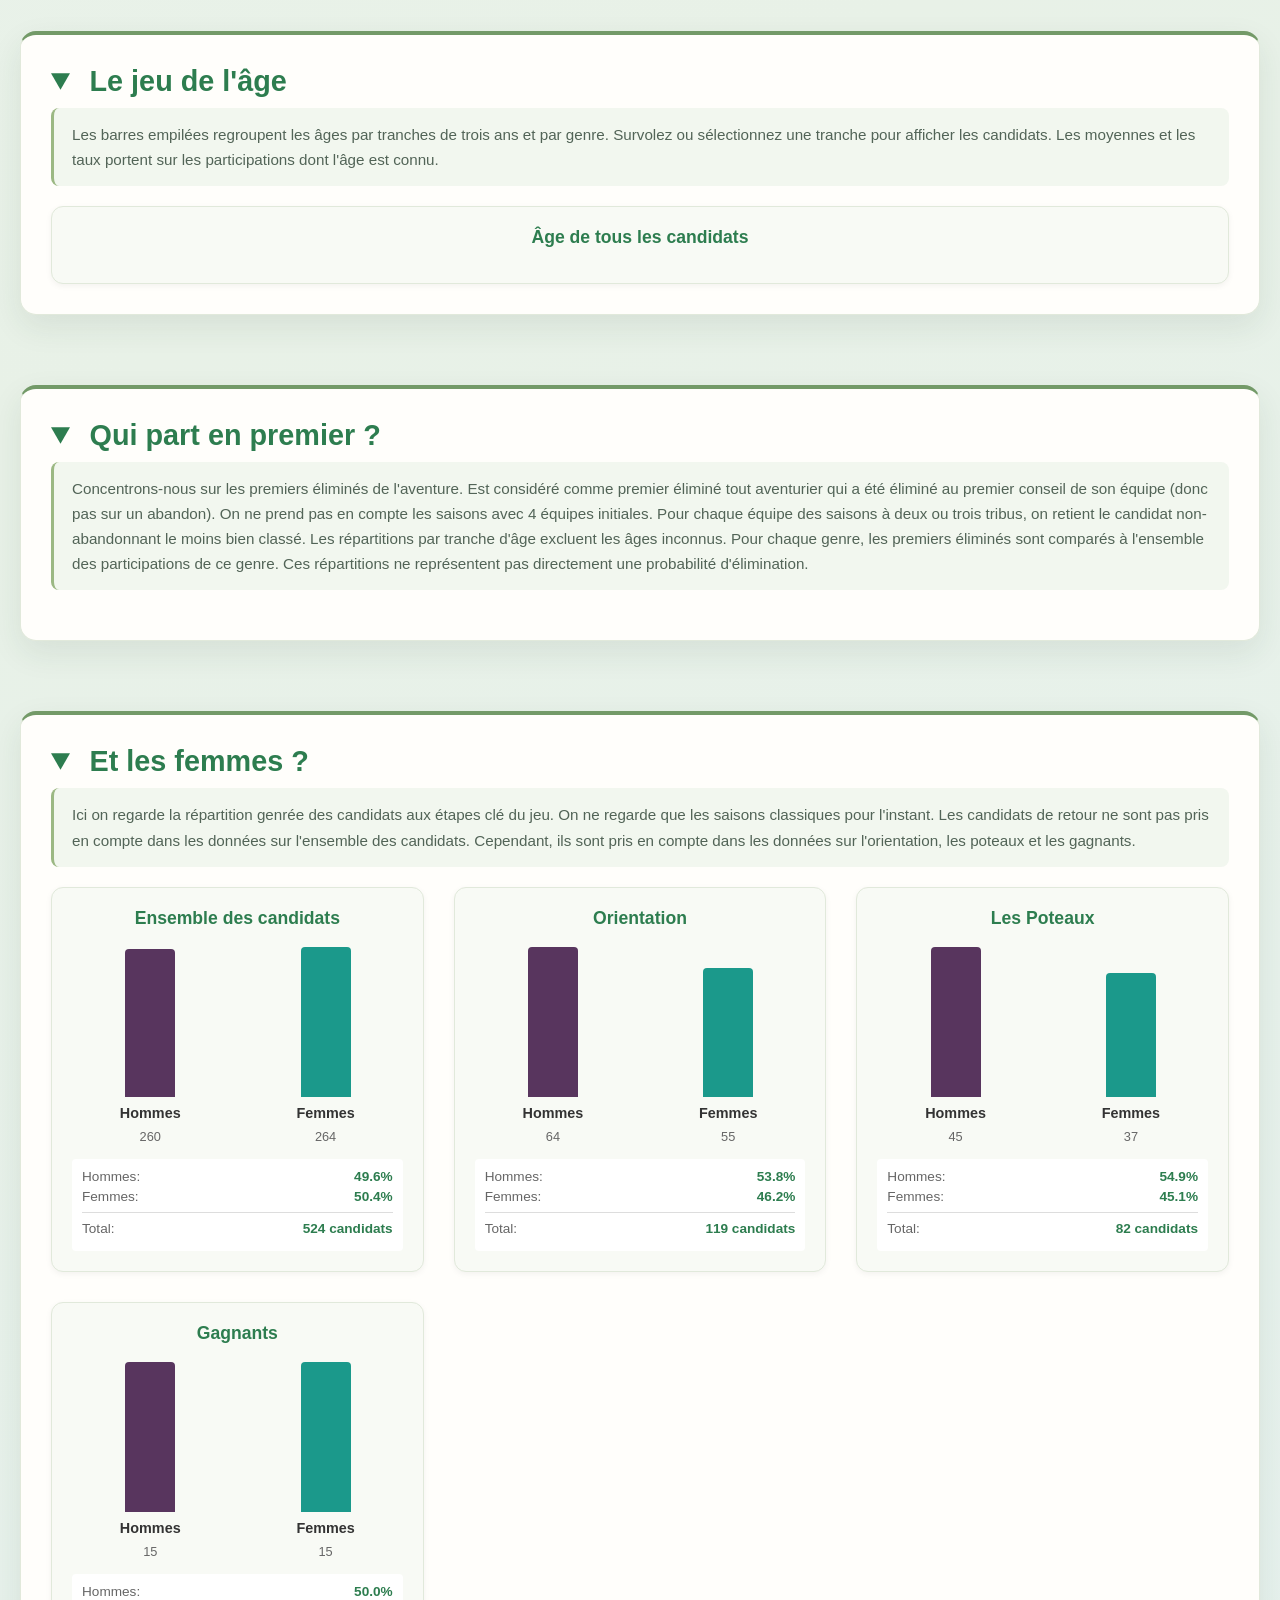
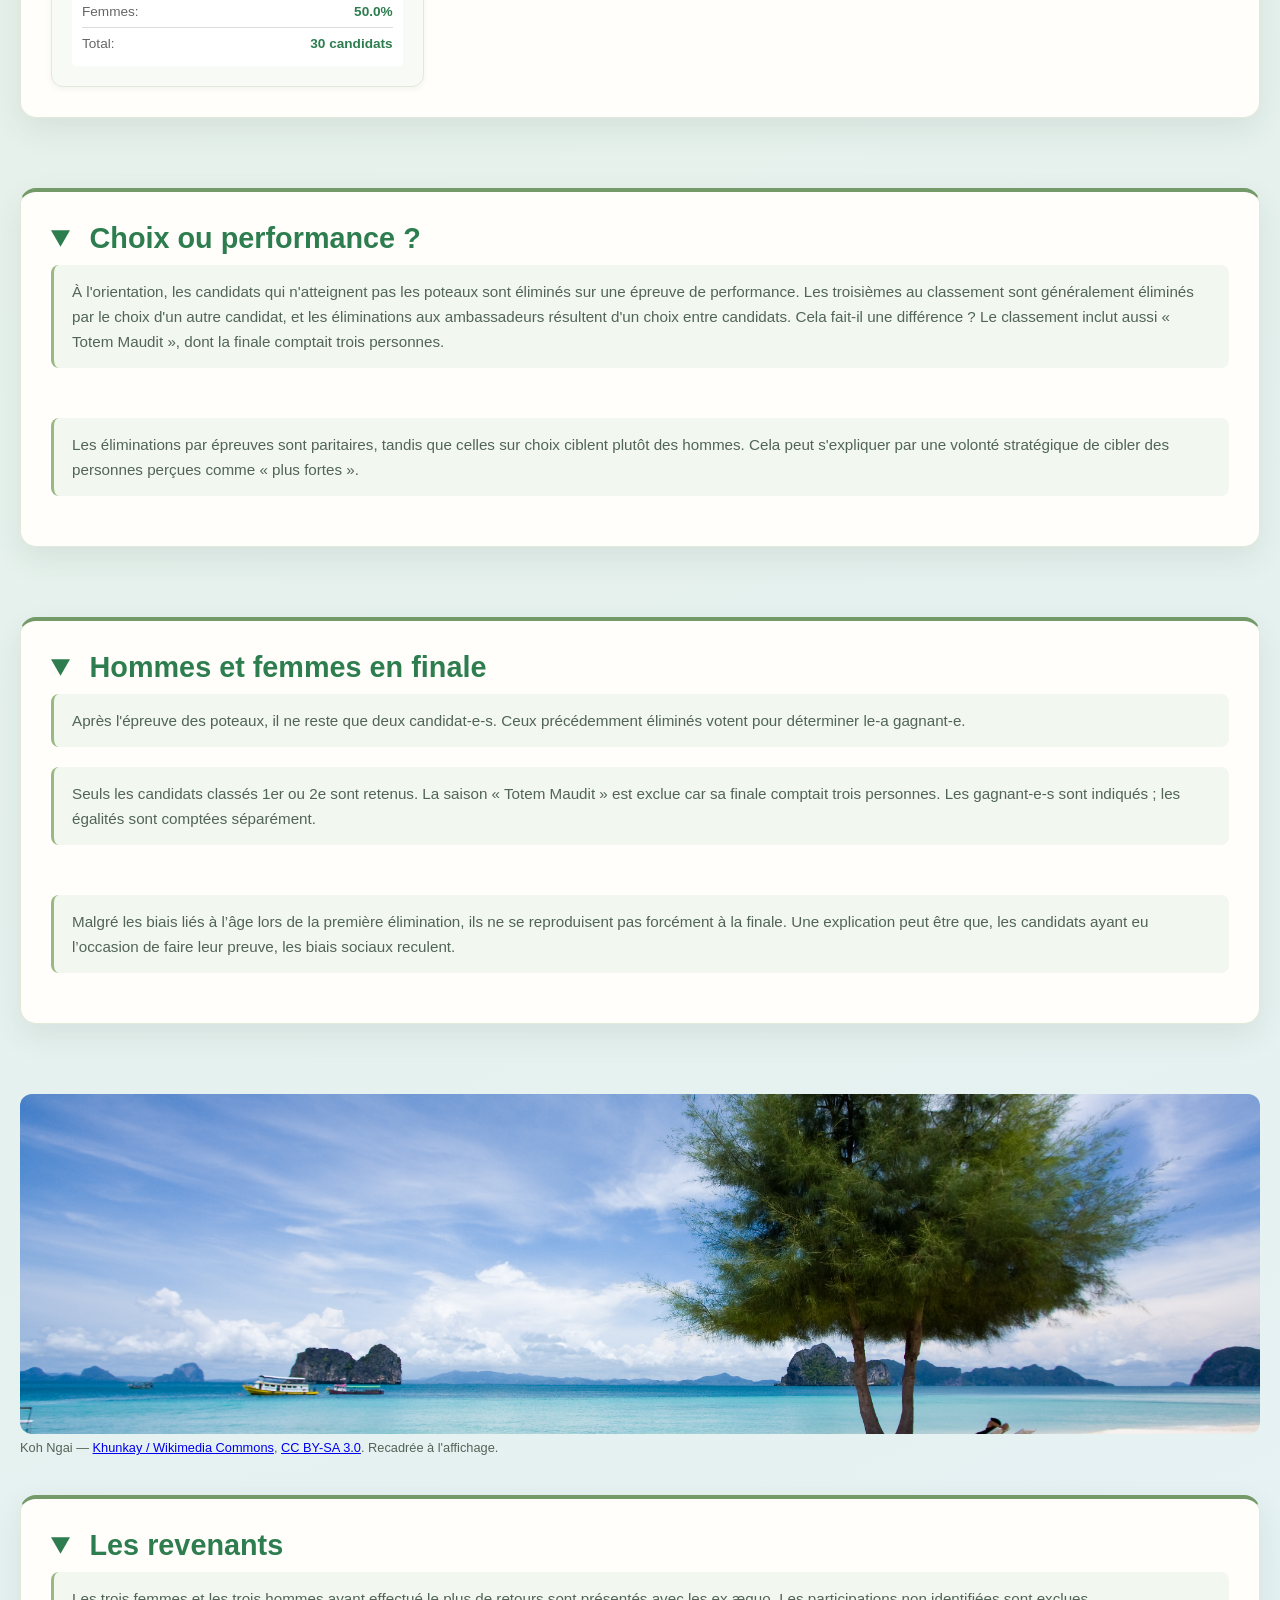
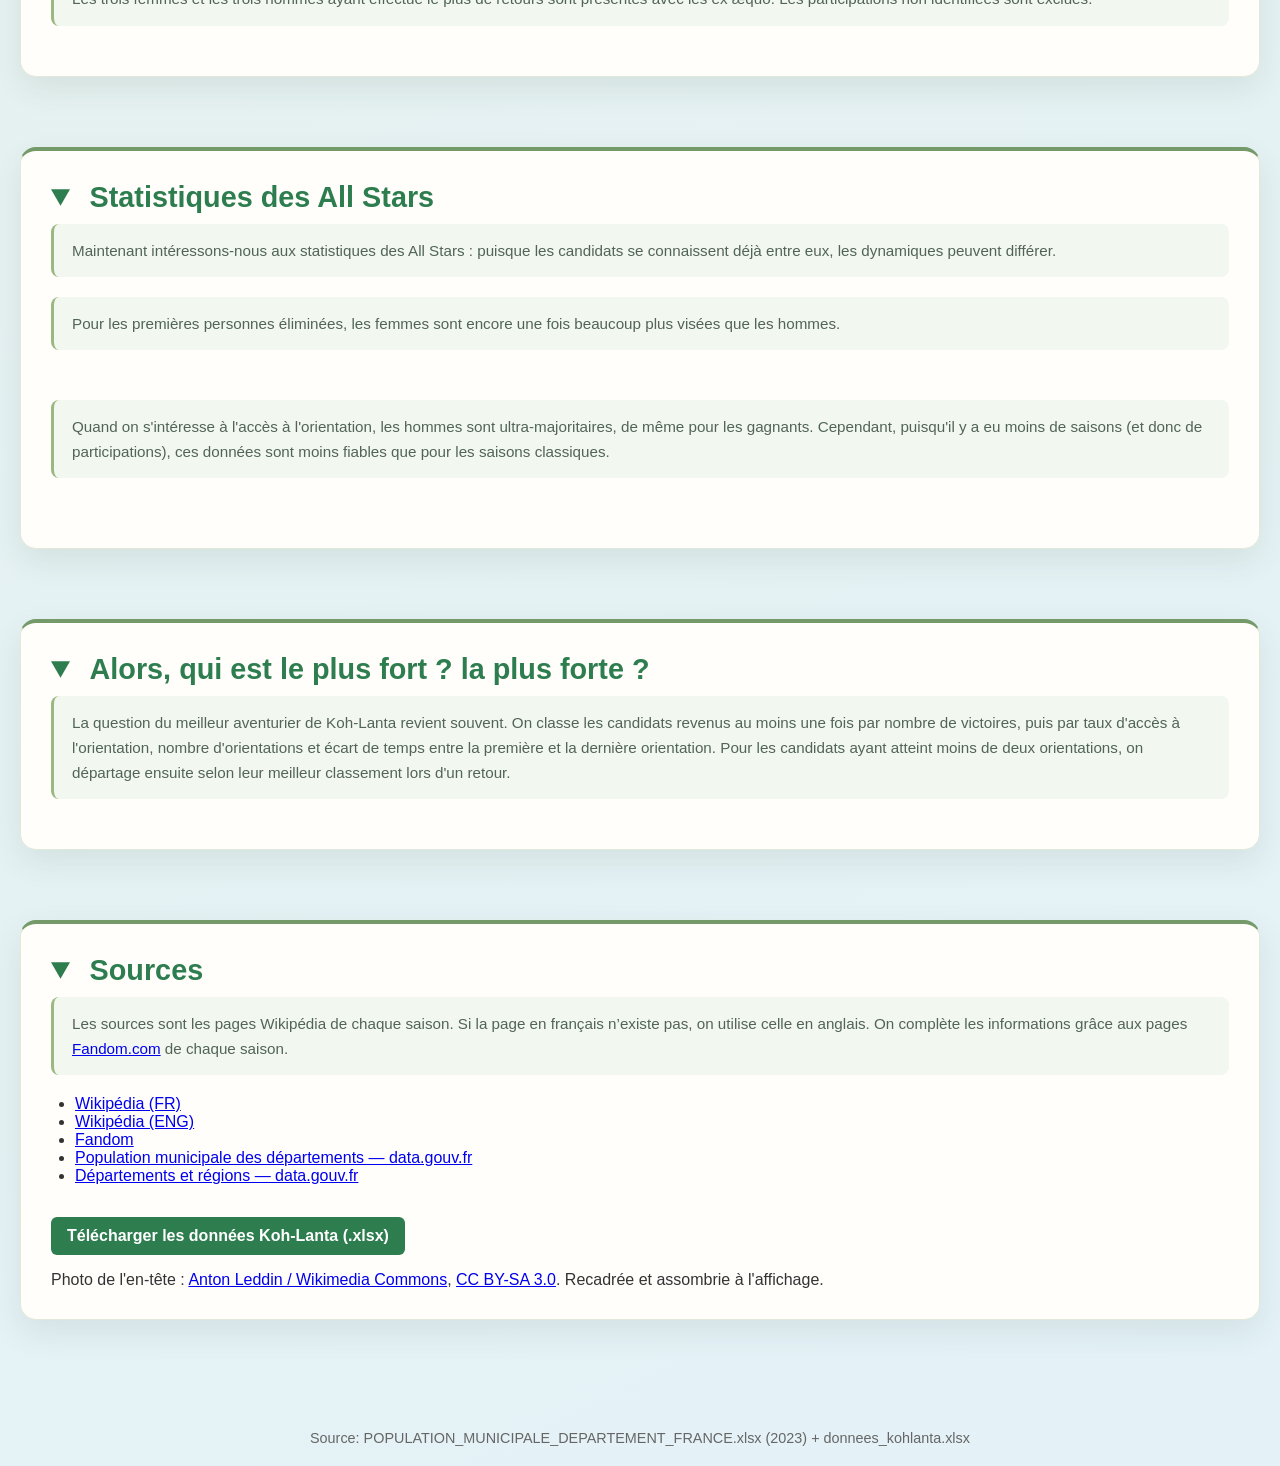
==== commit c5c406c3: "ajout sources" ====
--- a/index.html
+++ b/index.html
@@ -103,6 +103,10 @@
         .ranking-metrics { display: flex; flex-wrap: wrap; gap: 8px 18px; margin-top: 8px; font-size: 0.9em; }
         .ranking-appearances { padding-left: 20px; margin-top: 10px; font-size: 0.9em; }
         #ranking > .gender-chart { margin-top: 30px; }
+        .sources-list { padding-left: 24px; margin-bottom: 16px; }
+        .download-link { display: inline-block; margin: 16px 0; padding: 10px 16px; border-radius: 6px; background: #2d7d4f; color: white; text-decoration: none; font-weight: 600; }
+        .download-link:hover { background: #215e3b; }
+        .download-link:focus-visible { outline: 3px solid #247aa1; outline-offset: 3px; }
         .data-table { width: 100%; border-collapse: collapse; text-align: left; }
         .data-table th, .data-table td { border-bottom: 1px solid #dce7d7; padding: 10px; }
         .data-table th { color: #2d7d4f; }
@@ -972,11 +976,14 @@
         <details class="section" open>
             <summary><h2>Sources</h2></summary>
             <p class="section-description">Les sources sont les pages Wikipédia de chaque saison. Si la page en français n’existe pas, on utilise celle en anglais. On complète les informations grâce aux pages <a href="http://fandom.com">Fandom.com</a> de chaque saison.</p>
-            <ul>
+            <ul class="sources-list">
                 <li><a href="https://fr.wikipedia.org/wiki/Koh-Lanta">Wikipédia (FR)</a></li>
                 <li><a href="https://en.wikipedia.org/wiki/Koh-Lanta">Wikipédia (ENG)</a></li>
                 <li><a href="https://kohlanta.fandom.com/fr/wiki/Wiki_Koh_Lanta">Fandom</a></li>
+                <li><a href="https://www.data.gouv.fr/datasets/population-municipale-des-departements-france-entiere">Population municipale des départements — data.gouv.fr</a></li>
+                <li><a href="https://www.data.gouv.fr/datasets/departements-de-france">Départements et régions — data.gouv.fr</a></li>
             </ul>
+            <a class="download-link" href="data/donnees_kohlanta.xlsx" download>Télécharger les données Koh-Lanta (.xlsx)</a>
             <p>Photo de l'en-tête : <a href="https://commons.wikimedia.org/w/index.php?curid=1943651">Anton Leddin / Wikimedia Commons</a>, <a href="https://creativecommons.org/licenses/by-sa/3.0/">CC BY-SA 3.0</a>. Recadrée et assombrie à l'affichage.</p>
         </details>
     </div>
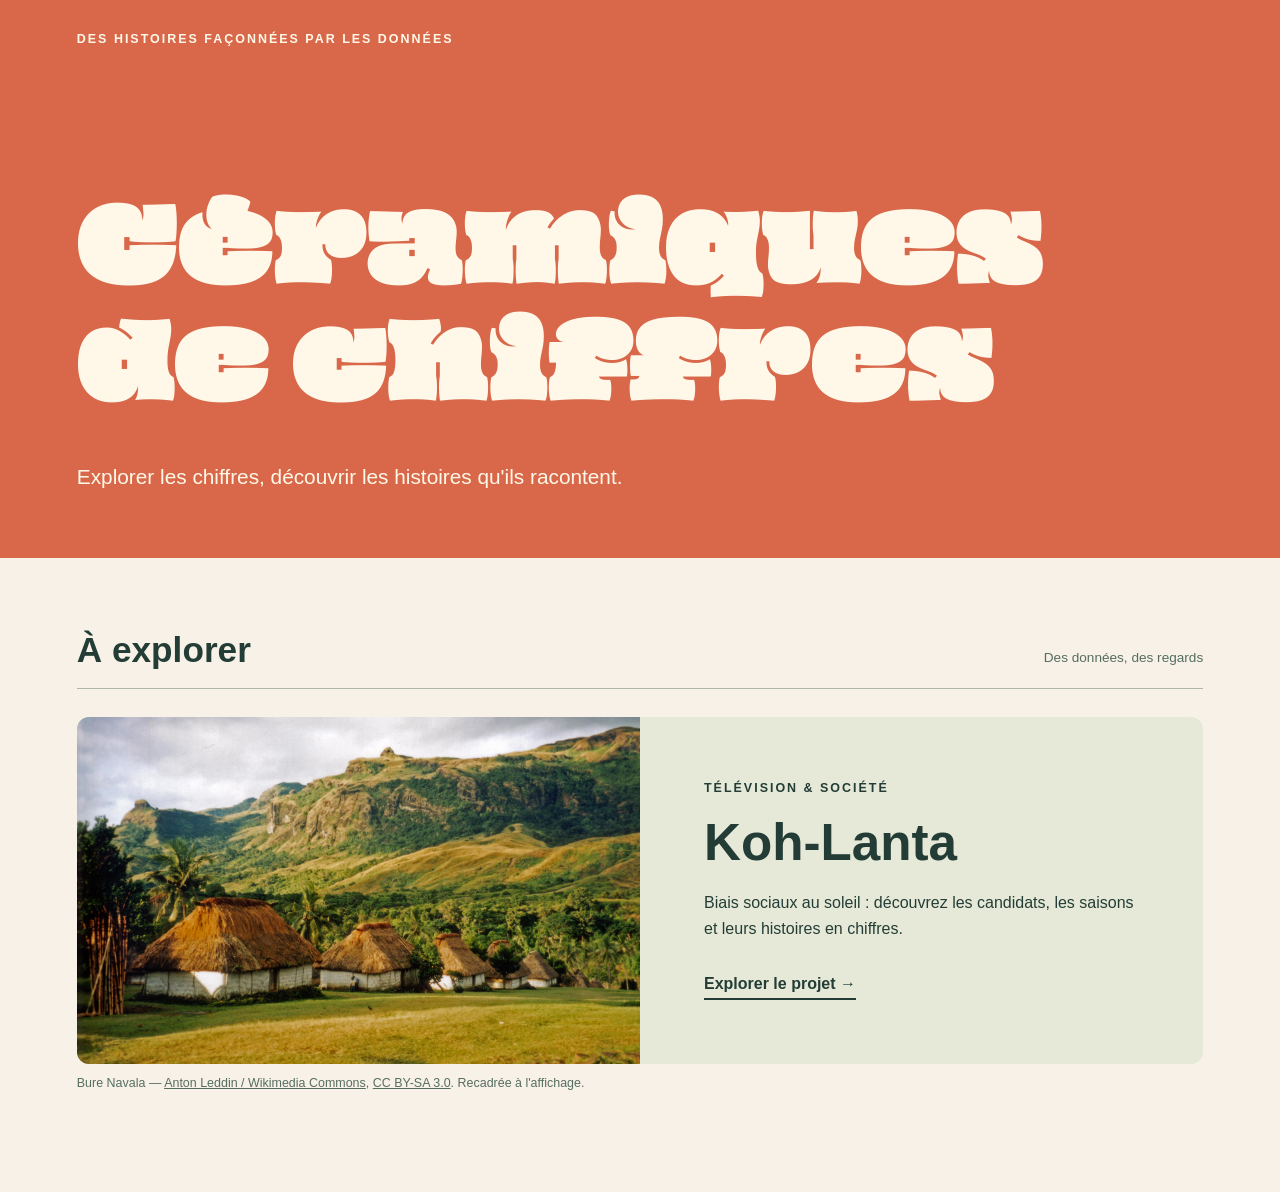
==== commit 2b6e1942: "homepage" ====
--- a/index.html
+++ b/index.html
@@ -3,997 +3,129 @@
 <head>
     <meta charset="UTF-8">
     <meta name="viewport" content="width=device-width, initial-scale=1.0">
-    <title>Koh-Lanta en chiffres</title>
-    <link rel="icon" href="data:image/svg+xml,%3Csvg xmlns='http://www.w3.org/2000/svg' viewBox='0 0 100 100'%3E%3Ctext y='.9em' font-size='90'%3E%F0%9F%8C%B4%3C/text%3E%3C/svg%3E">
+    <meta name="description" content="Des histoires et des données à explorer.">
+    <title>Céramiques de chiffres</title>
     <link rel="preconnect" href="https://fonts.googleapis.com">
     <link rel="preconnect" href="https://fonts.gstatic.com" crossorigin>
-    <link href="https://fonts.googleapis.com/css2?family=Oi&display=swap" rel="stylesheet">
+    <link href="https://fonts.googleapis.com/css2?family=Foldit:wght@100..900&family=Oi&display=swap" rel="stylesheet">
     <style>
-        * {
+        * { box-sizing: border-box; }
+        body {
             margin: 0;
-            padding: 0;
-            box-sizing: border-box;
+            background: #f7f1e7;
+            color: #233d36;
+            font-family: 'Segoe UI', Tahoma, Geneva, Verdana, sans-serif;
         }
-
-        body {
-            font-family: 'Segoe UI', Tahoma, Geneva, Verdana, sans-serif;
-            background: linear-gradient(155deg, #eef7fa 0%, #e8f1e7 52%, #e4f2f8 100%);
-            min-height: 100vh;
-            color: #333;
+        .site-header {
+            padding: 32px clamp(22px, 6vw, 88px) 65px;
+            background: #d9684a;
+            color: #fff8e9;
         }
-
-        .header {
-            position: relative;
-            background: #0B3954;
-            color: white;
-            min-height: 340px;
+        .eyebrow {
+            margin: 0;
+            font-size: 0.78rem;
+            font-weight: 700;
+            letter-spacing: 0.16em;
+            text-transform: uppercase;
+        }
+        .hero {
+            max-width: 1200px;
+            margin: 0 auto;
+            padding-top: clamp(70px, 12vw, 150px);
+        }
+        h1 {
+            max-width: 1100px;
+            margin: 0;
+            font-family: 'Oi', Georgia, serif;
+            font-size: clamp(2.4rem, 7.8vw, 7rem);
+            font-weight: 400;
+            line-height: 1.17;
+            overflow-wrap: anywhere;
+        }
+        .hero p {
+            max-width: 560px;
+            margin: 30px 0 0;
+            font-size: clamp(1.05rem, 2vw, 1.3rem);
+            line-height: 1.6;
+        }
+        main {
+            max-width: 1376px;
+            margin: 0 auto;
+            padding: 72px clamp(22px, 6vw, 88px) 100px;
+        }
+        .section-heading {
+            display: flex;
+            align-items: baseline;
+            justify-content: space-between;
+            gap: 20px;
+            border-bottom: 1px solid #aeb8a9;
+            padding-bottom: 18px;
+            margin-bottom: 28px;
+        }
+        .section-heading h2 { margin: 0; font-size: clamp(1.6rem, 3vw, 2.2rem); }
+        .section-heading span { font-size: 0.85rem; color: #566d60; }
+        .project {
             display: grid;
-            place-items: center;
-            text-align: center;
-            box-shadow: 0 2px 8px rgba(0, 0, 0, 0.1);
+            grid-template-columns: minmax(0, 1fr) minmax(0, 1fr);
+            overflow: hidden;
+            border-radius: 12px;
+            background: #e6e9d8;
+            color: inherit;
+            text-decoration: none;
         }
-        .header::after { content: ''; position: absolute; inset: 0; background: rgba(11, 57, 84, 0.55); }
-        .header-text { position: relative; z-index: 1; padding: 30px 20px; }
-
-        .header h1 {
-            font-family: 'Oi', Georgia, serif;
-            font-size: 3em;
-            margin-bottom: 10px;
-            text-shadow: 2px 2px 4px rgba(0, 0, 0, 0.3);
-            font-weight: 400;
-            letter-spacing: 1px;
+        .project:focus-visible { outline: 4px solid #233d36; outline-offset: 5px; }
+        .project-image {
+            min-height: 300px;
+            background: #0b3954 url('pictures/BureNavala2.jpg') center / cover;
         }
-
-        .header p {
-            font-size: 1.1em;
-            opacity: 0.95;
-        }
-        .header img { position: absolute; inset: 0; width: 100%; height: 100%; object-fit: cover; }
-
-        .container {
-            max-width: 1800px;
-            margin: 0 auto;
-            padding: 20px 20px;
-        }
-        .landscape { margin: 0; }
-        .landscape img { display: block; width: 100%; max-height: 340px; object-fit: cover; border-radius: 12px; }
-        .landscape figcaption { color: #526457; font-size: 0.8em; margin-top: 6px; }
-
-        .section {
-            background: #fffefb;
-            border-radius: 16px;
-            box-shadow: 0 12px 32px rgba(34, 69, 46, 0.09);
-            padding: 30px;
-            margin-bottom: 30px;
-            border: 1px solid #e1e9db;
-            border-top: 4px solid #739a68;
-        }
-        .section > summary { cursor: pointer; color: #2d7d4f; }
-        .section > summary::marker { font-size: 1.8em; }
-        .section > summary h2 { display: inline-flex; margin-left: 8px; }
-        .section > summary:focus-visible { outline: 3px solid #247aa1; outline-offset: 4px; }
-        .introduction p, .introduction li { line-height: 1.65; margin-bottom: 12px; }
-        .introduction ul { padding-left: 24px; }
-
-        .section h2 {
-            font-size: 1.8em;
-            color: #2d7d4f;
-            margin-bottom: 10px;
-            display: flex;
-            align-items: center;
-            gap: 10px;
-        }
-
-        .introduction ul { list-style: none; padding: 0; display: grid; grid-template-columns: repeat(auto-fit, minmax(min(240px, 100%), 1fr)); gap: 12px; }
-        .introduction li { padding: 16px; border-radius: 8px; background: rgba(244, 185, 66, 0.2); color: #333; }
-        .introduction li:nth-child(even) { background: rgba(209, 29, 35, 0.12); color: #333; }
-        .map-zoom { position: absolute; top: 10px; left: 10px; z-index: 1; display: flex; gap: 4px; }
-        .map-zoom button { width: 36px; height: 36px; font-size: 1.4em; cursor: pointer; }
-        #map-dept, #map-region, .tribe-map { position: relative; overflow: hidden; }
-        .map-sign { pointer-events: none; font-weight: bold; text-anchor: middle; dominant-baseline: central; paint-order: stroke; stroke: white; stroke-width: 3px; stroke-linejoin: round; fill: #111; }
-        .timeline { display: flex; gap: 12px; overflow-x: auto; padding: 18px 0; }
-        .timeline-year { min-width: 155px; border-top: 3px solid #0B3954; padding-top: 10px; }
-        .timeline-season { padding: 8px; margin-top: 8px; border-radius: 5px; background: #0B3954; color: white; }
-        .timeline-season.allstar { background: #F4B942; color: #222; }
-        .timeline-season small { display: block; margin-top: 5px; }
-        .timeline-legend i { display: inline-block; width: 12px; height: 12px; border-radius: 50%; margin-right: 5px; }
-        .ranking { list-style: none; padding: 0; display: grid; gap: 12px; }
-        .ranking > li { text-align: left; background: #f8faf5; border: 1px solid #e1e9db; border-radius: 10px; padding: 14px; }
-        .ranking-name { color: #2d7d4f; font-size: 1.05em; }
-        .ranking-metrics { display: flex; flex-wrap: wrap; gap: 8px 18px; margin-top: 8px; font-size: 0.9em; }
-        .ranking-appearances { padding-left: 20px; margin-top: 10px; font-size: 0.9em; }
-        #ranking > .gender-chart { margin-top: 30px; }
-        .sources-list { padding-left: 24px; margin-bottom: 16px; }
-        .download-link { display: inline-block; margin: 16px 0; padding: 10px 16px; border-radius: 6px; background: #2d7d4f; color: white; text-decoration: none; font-weight: 600; }
-        .download-link:hover { background: #215e3b; }
-        .download-link:focus-visible { outline: 3px solid #247aa1; outline-offset: 3px; }
-        .data-table { width: 100%; border-collapse: collapse; text-align: left; }
-        .data-table th, .data-table td { border-bottom: 1px solid #dce7d7; padding: 10px; }
-        .data-table th { color: #2d7d4f; }
-        .chart-scroll { overflow-x: auto; }
-        .chart-scroll > svg, .age-chart-graph svg { min-width: 550px; }
-        #returnee-flow .gender-chart { overflow-x: auto; }
-        #returnee-flow svg { min-width: 800px; }
-
-        .section-description {
-            color: #526457;
-            font-size: 0.95em;
-            margin-bottom: 20px;
-            line-height: 1.65;
-            padding: 14px 18px;
-            background: #f2f7ef;
-            border-radius: 8px;
-            border-left: 3px solid #9bb883;
-        }
-
-        .maps-container {
-            display: flex;
-            gap: 20px;
-            margin-top: 20px;
-        }
-
-        .map-item {
-            flex: 1;
+        .project-content {
             display: flex;
             flex-direction: column;
+            align-items: flex-start;
+            justify-content: center;
+            padding: clamp(30px, 5vw, 70px);
         }
-
-        .tribe-maps {
-            display: flex;
-            gap: 20px;
-            margin-top: 15px;
+        .project-content h3 { margin: 18px 0; font-size: clamp(2rem, 4vw, 3.2rem); }
+        .project-content p:not(.eyebrow) { margin: 0; line-height: 1.65; }
+        .project-action {
+            margin-top: 32px;
+            padding-bottom: 5px;
+            border-bottom: 2px solid currentColor;
+            font-weight: 700;
         }
-
-        .tribe-map-item {
-            flex: 1;
-            min-width: 0;
-        }
-
-        .tribe-map-item h4 {
-            color: #2d7d4f;
-            margin-bottom: 8px;
-        }
-
-        .tribe-map {
-            height: 380px;
-            border-radius: 8px;
-            background: #f0f0f0;
-            box-shadow: 0 2px 8px rgba(0, 0, 0, 0.1);
-        }
-
-        .tribe-legend {
-            display: flex;
-            flex-wrap: wrap;
-            gap: 15px;
-            margin-top: 12px;
-            font-size: 0.9em;
-        }
-
-        .tribe-legend i {
-            display: inline-block;
-            width: 14px;
-            height: 14px;
-            margin-right: 5px;
-            vertical-align: middle;
-            border-radius: 2px;
-        }
-
-        .subsection-title {
-            font-size: 1.4em;
-            color: #2d7d4f;
-            margin-top: 40px;
-        }
-
-        .map-item h3 {
-            font-size: 1.2em;
-            color: #2d7d4f;
-            margin-bottom: 10px;
-        }
-
-        .map-wrapper {
-            flex: 1;
-            display: flex;
-            gap: 20px;
-            min-height: 600px;
-        }
-
-        #map-dept, #map-region {
-            flex: 2;
-            border-radius: 8px;
-            background: #f0f0f0;
-            box-shadow: 0 2px 8px rgba(0, 0, 0, 0.1);
-            min-height: 600px;
-            min-width: 400px;
-        }
-
-        #map-dept svg, #map-region svg, .tribe-map svg {
-            width: 100%;
-            height: 100%;
-        }
-
-        .department {
-            stroke: #999;
-            stroke-width: 0.5px;
-            cursor: pointer;
-            transition: all 0.2s ease;
-        }
-
-        .department:hover {
-            stroke: #2d7d4f;
-            stroke-width: 1.5px;
-            filter: brightness(0.95);
-        }
-
-        .region {
-            stroke: #999;
-            stroke-width: 0.5px;
-            cursor: pointer;
-            transition: all 0.2s ease;
-        }
-
-        .region:hover {
-            stroke: #2d7d4f;
-            stroke-width: 1.5px;
-            filter: brightness(0.95);
-        }
-
-        .sidebars {
-            flex: 0 0 900px;
-            display: flex;
-            flex-direction: row;
-            gap: 15px;
-            max-height: 600px;
-        }
-
-        .sidebar {
-            background: white;
-            padding: 15px;
-            border-radius: 8px;
-            box-shadow: 0 2px 8px rgba(0, 0, 0, 0.1);
-            overflow-y: auto;
-            flex: 1 1 280px;
-            min-height: 200px;
-            max-height: 600px;
-            border-top: 3px solid #2d7d4f;
-        }
-
-        .sidebar h3 {
-            font-size: 1em;
-            color: #2d7d4f;
-            margin-bottom: 12px;
-            font-weight: 600;
-            padding-bottom: 8px;
-            border-bottom: 2px solid #e0e0e0;
-        }
-
-        .legend {
-            font-size: 0.85em;
-        }
-
-        .legend h4 {
-            font-size: 0.9em;
-            margin-top: 10px;
-            margin-bottom: 8px;
-            font-weight: 600;
-            color: #333;
-        }
-
-        .legend-item {
-            display: flex;
-            align-items: center;
-            margin-bottom: 6px;
-        }
-
-        .legend-color {
-            width: 16px;
-            height: 16px;
-            border-radius: 2px;
-            margin-right: 8px;
-            border: 1px solid #999;
-            flex-shrink: 0;
-        }
-
-        .legend-item span {
-            font-size: 0.85em;
-        }
-
-        .info-row {
-            display: flex;
-            justify-content: space-between;
-            padding: 6px 0;
-            border-bottom: 1px solid #e8e8e8;
-            gap: 10px;
-            font-size: 0.85em;
-        }
-
-        .info-row:last-of-type {
-            border-bottom: none;
-        }
-
-        .label {
-            font-weight: 600;
-            color: #555;
-            flex-shrink: 0;
-        }
-
-        .value {
-            color: #333;
-            text-align: right;
-        }
-
-        .candidates-list {
-            margin-top: 12px;
-            padding-top: 12px;
-            border-top: 2px solid #2d7d4f;
-        }
-
-        .candidates-list h4 {
-            color: #2d7d4f;
-            font-size: 0.85em;
-            margin-bottom: 6px;
-        }
-
-        .candidate-name {
-            padding: 2px 0;
-            font-size: 0.8em;
-            color: #555;
-        }
-
-        .placeholder {
-            color: #999;
-            font-style: italic;
-            text-align: center;
-            font-size: 0.9em;
-        }
-
-        .dept-list {
-            display: flex;
-            flex-direction: column;
-            gap: 6px;
-            font-size: 0.8em;
-            overflow-y: visible;
-        }
-
-        .dept-item {
-            padding: 8px;
-            background: #f9f9f9;
-            border-radius: 4px;
-            cursor: pointer;
-            transition: all 0.2s ease;
-            display: flex;
-            justify-content: space-between;
-            align-items: center;
-            border-left: 3px solid transparent;
-        }
-
-        .dept-item.locked {
-            background: #fff3e0;
-            border-left-color: #d73027;
-        }
-
-        .dept-item:hover {
-            background: #f0f8f5;
-            border-left-color: #2d7d4f;
-            padding-left: 12px;
-        }
-
-        .dept-name {
-            font-weight: 500;
-            color: #2d7d4f;
-        }
-
-        .dept-gap {
-            font-size: 0.75em;
-            color: #666;
-        }
-
-        .dept-color {
-            width: 12px;
-            height: 12px;
-            border-radius: 2px;
-            border: 1px solid #999;
-        }
-
-        .gender-charts-container {
-            display: grid;
-            grid-template-columns: repeat(auto-fit, minmax(min(300px, 100%), 1fr));
-            gap: 30px;
-            margin-top: 20px;
-        }
-        .gender-charts-container + .section-description { margin-top: 30px; }
-
-        .gender-chart {
-            min-width: 0;
-            background: #f8faf5;
-            border-radius: 12px;
-            padding: 20px;
-            text-align: center;
-            box-shadow: 0 2px 6px rgba(0, 0, 0, 0.05);
-            border: 1px solid #e1e9db;
-        }
-
-        .gender-chart h3 {
-            font-size: 1.1em;
-            color: #2d7d4f;
-            margin-bottom: 15px;
-        }
-
-        .returnee-group h3 { color: #2d7d4f; margin-bottom: 12px; }
-        .returnee-card { background: #f8faf5; border: 1px solid #e1e9db; border-radius: 12px; padding: 16px; margin-bottom: 12px; }
-        .returnee-card h4 { color: #2d7d4f; margin-bottom: 8px; }
-        .returnee-card p { line-height: 1.6; }
-
-        .chart-bars {
-            display: flex;
-            justify-content: space-around;
-            align-items: flex-end;
-            height: 200px;
-            margin-bottom: 15px;
-            gap: 20px;
-        }
-
-        .bar-container {
-            display: flex;
-            flex-direction: column;
-            align-items: center;
-            gap: 8px;
-        }
-
-        .bar {
-            width: 50px;
-            background: #58355e;
-            border-radius: 4px 4px 0 0;
-            transition: all 0.3s ease;
-            position: relative;
-        }
-
-        .bar.female {
-            background: #1b998b;
-        }
-
-        .age-charts-container {
-            display: grid;
-            grid-template-columns: minmax(0, 1fr);
-            gap: 30px;
-        }
-
-        .age-chart-layout { display: flex; gap: 16px; align-items: flex-start; }
-        .age-chart-graph { flex: 2; min-width: 0; overflow-x: auto; }
-        .age-details { flex: 1; min-width: 180px; max-height: 300px; overflow-y: auto; text-align: left; background: white; border-radius: 6px; padding: 12px; font-size: 0.85em; }
-        .age-details ul { padding-left: 18px; margin: 8px 0 0; }
-        .age-details li { margin-bottom: 5px; }
-        .age-hit-area { cursor: pointer; }
-        .age-hit-area:hover, .age-hit-area:focus, .age-hit-area.selected { fill: rgba(0, 0, 0, 0.12); outline: none; }
-        .chart-note { color: #526457; font-size: 0.9em; margin: 10px 0 16px; }
-        .finale-note { grid-column: 1 / -1; margin: 0; }
-        .percentage-row { display: grid; grid-template-columns: minmax(110px, 1fr) 2fr auto; gap: 10px; align-items: center; width: 100%; padding: 8px 4px; border: 0; background: transparent; text-align: left; cursor: pointer; font: inherit; font-size: 0.85em; }
-        .percentage-row:hover, .percentage-row:focus { background: #e6ece2; outline: 2px solid #2d7d4f; }
-        .percentage-track { height: 20px; background: #e6ece2; border-radius: 3px; overflow: hidden; }
-        .percentage-fill { display: block; height: 100%; }
-        .finale-details { margin-top: 12px; padding: 10px; background: white; border-radius: 6px; text-align: left; font-size: 0.85em; max-height: 220px; overflow-y: auto; }
-        .finale-details ul { padding-left: 18px; margin-top: 8px; }
-        .finale-details li { margin-bottom: 5px; }
-        #first-out-charts { display: flex; flex-direction: column; }
-        .first-out-gender-chart { max-width: 500px; width: 100%; align-self: center; }
-        #allstar-age-charts { display: flex; flex-direction: column; }
-        .pie-comparison-section { background: #f8faf5; border: 1px solid #e1e9db; border-radius: 12px; padding: 24px; }
-        .pie-comparison-section > h3 { color: #2d7d4f; text-align: center; margin-bottom: 20px; font-size: 1.15em; }
-        .pie-comparison { display: grid; grid-template-columns: repeat(2, minmax(0, 1fr)); gap: 30px; }
-        .pie-comparison-chart { text-align: center; min-width: 0; }
-        .pie-comparison-chart h4 { color: #526457; font-size: 1em; margin-bottom: 12px; }
-        .pie-comparison-chart + .pie-comparison-chart { border-left: 1px solid #dce7d7; }
-        .pie-slice { cursor: pointer; }
-        .pie-slice:hover, .pie-slice:focus { filter: brightness(1.15); stroke: #333; outline: none; }
-        .pie-hover-info { min-height: 1.5em; font-size: 0.85em; margin: 5px 0 10px; }
+        .project:hover .project-action { color: #a3412b; }
+        .image-credit { margin: 10px 0 0; color: #566d60; font-size: 0.78rem; line-height: 1.5; }
+        .image-credit a { color: inherit; }
         @media (max-width: 700px) {
-            .age-chart-layout { flex-direction: column; }
-            .age-chart-graph, .age-details { width: 100%; }
-            .pie-comparison { grid-template-columns: 1fr; }
-            .pie-comparison-chart + .pie-comparison-chart { border-left: 0; border-top: 1px solid #dce7d7; padding-top: 24px; }
-        }
-
-        .stats-svg { width: 100%; height: auto; font-size: 12px; }
-        .pie-svg { width: min(100%, 240px); height: auto; }
-        .stats-legend { display: flex; flex-wrap: wrap; justify-content: center; gap: 8px 16px; font-size: 0.85em; }
-        .stats-legend span { display: inline-flex; align-items: center; gap: 5px; }
-        .stats-legend i { width: 12px; height: 12px; flex: none; border-radius: 2px; }
-
-        .bar:hover {
-            filter: brightness(1.1);
-            box-shadow: 0 2px 8px rgba(0, 0, 0, 0.2);
-        }
-
-        .bar-label {
-            font-weight: 600;
-            color: #333;
-            font-size: 0.9em;
-        }
-
-        .bar-count {
-            font-size: 0.8em;
-            color: #666;
-        }
-
-        .chart-stats {
-            text-align: left;
-            background: white;
-            padding: 10px;
-            border-radius: 4px;
-            font-size: 0.85em;
-        }
-
-        .chart-stats div {
-            display: flex;
-            justify-content: space-between;
-            margin-bottom: 5px;
-            color: #666;
-        }
-
-        .chart-stats strong {
-            color: #2d7d4f;
-        }
-
-        .footer {
-            text-align: center;
-            color: #666;
-            font-size: 0.9em;
-            margin-top: 40px;
-            padding: 20px;
-            overflow-wrap: anywhere;
-        }
-
-        @media (max-width: 1400px) {
-            .maps-container {
-                flex-direction: column;
-            }
-            @media (max-width: 700px) {
-                .header { min-height: 260px; }
-                .header h1 { font-size: clamp(1.35rem, 8vw, 2.2rem); }
-                .container { padding: 10px; }
-                .section { padding: 18px; margin-bottom: 10px; }
-                .section h2 { font-size: 1.4em; }
-                .map-item, .map-wrapper { min-width: 0; }
-                .map-wrapper { min-height: 0; }
-                #map-dept, #map-region { min-width: 0; width: 100%; flex: none; height: 380px; min-height: 380px; }
-                .sidebars { flex: none; min-width: 0; max-height: none; display: grid; grid-template-columns: 1fr; }
-                .sidebar { min-width: 0; max-height: 320px; }
-                .tribe-maps { flex-direction: column; }
-                .tribe-map-item { width: 100%; }
-                .percentage-row { grid-template-columns: minmax(70px, 1fr) minmax(50px, 1fr) auto; gap: 5px; }
-                .gender-chart { min-width: 0; padding: 14px; }
-                .data-table th, .data-table td { padding: 6px; font-size: 0.85em; }
-            }
-
-            .map-wrapper {
-                flex-direction: column;
-            }
-
-            #map-dept, #map-region {
-                min-height: 400px;
-            }
-
-            .sidebars {
-                min-width: 100%;
-                flex-direction: row;
-                flex: none;
-                flex-wrap: wrap;
-                max-height: none;
-            }
-            .sidebar { flex: 1 1 240px; min-width: 0; }
-        }
-
-        .sidebar-header {
-            display: flex;
-            align-items: center;
-            justify-content: space-between;
-            margin-bottom: 12px;
-            gap: 8px;
-        }
-
-        .sidebar h3 {
-            flex: 1;
-        }
-
-        .sort-btn {
-            background: #2d7d4f;
-            color: white;
-            border: none;
-            padding: 6px 10px;
-            border-radius: 4px;
-            cursor: pointer;
-            font-size: 0.85em;
-            font-weight: 600;
-            transition: all 0.2s ease;
-            display: flex;
-            align-items: center;
-            gap: 4px;
-            position: relative;
-        }
-
-        .sort-btn:hover {
-            background: #1b5e3f;
-            transform: scale(1.05);
-        }
-
-        .sort-menu {
-            display: none;
-            position: absolute;
-            top: 100%;
-            right: 0;
-            background: white;
-            border: 1px solid #2d7d4f;
-            border-radius: 4px;
-            box-shadow: 0 4px 12px rgba(0, 0, 0, 0.15);
-            z-index: 1000;
-            min-width: 200px;
-        }
-
-        .sort-menu.open {
-            display: block;
-        }
-
-        .sort-item {
-            padding: 10px 16px;
-            cursor: pointer;
-            border: none;
-            background: none;
-            width: 100%;
-            text-align: left;
-            font-size: 0.9em;
-            color: #333;
-            transition: background 0.2s ease;
-        }
-
-        .sort-item:first-child {
-            border-radius: 4px 4px 0 0;
-        }
-
-        .sort-item:last-child {
-            border-radius: 0 0 4px 4px;
-        }
-
-        .sort-item:hover {
-            background: #f0f8f5;
-        }
-
-        .sort-item.active {
-            background: #e0f2ec;
-            color: #2d7d4f;
-            font-weight: 600;
-        }
-
-        .highlighted-region {
-            stroke: #1f77b4 !important;
-            stroke-width: 2.5px !important;
-            filter: brightness(1.1) !important;
-        }
-
-        .locked-label {
-            font-size: 0.75em;
-            color: #d73027;
-            margin-top: 4px;
-            font-weight: 600;
+            .project { grid-template-columns: 1fr; }
+            .project-image { min-height: 220px; }
+            .section-heading { align-items: flex-start; flex-direction: column; gap: 8px; }
         }
     </style>
 </head>
 <body>
-    <div class="header">
-        <img src="pictures/BureNavala2.jpg" alt="Paysage de Bure Navala">
-        <div class="header-text">
-            <h1>KOH-LANTA</h1>
-            <p>Biais sociaux au soleil</p>
+    <header class="site-header">
+        <p class="eyebrow">Des histoires façonnées par les données</p>
+        <div class="hero">
+            <h1>Céramiques de chiffres</h1>
+            <p>Explorer les chiffres, découvrir les histoires qu'ils racontent.</p>
         </div>
-    </div>
-
-    <div class="container">
-        <details class="section" open>
-            <summary><h2>Koh-Lanta, c'est quoi ?</h2></summary>
-            <div class="introduction">
-                <p>Koh-Lanta est une émission de télé-réalité diffusée par TF1 où une vingtaine de candidats sont envoyés sur une île déserte pour y survivre pendant environ 40 jours. Au cours de ces quarante jours, ils devront relever différentes épreuves physiques pour garder leur place dans l'aventure.</p>
-                <p>Les épreuves sont généralement divisées en deux types: des épreuves de confort, qui permettent de gagner un avantage dans l'aventure (nourriture, outils,...) et les épreuves d'immunité qui permettent de se protéger de l'élimination.</p>
-                <p>Après une épreuve d'immunité a lieu un Conseil, dans lequel les aventuriers décident de qui éliminer.</p>
-                <p>L'émission se décompose en plusieurs étapes.</p>
-                <ul>
-                    <li><strong>Les équipes :</strong> Au début de l'émission, les candidats sont divisés en équipes (aussi appelées tribus), souvent deux (jaunes et rouges) mais parfois plus (jusqu'à 4). Pendant cette phase, les épreuves sont disputées en groupe. La victoire à l'épreuve d'immunité permet de n'éliminer personne dans son équipe, la défaite force l'équipe à se séparer de l'un de ses membres.</li>
-                    <li><strong>La réunification :</strong> Au milieu de la saison, les candidats restants fusionnent en une seule équipe, la tribu blanche. Avant cela, chaque tribu envoie un ambassadeur pour se mettre d'accord sur l'élimination de l'un des candidats restants.</li>
-                    <li><strong>L'orientation :</strong> Quand il ne reste plus que 4 ou 5 candidats, l'épreuve d'orientation a lieu pour l'accès à la finale. Trois poignards sont cachés dans la nature et les plus rapides à les trouver gagnent le droit d'accéder à la finale.</li>
-                    <li><strong>La finale :</strong> décomposée en deux parties. La première est l'épreuve des poteaux: les candidats restants doivent tenir le plus longtemps possible sur des poteaux. La personne gagnant les poteaux a le droit de choisir qui elle veut affronter pour le dernier conseil, qui déterminera le gagnant. Les candidats éliminés sont les seuls à voter. La personne recevant le plus de voix est déclarée gagnante.</li>
-                </ul>
+    </header>
+    <main>
+        <div class="section-heading">
+            <h2>À explorer</h2>
+            <span>Des données, des regards</span>
+        </div>
+        <a class="project" href="koh-lanta.html">
+            <div class="project-image" aria-hidden="true"></div>
+            <div class="project-content">
+                <p class="eyebrow">Télévision &amp; société</p>
+                <h3>Koh-Lanta</h3>
+                <p>Biais sociaux au soleil : découvrez les candidats, les saisons et leurs histoires en chiffres.</p>
+                <span class="project-action">Explorer le projet →</span>
             </div>
-        </details>
-    </div>
-
-    <div class="container">
-        <details class="section" open>
-            <summary><h2>Chronologie des saisons</h2></summary>
-            <p class="section-description">Koh-Lanta est une émission diffusée depuis 25 ans. Il existe deux types de saisons : les saisons classiques, avec des candidats anonymes, et les saisons « All Stars », avec des candidats ayant déjà participé. Certaines saisons ont mélangé les deux : Le Choc des Héros (2010) mettait en concurrence des anciens de Koh-Lanta avec des sportifs de haut niveau. Cette saison est comptabilisée comme All Stars. Dans l'Île des Héros (2020) et dans La Tribu Maudite (2024), quelques anciens candidats reviennent. Puisqu'ils ne représentent pas la majorité des candidats, ces saisons sont comptabilisées comme classiques.</p>
-            <p class="timeline-legend"><i style="background:#0B3954"></i>Bleu : saisons classiques ; <i style="background:#F4B942"></i>jaune : saisons All Stars.</p>
-            <div id="timeline" class="timeline"></div>
-        </details>
-    </div>
-
-    <div class="container">
-        <figure class="landscape">
-            <img src="pictures/Pana_Banaue_Rice_Terraces.jpg" alt="Rizières en terrasses de Banaue, aux Philippines" loading="lazy">
-            <figcaption>Rizières de Banaue — <a href="https://commons.wikimedia.org/wiki/Special:Redirect/page/3036218">Niro5 / Wikimedia Commons</a>, <a href="https://creativecommons.org/licenses/by-sa/3.0/">CC BY-SA 3.0</a>. Recadrée à l'affichage.</figcaption>
-        </figure>
-    </div>
-
-    <div class="container">
-        <details class="section" open>
-            <summary><h2>D'où viennent les candidats ?</h2></summary>
-            <div class="section-description">
-                Les origines géographiques des candidats et candidates de l'émission ne reflètent pas forcément la réalité démographique française.
-                Les signes + et − indiquent le sens de l'écart, leur taille son amplitude. Utilisez les boutons pour zoomer. Dans les informations, l'écart des zones sans candidat est indiqué en gris pour rester lisible.
-            </div>
-
-            <div class="maps-container">
-                <!-- Departments Map -->
-                <div class="map-item">
-                    <h3>Par Département</h3>
-                    <div class="map-wrapper">
-                        <div id="map-dept"></div>
-                        <div class="sidebars">
-                            <div class="sidebar">
-                                <h3>Légende</h3>
-                                <div class="legend">
-                                    <h4 style="color: #1a9850;">Sur-représentés</h4>
-                                    <div class="legend-item">
-                                        <div class="legend-color" style="background: #1a9850;"></div>
-                                        <span>Très (écart &gt; 0,5 point)</span>
-                                    </div>
-                                    <div class="legend-item">
-                                        <div class="legend-color" style="background: #66bd63;"></div>
-                                        <span>Modérément (0,2 à 0,5 point)</span>
-                                    </div>
-                                    <div class="legend-item">
-                                        <div class="legend-color" style="background: #b1d582;"></div>
-                                        <span>Légèrement (0 à 0,2 point)</span>
-                                    </div>
-
-                                    <div class="legend-item" style="margin-top: 10px;">
-                                        <div class="legend-color" style="background: #ffffff; border: 1px solid #ccc;"></div>
-                                        <span>Aucun candidat</span>
-                                    </div>
-
-                                    <h4 style="color: #d73027; margin-top: 10px;">Sous-représentés</h4>
-                                    <div class="legend-item">
-                                        <div class="legend-color" style="background: #fddbc7;"></div>
-                                        <span>Légèrement (0 à -0,2 point)</span>
-                                    </div>
-                                    <div class="legend-item">
-                                        <div class="legend-color" style="background: #ef8a62;"></div>
-                                        <span>Modérément (-0,2 à -0,5 point)</span>
-                                    </div>
-                                    <div class="legend-item">
-                                        <div class="legend-color" style="background: #d73027;"></div>
-                                        <span>Très (écart ≤ -0,5 point)</span>
-                                    </div>
-                                </div>
-                            </div>
-
-                            <div class="sidebar">
-                                <h3>Infos Département</h3>
-                                <div class="info-content" id="dept-info">
-                                    <p class="placeholder">Survolez un département</p>
-                                </div>
-                            </div>
-
-                            <div class="sidebar">
-                                <div class="sidebar-header">
-                                    <h3>Liste des Départements</h3>
-                                    <div class="sort-btn" onclick="toggleDeptSortMenu(event)" title="Trier par">
-                                        ⇅ <span id="dept-sort-label">Gap ↓</span>
-                                    </div>
-                                    <div class="sort-menu" id="dept-sort-menu">
-                                        <button class="sort-item active" onclick="setDeptSort('gap-desc')">Gap (Plus → Moins)</button>
-                                        <button class="sort-item" onclick="setDeptSort('gap-asc')">Gap (Moins → Plus)</button>
-                                        <button class="sort-item" onclick="setDeptSort('alpha')">Alphabétique (A → Z)</button>
-                                    </div>
-                                </div>
-                                <div class="dept-list" id="dept-list"></div>
-                            </div>
-                        </div>
-                    </div>
-                </div>
-            </div>
-
-            <div class="maps-container" style="margin-top: 40px;">
-                <!-- Regions Map -->
-                <div class="map-item">
-                    <h3>Par Région</h3>
-                    <div class="map-wrapper">
-                        <div id="map-region"></div>
-                        <div class="sidebars">
-                            <div class="sidebar">
-                                <h3>Légende</h3>
-                                <div class="legend">
-                                    <h4 style="color: #1a9850;">Sur-représentés</h4>
-                                    <div class="legend-item">
-                                        <div class="legend-color" style="background: #1a9850;"></div>
-                                        <span>Très (écart &gt; 1,5 point)</span>
-                                    </div>
-                                    <div class="legend-item">
-                                        <div class="legend-color" style="background: #66bd63;"></div>
-                                        <span>Modérément (0,5 à 1,5 point)</span>
-                                    </div>
-                                    <div class="legend-item">
-                                        <div class="legend-color" style="background: #b1d582;"></div>
-                                        <span>Légèrement (0 à 0,5 point)</span>
-                                    </div>
-
-                                    <div class="legend-item" style="margin-top: 10px;">
-                                        <div class="legend-color" style="background: #ffffff; border: 1px solid #ccc;"></div>
-                                        <span>Aucun candidat</span>
-                                    </div>
-
-                                    <h4 style="color: #d73027; margin-top: 10px;">Sous-représentés</h4>
-                                    <div class="legend-item">
-                                        <div class="legend-color" style="background: #fddbc7;"></div>
-                                        <span>Légèrement (0 à -0,5 point)</span>
-                                    </div>
-                                    <div class="legend-item">
-                                        <div class="legend-color" style="background: #ef8a62;"></div>
-                                        <span>Modérément (-0,5 à -1,5 point)</span>
-                                    </div>
-                                    <div class="legend-item">
-                                        <div class="legend-color" style="background: #d73027;"></div>
-                                        <span>Très (écart ≤ -1,5 point)</span>
-                                    </div>
-                                </div>
-                            </div>
-
-                            <div class="sidebar">
-                                <h3>Infos Région</h3>
-                                <div class="info-content" id="region-info">
-                                    <p class="placeholder">Survolez une région</p>
-                                </div>
-                            </div>
-
-                            <div class="sidebar">
-                                <div class="sidebar-header">
-                                    <h3>Liste des Régions</h3>
-                                    <div class="sort-btn" onclick="toggleRegionSortMenu(event)" title="Trier par">
-                                        ⇅ <span id="region-sort-label">Gap ↓</span>
-                                    </div>
-                                    <div class="sort-menu" id="region-sort-menu">
-                                        <button class="sort-item active" onclick="setRegionSort('gap-desc')">Gap (Plus → Moins)</button>
-                                        <button class="sort-item" onclick="setRegionSort('gap-asc')">Gap (Moins → Plus)</button>
-                                        <button class="sort-item" onclick="setRegionSort('alpha')">Alphabétique (A → Z)</button>
-                                    </div>
-                                </div>
-                                <div class="dept-list" id="region-list"></div>
-                            </div>
-                        </div>
-                    </div>
-                </div>
-            </div>
-
-            <h3 class="subsection-title">Les Quatre Terres</h3>
-            <p class="section-description">Deux éditions ont vu leurs candidats être séparés en tribus selon leur lieu d'origine. Cette séparation révèle les différences de densité entre les origines. Le Nord et le Sud, très denses, regroupent peu de départements, tandis que l'Est et l'Ouest doivent s'étendre sur de plus grandes zones.</p>
-            <div class="tribe-maps">
-                <div class="tribe-map-item">
-                    <h4>Par Département</h4>
-                    <div id="map-tribe-dept" class="tribe-map"></div>
-                </div>
-                <div class="tribe-map-item">
-                    <h4>Par Région</h4>
-                    <div id="map-tribe-region" class="tribe-map"></div>
-                </div>
-            </div>
-            <div class="tribe-legend">
-                <span><i style="background:#00C2D1"></i>Bleu</span>
-                <span><i style="background:#FE7F2D"></i>Orange</span>
-                <span><i style="background:#6DA34D"></i>Vert</span>
-                <span><i style="background:#827191"></i>Violet</span>
-                <span><i style="background:repeating-linear-gradient(45deg, #00C2D1 0 4px, #FE7F2D 4px 8px)"></i>Hachuré : plusieurs tribus</span>
-                <span><i style="background:radial-gradient(circle, #00C2D1 1.5px, white 1.5px); background-size:6px 6px; border:1px solid #ccc"></i>Pointillé : aucun candidat (couleur dominante de la région)</span>
-            </div>
-        </details>
-    </div>
-
-    <div class="container">
-        <details class="section" open>
-            <summary><h2>Le jeu de l'âge</h2></summary>
-            <p class="section-description">Les barres empilées regroupent les âges par tranches de trois ans et par genre. Survolez ou sélectionnez une tranche pour afficher les candidats. Les moyennes et les taux portent sur les participations dont l'âge est connu.</p>
-            <div id="age-charts" class="age-charts-container"></div>
-        </details>
-    </div>
-
-    <div class="container">
-        <details class="section" open>
-            <summary><h2>Qui part en premier ?</h2></summary>
-            <p class="section-description">Concentrons-nous sur les premiers éliminés de l'aventure. Est considéré comme premier éliminé tout aventurier qui a été éliminé au premier conseil de son équipe (donc pas sur un abandon). On ne prend pas en compte les saisons avec 4 équipes initiales. Pour chaque équipe des saisons à deux ou trois tribus, on retient le candidat non-abandonnant le moins bien classé. Les répartitions par tranche d'âge excluent les âges inconnus. Pour chaque genre, les premiers éliminés sont comparés à l'ensemble des participations de ce genre. Ces répartitions ne représentent pas directement une probabilité d'élimination.</p>
-            <div id="first-out-charts" class="gender-charts-container"></div>
-        </details>
-    </div>
-
-    <div class="container">
-        <details class="section" open>
-            <summary><h2>Et les femmes ?</h2></summary>
-            <p class="section-description">Ici on regarde la répartition genrée des candidats aux étapes clé du jeu. On ne regarde que les saisons classiques pour l'instant. Les candidats de retour ne sont pas pris en compte dans les données sur l'ensemble des candidats. Cependant, ils sont pris en compte dans les données sur l'orientation, les poteaux et les gagnants.</p>
-            
-            <div id="gender-charts" class="gender-charts-container"></div>
-        </details>
-    </div>
-
-    <div class="container">
-        <details class="section" open>
-            <summary><h2>Choix ou performance ?</h2></summary>
-            <p class="section-description">À l'orientation, les candidats qui n'atteignent pas les poteaux sont éliminés sur une épreuve de performance. Les troisièmes au classement sont généralement éliminés par le choix d'un autre candidat, et les éliminations aux ambassadeurs résultent d'un choix entre candidats. Cela fait-il une différence ? Le classement inclut aussi « Totem Maudit », dont la finale comptait trois personnes.</p>
-            <div id="choice-charts" class="gender-charts-container"></div>
-            <p class="section-description">Les éliminations par épreuves sont paritaires, tandis que celles sur choix ciblent plutôt des hommes. Cela peut s'expliquer par une volonté stratégique de cibler des personnes perçues comme « plus fortes ».</p>
-        </details>
-    </div>
-
-    <div class="container">
-        <details class="section" open>
-            <summary><h2>Hommes et femmes en finale</h2></summary>
-            <p class="section-description">Après l'épreuve des poteaux, il ne reste que deux candidat-e-s. Ceux précédemment éliminés votent pour déterminer le-a gagnant-e.</p>
-            <p class="section-description">Seuls les candidats classés 1er ou 2e sont retenus. La saison « Totem Maudit » est exclue car sa finale comptait trois personnes. Les gagnant-e-s sont indiqués ; les égalités sont comptées séparément.</p>
-            <div id="finale-charts" class="gender-charts-container"></div>
-            <p class="section-description">Malgré les biais liés à l’âge lors de la première élimination, ils ne se reproduisent pas forcément à la finale. Une explication peut être que, les candidats ayant eu l’occasion de faire leur preuve, les biais sociaux reculent.</p>
-        </details>
-    </div>
-
-    <div class="container">
-        <figure class="landscape">
-            <img src="pictures/Koh_Ngai_07.jpg" alt="Paysage côtier de Koh Ngai, en Thaïlande" loading="lazy">
-            <figcaption>Koh Ngai — <a href="https://commons.wikimedia.org/wiki/Special:Redirect/page/41150001">Khunkay / Wikimedia Commons</a>, <a href="https://creativecommons.org/licenses/by-sa/3.0/">CC BY-SA 3.0</a>. Recadrée à l'affichage.</figcaption>
-        </figure>
-    </div>
-
-    <div class="container">
-        <details class="section" open>
-            <summary><h2>Les revenants</h2></summary>
-            <p class="section-description">Les trois femmes et les trois hommes ayant effectué le plus de retours sont présentés avec les ex æquo. Les participations non identifiées sont exclues.</p>
-            <div id="returnee-flow"></div>
-            <div id="returnee-charts" class="gender-charts-container"></div>
-        </details>
-    </div>
-
-    <div class="container">
-        <details class="section" open>
-            <summary><h2>Statistiques des All Stars</h2></summary>
-            <p class="section-description">Maintenant intéressons-nous aux statistiques des All Stars : puisque les candidats se connaissent déjà entre eux, les dynamiques peuvent différer.</p>
-            <p class="section-description">Pour les premières personnes éliminées, les femmes sont encore une fois beaucoup plus visées que les hommes.</p>
-            <div id="allstar-age-charts" class="gender-charts-container"></div>
-            <p class="section-description">Quand on s'intéresse à l'accès à l'orientation, les hommes sont ultra-majoritaires, de même pour les gagnants. Cependant, puisqu'il y a eu moins de saisons (et donc de participations), ces données sont moins fiables que pour les saisons classiques.</p>
-            <div id="allstar-gender-charts" class="gender-charts-container"></div>
-            <div id="allstar-finale-charts" class="gender-charts-container"></div>
-        </details>
-    </div>
-
-    <div class="container">
-        <details class="section" open>
-            <summary><h2>Alors, qui est le plus fort ? la plus forte ?</h2></summary>
-            <p class="section-description">La question du meilleur aventurier de Koh-Lanta revient souvent. On classe les candidats revenus au moins une fois par nombre de victoires, puis par taux d'accès à l'orientation, nombre d'orientations et écart de temps entre la première et la dernière orientation. Pour les candidats ayant atteint moins de deux orientations, on départage ensuite selon leur meilleur classement lors d'un retour.</p>
-            <div id="ranking"></div>
-        </details>
-    </div>
-
-    <div class="container">
-        <details class="section" open>
-            <summary><h2>Sources</h2></summary>
-            <p class="section-description">Les sources sont les pages Wikipédia de chaque saison. Si la page en français n’existe pas, on utilise celle en anglais. On complète les informations grâce aux pages <a href="http://fandom.com">Fandom.com</a> de chaque saison.</p>
-            <ul class="sources-list">
-                <li><a href="https://fr.wikipedia.org/wiki/Koh-Lanta">Wikipédia (FR)</a></li>
-                <li><a href="https://en.wikipedia.org/wiki/Koh-Lanta">Wikipédia (ENG)</a></li>
-                <li><a href="https://kohlanta.fandom.com/fr/wiki/Wiki_Koh_Lanta">Fandom</a></li>
-                <li><a href="https://www.data.gouv.fr/datasets/population-municipale-des-departements-france-entiere">Population municipale des départements — data.gouv.fr</a></li>
-                <li><a href="https://www.data.gouv.fr/datasets/departements-de-france">Départements et régions — data.gouv.fr</a></li>
-            </ul>
-            <a class="download-link" href="data/donnees_kohlanta.xlsx" download>Télécharger les données Koh-Lanta (.xlsx)</a>
-            <p>Photo de l'en-tête : <a href="https://commons.wikimedia.org/w/index.php?curid=1943651">Anton Leddin / Wikimedia Commons</a>, <a href="https://creativecommons.org/licenses/by-sa/3.0/">CC BY-SA 3.0</a>. Recadrée et assombrie à l'affichage.</p>
-        </details>
-    </div>
-
-    <div class="footer">
-        <p>Source: POPULATION_MUNICIPALE_DEPARTEMENT_FRANCE.xlsx (2023) + donnees_kohlanta.xlsx</p>
-    </div>
-
-    <script src="https://d3js.org/d3.v7.min.js"></script>
-    <script src="app.js"></script>
-
+        </a>
+        <p class="image-credit">Bure Navala — <a href="https://commons.wikimedia.org/w/index.php?curid=1943651">Anton Leddin / Wikimedia Commons</a>, <a href="https://creativecommons.org/licenses/by-sa/3.0/">CC BY-SA 3.0</a>. Recadrée à l'affichage.</p>
+    </main>
 </body>
 </html>
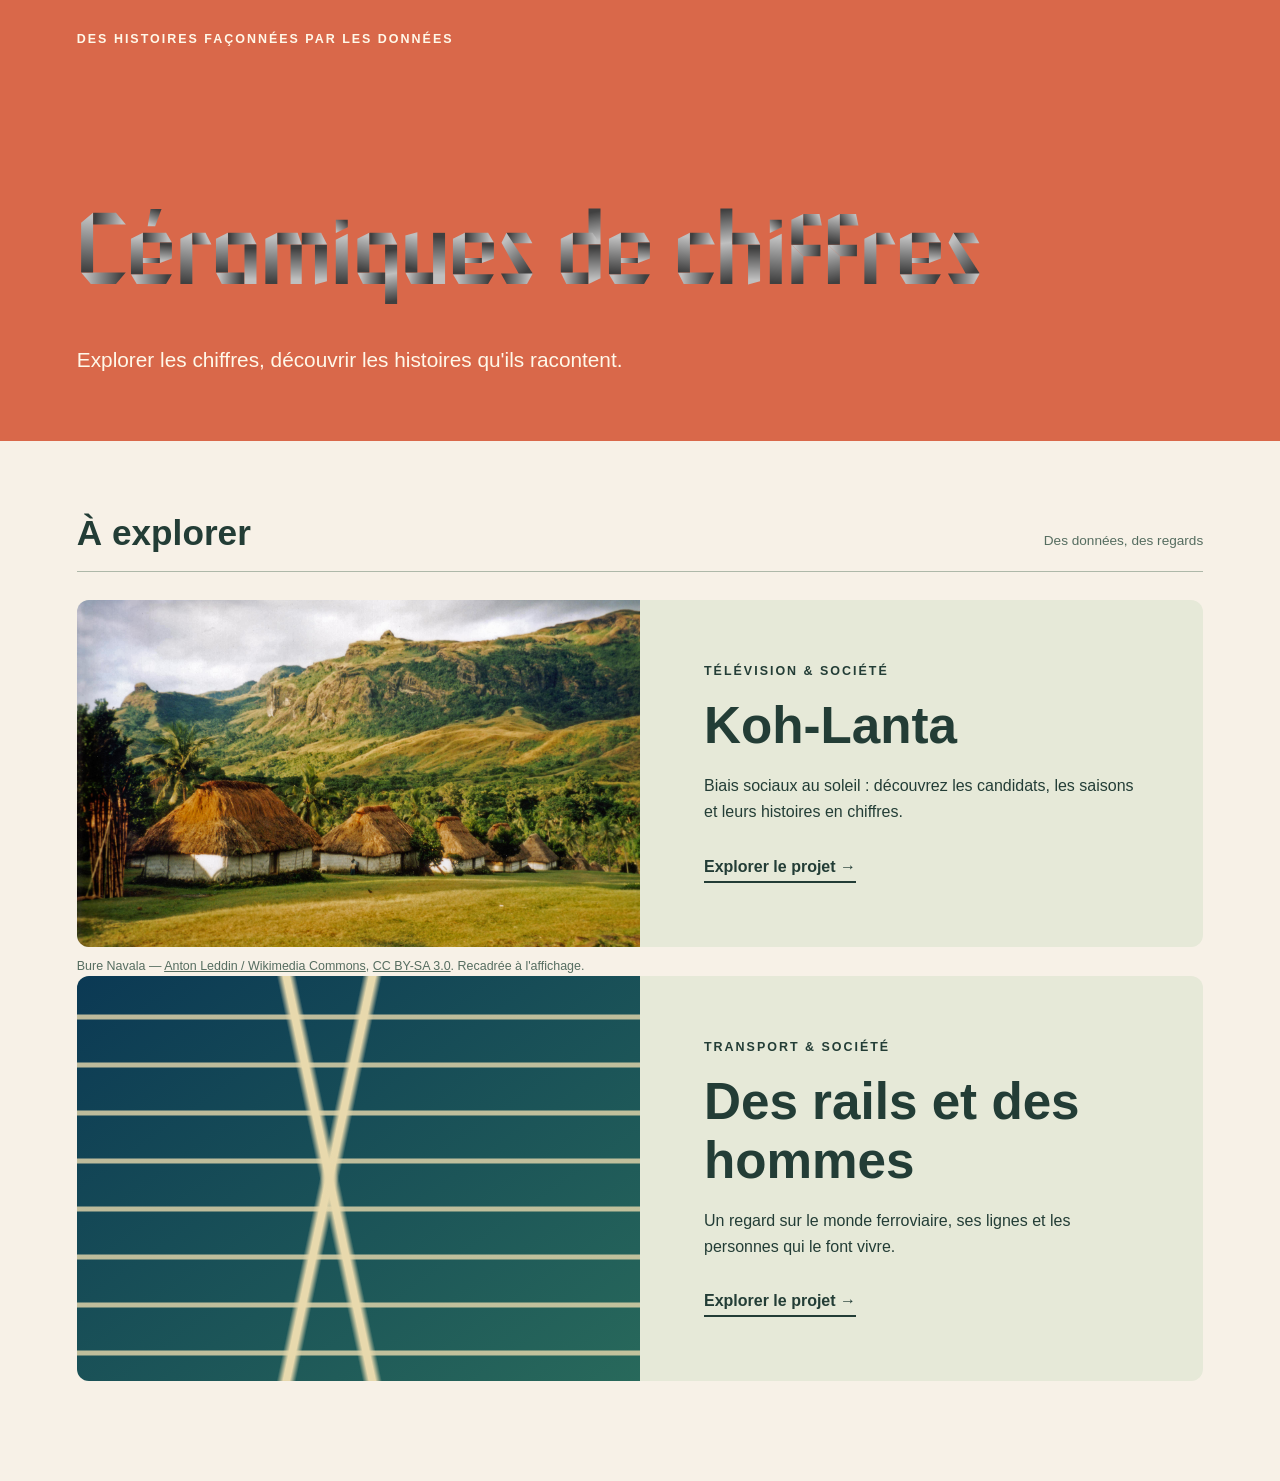
==== commit 10db34e3: "creation nvlle page" ====
--- a/index.html
+++ b/index.html
@@ -36,9 +36,11 @@
         h1 {
             max-width: 1100px;
             margin: 0;
-            font-family: 'Oi', Georgia, serif;
+            font-family: "Foldit", sans-serif;
+            font-optical-sizing: auto;
             font-size: clamp(2.4rem, 7.8vw, 7rem);
-            font-weight: 400;
+            font-weight: 500;
+            font-style: normal;
             line-height: 1.17;
             overflow-wrap: anywhere;
         }
@@ -77,6 +79,13 @@
         .project-image {
             min-height: 300px;
             background: #0b3954 url('pictures/BureNavala2.jpg') center / cover;
+        }
+        .project-image--rails {
+            background:
+                linear-gradient(78deg, transparent 44%, #e8d9ad 45% 46%, transparent 47%),
+                linear-gradient(102deg, transparent 44%, #e8d9ad 45% 46%, transparent 47%),
+                repeating-linear-gradient(0deg, transparent 0 25px, rgba(232, 217, 173, 0.8) 26px 30px, transparent 31px 48px),
+                linear-gradient(145deg, #0b3954, #28695b);
         }
         .project-content {
             display: flex;
@@ -126,6 +135,15 @@
             </div>
         </a>
         <p class="image-credit">Bure Navala — <a href="https://commons.wikimedia.org/w/index.php?curid=1943651">Anton Leddin / Wikimedia Commons</a>, <a href="https://creativecommons.org/licenses/by-sa/3.0/">CC BY-SA 3.0</a>. Recadrée à l'affichage.</p>
+        <a class="project" href="des-rails-et-des-hommes.html">
+            <div class="project-image project-image--rails" aria-hidden="true"></div>
+            <div class="project-content">
+                <p class="eyebrow">Transport &amp; société</p>
+                <h3>Des rails et des hommes</h3>
+                <p>Un regard sur le monde ferroviaire, ses lignes et les personnes qui le font vivre.</p>
+                <span class="project-action">Explorer le projet →</span>
+            </div>
+        </a>
     </main>
 </body>
 </html>
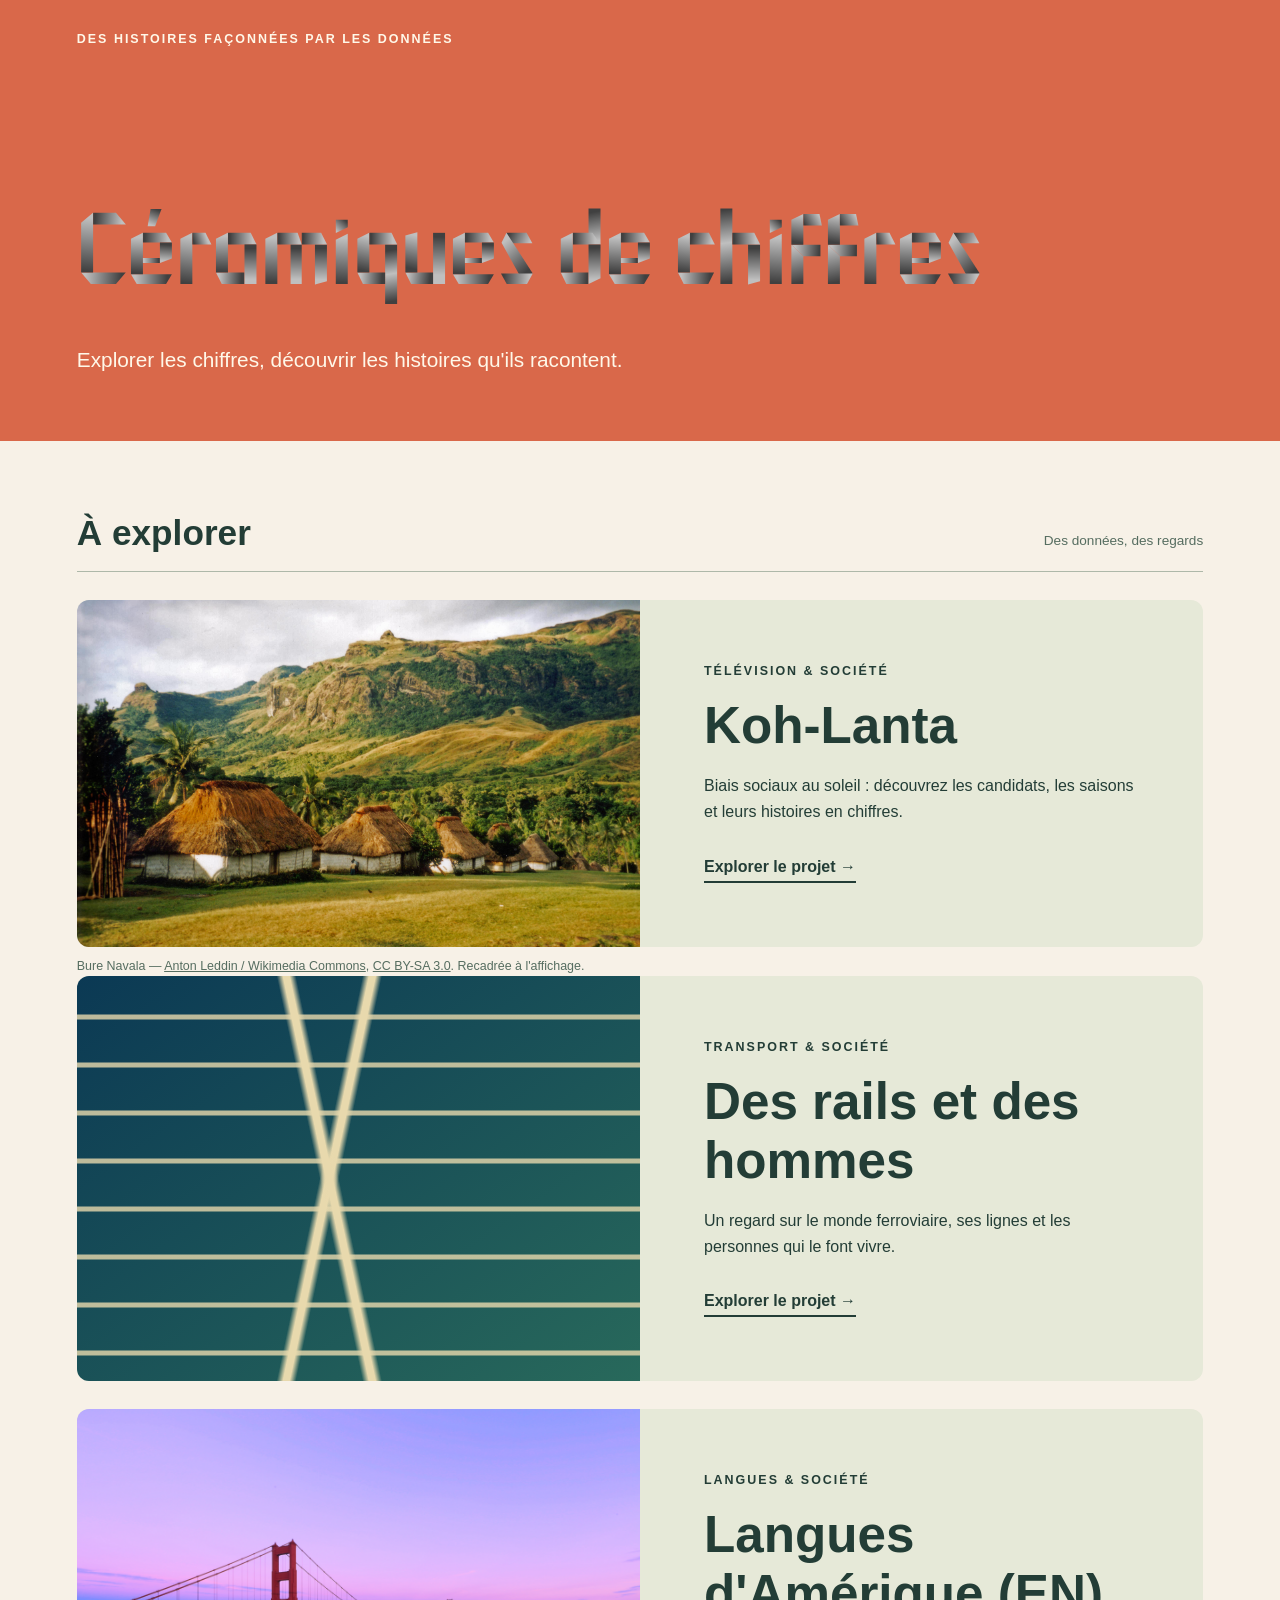
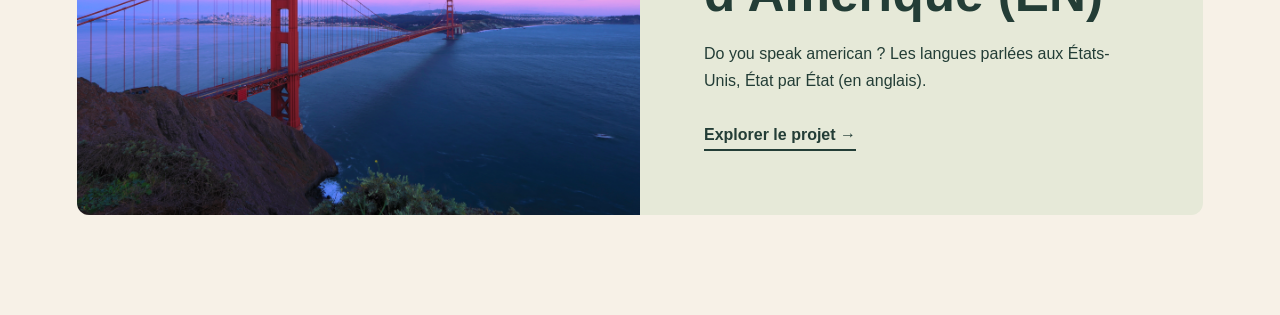
==== commit def87f0b: "ajout du projet langues en amérique" ====
--- a/index.html
+++ b/index.html
@@ -75,6 +75,7 @@
             color: inherit;
             text-decoration: none;
         }
+        .project + .project { margin-top: 28px; }
         .project:focus-visible { outline: 4px solid #233d36; outline-offset: 5px; }
         .project-image {
             min-height: 300px;
@@ -86,6 +87,9 @@
                 linear-gradient(102deg, transparent 44%, #e8d9ad 45% 46%, transparent 47%),
                 repeating-linear-gradient(0deg, transparent 0 25px, rgba(232, 217, 173, 0.8) 26px 30px, transparent 31px 48px),
                 linear-gradient(145deg, #0b3954, #28695b);
+        }
+        .project-image--langues {
+            background: #0b3954 url('pictures/golden_gate.jpg') center / cover;
         }
         .project-content {
             display: flex;
@@ -144,6 +148,15 @@
                 <span class="project-action">Explorer le projet →</span>
             </div>
         </a>
+        <a class="project" href="languages-of-america/index.html">
+            <div class="project-image project-image--langues" aria-hidden="true"></div>
+            <div class="project-content">
+                <p class="eyebrow">Langues &amp; société</p>
+                <h3>Langues d'Amérique (EN)</h3>
+                <p>Do you speak american ? Les langues parlées aux États-Unis, État par État (en anglais).</p>
+                <span class="project-action">Explorer le projet →</span>
+            </div>
+        </a>
     </main>
 </body>
 </html>
